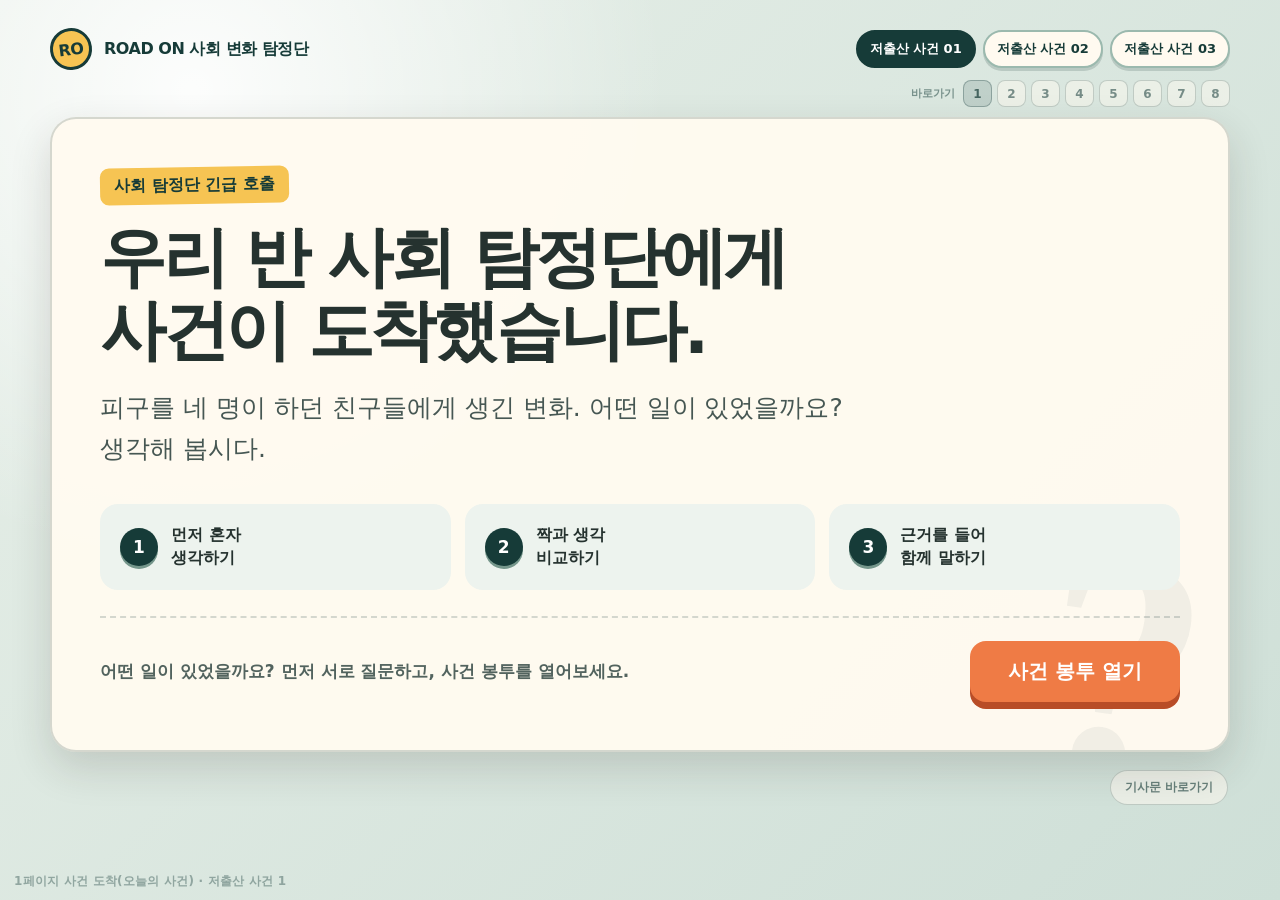
==== index.html @ 650583ce "하단 기사문 바로가기 추가" ====
<!doctype html>
<html lang="ko">
<head>
  <meta charset="utf-8">
  <meta name="viewport" content="width=device-width, initial-scale=1">
  <meta name="theme-color" content="#113d3a">
  <title>ROAD ON 사회 변화 탐정단</title>
  <link rel="manifest" href="./manifest.webmanifest">
  <style>
    :root{--ink:#163b38;--paper:#fffaf0;--cream:#f5ecd8;--orange:#ef7b45;--yellow:#f6c453;--mint:#7db9a7;--blue:#4d7ea8;--red:#c94c4c;--line:#d4c6a8;--shadow:0 16px 40px rgba(44,39,28,.16)}
    *{box-sizing:border-box}
    [hidden]{display:none!important}
    body{margin:0;font-family:"Pretendard","Noto Sans KR",system-ui,sans-serif;color:#25322f;background:#dce8e1;min-height:100vh;word-break:keep-all;overflow-wrap:normal}
    button,input,textarea{font:inherit;word-break:keep-all;overflow-wrap:normal}
    button{cursor:pointer}
    button:focus-visible,input:focus-visible,textarea:focus-visible,a:focus-visible{outline:4px solid #ffd166;outline-offset:3px}
    .app{min-height:100vh;background:radial-gradient(circle at 15% 10%,rgba(255,255,255,.9),transparent 35%),linear-gradient(135deg,#e7efe8,#cedfd7)}
    .screen{display:none;min-height:100vh;padding:28px 24px 72px}
    .screen.active{display:block}
    .shell{max-width:1180px;margin:auto}
    .topbar{display:flex;justify-content:space-between;align-items:center;gap:18px;margin-bottom:20px}
    .brand{display:flex;align-items:center;gap:12px;color:var(--ink);font-weight:900;letter-spacing:-.03em}
    .brand-mark{width:42px;height:42px;border:3px solid var(--ink);border-radius:50%;display:grid;place-items:center;background:var(--yellow);transform:rotate(-7deg)}
    .case-chip{background:var(--ink);color:white;border-radius:999px;padding:9px 14px;font-weight:800;font-size:14px}
    .card{background:rgba(255,250,240,.97);border:2px solid rgba(22,59,56,.18);border-radius:26px;box-shadow:var(--shadow);padding:clamp(22px,4vw,48px)}
    h1,h2,h3,p{margin-top:0}
    h1{font-size:clamp(40px,5.8vw,66px);line-height:1.1;letter-spacing:-.05em;margin-bottom:20px}
    h2{font-size:clamp(29px,4vw,46px);letter-spacing:-.045em;margin-bottom:12px;color:var(--ink)}
    h3{font-size:23px;color:var(--ink)}
    .lead{font-size:clamp(18px,2.4vw,25px);line-height:1.65;color:#465753}
    .primary,.secondary,.ghost{border:0;border-radius:16px;padding:15px 22px;font-weight:900;transition:.18s transform,.18s box-shadow,.18s opacity}
    .primary{background:var(--orange);color:white;box-shadow:0 7px 0 #b84d27}
    .secondary{background:var(--ink);color:white;box-shadow:0 7px 0 #092724}
    .ghost{background:#e7eee9;color:var(--ink);border:2px solid #aac1b8}
    .primary:hover,.secondary:hover{transform:translateY(-2px)}
    .primary:active,.secondary:active{transform:translateY(5px);box-shadow:0 2px 0 rgba(0,0,0,.35)}
    button:disabled{cursor:not-allowed;opacity:.42;transform:none!important;box-shadow:none!important}
    .actions{display:flex;flex-wrap:wrap;gap:14px;margin-top:24px}
    .page-label{position:fixed;left:14px;bottom:10px;font-size:12px;font-weight:800;letter-spacing:.02em;color:rgba(22,59,56,.38);pointer-events:none;z-index:30}
    .progress{height:9px;background:rgba(22,59,56,.12);border-radius:999px;overflow:hidden;margin-bottom:22px}
    .progress span{display:block;height:100%;background:linear-gradient(90deg,var(--orange),var(--yellow));width:12.5%;transition:width .35s}
    .intro-card{position:relative;overflow:hidden;min-height:570px;display:grid;align-items:center}
    .intro-card:after{content:"?";position:absolute;right:24px;bottom:-82px;font:900 330px/1 Georgia;color:rgba(22,59,56,.055);transform:rotate(8deg)}
    .kicker{display:inline-block;background:var(--yellow);color:var(--ink);font-weight:950;padding:8px 14px;border-radius:9px;transform:rotate(-1deg);margin-bottom:18px}
    .mission{width:100%;position:relative;z-index:1}
    .intro-copy{max-width:850px}
    .intro-copy .lead{max-width:790px;margin-bottom:0}
    .rule-strip{display:grid;grid-template-columns:repeat(3,1fr);gap:14px;margin-top:34px}
    .rule{background:#edf3ee;border:2px solid transparent;border-radius:18px;padding:17px 18px;display:flex;align-items:center;gap:13px;font-weight:900;line-height:1.42;min-height:86px}
    .rule-number{width:38px;height:38px;border-radius:50%;display:grid;place-items:center;flex:0 0 auto;background:var(--ink);color:white;font-size:17px;box-shadow:0 3px 0 #75968b}
    .intro-actions{margin-top:26px;padding-top:23px;border-top:2px dashed rgba(22,59,56,.18);display:flex;align-items:center;justify-content:space-between;gap:24px}
    .intro-cue{margin:0;color:#52635e;font-size:17px;font-weight:750}
    .intro-start{font-size:20px;padding:17px 30px;min-width:210px}
    .screen[data-page="2"]{padding:14px 18px 38px}
    .screen[data-page="2"] .topbar{margin-bottom:8px}
    .screen[data-page="2"] .progress{margin-bottom:10px}
    .screen[data-page="2"] .card{padding:16px}
    .clue-index{display:flex;align-items:flex-end;gap:5px;margin:0 0 -1px 12px;min-height:39px;position:relative;z-index:3}
    .clue-index-tab{min-width:128px;max-width:225px;height:39px;border:1px solid #9fb8af;border-bottom:0;border-radius:12px 12px 0 0;padding:7px 13px;background:#dce9e3;color:#49615a;font-size:13px;font-weight:900;white-space:nowrap;overflow:hidden;text-overflow:ellipsis;box-shadow:inset 0 -3px rgba(22,59,56,.06);transition:.18s}
    .clue-index-tab:nth-child(2){background:#f0e4b8}.clue-index-tab:nth-child(3){background:#e7d5dc}.clue-index-tab:nth-child(4){background:#cfe1ed}
    .clue-index-tab.completed{color:var(--ink);cursor:pointer}
    .clue-index-tab.current{height:44px;background:var(--paper);color:var(--ink);border:2px solid var(--yellow);border-bottom:0;box-shadow:none}
    .clue-index-tab:disabled{opacity:.55;cursor:not-allowed}
    .clue-index-tab.completed:hover,.clue-index-tab.completed:focus-visible{transform:translateY(-3px);filter:saturate(1.15)}
    .clue-layout{display:grid;grid-template-columns:minmax(520px,1.35fr) minmax(350px,.65fr);gap:14px;height:clamp(485px,calc(100dvh - 220px),645px);min-height:0}
    .clue-side{display:grid;grid-template-rows:auto 1fr;gap:12px;min-height:0}
    .clue-stage{height:100%;min-height:0;display:flex;flex-direction:column;justify-content:center;align-items:center;text-align:center;background:linear-gradient(145deg,#113d3a,#235e58);color:white;border-radius:20px;padding:22px;position:relative;overflow:hidden}
    .clue-stage:before{content:"";position:absolute;inset:20px;border:2px dashed rgba(255,255,255,.24);border-radius:18px}
    .clue-no{position:relative;font-size:clamp(28px,3.2vw,38px);font-weight:950;color:var(--ink);margin-bottom:10px}
    .clue-value{position:relative;font-size:clamp(90px,12vw,150px);line-height:1;font-weight:950;letter-spacing:-.065em;color:var(--ink)}
    .clue-hint{position:relative;font-size:clamp(18px,2vw,22px);line-height:1.45;color:#52635e;margin-top:14px}
    .observe-timer{position:relative;margin-top:24px;background:rgba(255,255,255,.14);border:2px solid rgba(255,255,255,.28);border-radius:999px;padding:10px 18px;font-weight:850;color:#fff}
    .observe-timer strong{display:inline-block;min-width:30px;color:var(--yellow);font-size:24px}
    .envelope{width:min(360px,78vw);aspect-ratio:1.55;border:0;background:#eacb8d;border-radius:10px;position:relative;filter:drop-shadow(0 18px 20px rgba(0,0,0,.25));transition:transform .7s;z-index:2;overflow:visible}
    .envelope:before{content:"";position:absolute;inset:0;background:linear-gradient(145deg,transparent 49.5%,#dcb976 50%) left/50% 100% no-repeat,linear-gradient(215deg,transparent 49.5%,#dcb976 50%) right/50% 100% no-repeat;border-radius:10px}
    .envelope-flap{position:absolute;left:0;right:0;top:0;height:58%;background:#f0d59e;clip-path:polygon(0 0,100% 0,50% 100%);transform-origin:top;transition:transform .75s;z-index:3}
    .envelope-seal{position:absolute;left:50%;top:48%;transform:translate(-50%,-50%);width:68px;height:68px;border-radius:50%;display:grid;place-items:center;background:#b94b3e;color:#fff4d7;border:4px double #efb06f;font:900 35px Georgia;z-index:4;transition:.4s}
    .envelope-caption{position:absolute;left:50%;bottom:-48px;transform:translateX(-50%);white-space:nowrap;color:#fff;font-weight:900;font-size:17px}
    .envelope.opened{transform:translateY(35px) scale(.88);pointer-events:none}
    .envelope.opened .envelope-flap{transform:rotateX(180deg);z-index:0}
    .envelope.opened .envelope-seal{opacity:0;transform:translate(-50%,-90%) scale(.45)}
    .clue-reveal{position:relative;z-index:5;animation:clueRise .65s both;width:min(680px,100%)}
    @keyframes clueRise{from{opacity:0;transform:translateY(35px) scale(.92)}to{opacity:1;transform:none}}
    .clue-paper-scene{position:relative;height:390px;width:100%;display:flex;justify-content:center;align-items:flex-start}
    .clue-paper{position:relative;width:min(560px,90%);min-height:275px;background:linear-gradient(135deg,#fffdf6,#f3e9ce);border:2px solid #c9ad75;border-radius:9px;padding:30px 34px 55px;box-shadow:0 12px 25px rgba(0,0,0,.24);z-index:2;animation:paperOut .8s both}
    .clue-value[data-length="long"]{font-size:clamp(52px,6.4vw,88px);line-height:1.12;letter-spacing:-.045em;word-break:keep-all;overflow-wrap:normal}
    .clue-value[data-length="medium"]{font-size:clamp(66px,8.5vw,112px);line-height:1.08;word-break:keep-all}
    .clue-paper:before{content:"";position:absolute;inset:10px;border:2px dashed rgba(84,67,37,.18);border-radius:4px;pointer-events:none}
    @keyframes paperOut{from{transform:translateY(95px);opacity:.25}to{transform:translateY(0);opacity:1}}
    .magnifier-mark{position:absolute;right:18px;top:16px;width:52px;height:52px;border:7px solid rgba(22,59,56,.18);border-radius:50%;z-index:3}
    .magnifier-mark:after{content:"";position:absolute;width:30px;height:7px;background:rgba(22,59,56,.18);right:-23px;bottom:-10px;transform:rotate(45deg);border-radius:8px}
    .open-envelope{position:absolute;left:50%;bottom:0;transform:translateX(-50%);width:min(440px,94%);height:170px;background:#d7af65;border-radius:10px;filter:drop-shadow(0 14px 14px rgba(0,0,0,.24));z-index:1}
    .open-envelope:before{content:"";position:absolute;left:0;right:0;top:-105px;height:125px;background:#efd398;clip-path:polygon(0 100%,50% 0,100% 100%);z-index:0}
    .open-envelope:after{content:"";position:absolute;inset:0;background:linear-gradient(150deg,transparent 49.5%,#e8c47f 50%) left/50% 100% no-repeat,linear-gradient(210deg,transparent 49.5%,#e8c47f 50%) right/50% 100% no-repeat;border-radius:10px;z-index:4}
    .open-envelope-label{position:absolute;left:50%;bottom:25px;transform:translateX(-50%);z-index:5;color:#70552d;font-weight:950;letter-spacing:.08em;white-space:nowrap}
    .clue-review{position:absolute;inset:22px;z-index:15;display:grid;place-items:center;background:rgba(8,39,36,.94);border:2px dashed rgba(255,255,255,.34);border-radius:18px;padding:22px}
    .clue-review-card{width:min(520px,92%);background:#fffdf6;color:var(--ink);border:3px solid var(--yellow);border-radius:18px;padding:28px;box-shadow:0 18px 45px rgba(0,0,0,.32)}
    .clue-review-card .review-order{font-size:21px;font-weight:900;color:#68766f}
    .clue-review-card .review-value{margin:8px 0;font-size:clamp(46px,7vw,82px);line-height:1.12;font-weight:950;letter-spacing:-.045em;word-break:keep-all}
    .clue-review-card .review-hint{margin:0 0 18px;font-size:17px;line-height:1.55;color:#52635e}
    .activity-panel{background:#edf4ef;border:3px solid #9bb9ae;border-radius:18px;padding:12px 16px;display:grid;grid-template-columns:auto 1fr auto;grid-template-areas:"icon title timer" "icon text timer";align-items:center;gap:3px 12px;text-align:left;min-height:112px}
    .activity-icon{grid-area:icon;font-size:38px;margin:0}
    .activity-panel h3{grid-area:title;margin:0;font-size:19px}
    .activity-panel p{grid-area:text;margin:0;font-size:14px;line-height:1.45}
    .activity-panel .countdown{grid-area:timer;margin:0}
    .activity-panel.discussion-active{border-color:var(--yellow);background:#fff8dc;animation:discussionPulse .75s ease-in-out 2}
    @keyframes discussionPulse{50%{transform:translateY(-2px);box-shadow:0 0 0 8px rgba(246,196,83,.22)}}
    .thinking-box{background:#f5ecd8;border-radius:18px;padding:14px 16px;min-width:0;min-height:0;overflow:auto}
    .prediction-head{display:grid;grid-template-columns:1fr auto;grid-template-areas:"title button" "text text";align-items:center;gap:5px 12px}
    .prediction-head h3{grid-area:title;margin:0}
    .prediction-head p{grid-area:text;margin:0}
    .prediction-head .help-button{grid-area:button;white-space:nowrap}
    .prediction-content.preview{opacity:.62;pointer-events:none}
    .first-prediction{margin:0 0 12px;padding:10px 12px;background:#fffdf7;border:2px solid #c9d8d1;border-radius:14px}
    .first-prediction label{display:block;font-size:14px;font-weight:950;color:var(--ink);margin-bottom:6px}
    .first-prediction input{width:100%;border:2px solid #9bb9ae;border-radius:10px;padding:10px 11px;background:white;font-size:15px}
    .help-button{border:2px solid #73998b;background:white;color:var(--ink);border-radius:999px;padding:11px 16px;font-weight:900}
    .word-choice-grid{display:flex;flex-wrap:wrap;gap:8px;margin:8px 0}
    .word-choice{border:2px solid #aac1b8;background:white;color:var(--ink);border-radius:999px;padding:9px 14px;font-size:16px;font-weight:950;box-shadow:0 3px 0 #c5d2cc}
    .word-choice.selected{background:var(--yellow);border-color:#b57a00;box-shadow:0 4px 0 #9f6d00}
    .hypothesis-board{margin-top:9px;background:#fffdf7;border:2px dashed #88a79b;border-radius:15px;padding:11px 12px}
    .hypothesis-board h3{font-size:18px;margin:0 0 8px}
    .combine-row{display:grid;grid-template-columns:minmax(0,1fr) 32px minmax(0,1fr);gap:8px;align-items:center;width:100%}
    .combine-card{min-width:0;max-width:100%;min-height:52px;border-radius:12px;display:grid;place-items:center;text-align:center;padding:8px 6px;font-size:clamp(16px,1.8vw,23px);line-height:1.2;font-weight:950;word-break:keep-all;overflow-wrap:normal}
    .combine-card.clue-token{background:var(--ink);color:white}
    .combine-card.drop-slot{background:#fff4c8;border:3px dashed #c7901d;color:#846b36;transition:.18s}
    .combine-card.drop-slot.filled{background:var(--yellow);border-style:solid;color:var(--ink)}
    .combine-card.drop-slot.dragover{transform:scale(1.03);background:#ffe9a0}
    .combine-plus{text-align:center;font-size:26px;font-weight:950;color:var(--orange)}
    .hypothesis-sentence{margin:9px 0 0;padding-top:8px;border-top:1px solid #d8caaa;font-size:15px;line-height:1.5;font-weight:800;color:var(--ink)}
    .clue-instruction{font-weight:900;color:var(--ink);background:#fff2bd;border-left:6px solid var(--yellow);padding:10px 15px;border-radius:10px;margin-bottom:10px;font-size:17px}
    .countdown{width:62px;height:62px;margin:0;border-radius:50%;display:grid;place-items:center;background:var(--ink);color:white;font-size:25px;font-weight:950;box-shadow:0 0 0 5px #dce9e3}
    .choice-grid{display:grid;gap:9px;margin:14px 0}
    .choice{border:2px solid #b9c9c2;background:white;color:var(--ink);border-radius:13px;padding:12px;text-align:left;font-weight:800}
    .choice.selected{background:#d8eee6;border-color:#267064}
    textarea{width:100%;min-height:96px;border:2px solid #b9c9c2;border-radius:14px;padding:13px;background:white;resize:vertical}
    .reason-line{margin-top:8px}
    .reason-actions{display:grid;grid-template-columns:minmax(0,1fr) minmax(0,1fr);gap:12px;align-items:center}
    .reason-actions button{width:100%;min-width:0;padding:10px 12px;border-radius:11px;line-height:1.3;word-break:keep-all}
    .discussion-action{background:var(--orange);box-shadow:0 5px 0 #a94320}
    .reason-line input{width:100%;border:2px solid #b9c9c2;border-radius:11px;padding:10px 11px;background:white;margin-top:8px}
    .reason-line .help-button{font-size:13px;white-space:nowrap}
    .micro{font-size:13px;color:#6c746f;line-height:1.5}
    .code-dialog-backdrop{position:fixed;inset:0;background:rgba(8,31,28,.7);display:grid;place-items:center;padding:20px;z-index:100}
    .code-dialog{width:min(470px,100%);background:var(--paper);border:5px solid var(--yellow);border-radius:25px;padding:28px;text-align:center;box-shadow:0 24px 70px rgba(0,0,0,.36)}
    .code-dialog h2{font-size:30px;margin-bottom:9px}
    .code-dialog input{width:100%;border:3px solid #9bb9ae;border-radius:14px;padding:14px;text-align:center;font-size:25px;font-weight:900;letter-spacing:.18em;margin:12px 0}
    .code-dialog-actions{display:flex;justify-content:center;gap:10px;margin-top:8px}
    .investigation-head{display:grid;grid-template-columns:auto 1fr;align-items:center;gap:24px;margin-bottom:16px;padding:4px 6px}
    .investigation-head h2,.investigation-head p{margin:0}
    .investigation-head .lead{font-size:clamp(16px,1.8vw,20px)}
    .article-layout{display:grid;grid-template-columns:minmax(0,1fr) minmax(230px,290px);gap:18px;align-items:start}
    .article{max-width:none;margin:0;background-color:#fffef9;background-image:radial-gradient(rgba(41,55,51,.055) .7px,transparent .7px);background-size:5px 5px;border:1px solid #c9c1b0;border-top:7px solid #172d29;padding:clamp(22px,3.2vw,42px);box-shadow:0 12px 30px rgba(50,40,25,.1);border-radius:2px}
    .newspaper-name{display:flex;justify-content:space-between;align-items:center;gap:16px;padding-bottom:8px;border-bottom:1px solid #273b37;color:#44524e;font-size:13px;font-weight:800;letter-spacing:.04em}
    .article h3{font-family:"Noto Serif KR","Malgun Gothic",Batang,serif;font-size:clamp(28px,3.4vw,42px);line-height:1.28;letter-spacing:-.045em;margin:20px 0 15px;color:#172d29;word-break:keep-all}
    .article-meta{border-top:3px double var(--ink);border-bottom:1px solid var(--line);padding:9px 0;margin-bottom:22px;font-size:14px;font-weight:800;color:#59635e}
    .article-body p{font-family:"Noto Serif KR",Batang,"Malgun Gothic",serif;font-size:18px;line-height:1.95;color:#202a27;margin:12px 0;word-break:keep-all;overflow-wrap:normal}
    .evidence-word{display:inline;border:0;border-bottom:1px dotted rgba(33,73,66,.48);background:transparent;color:inherit;border-radius:0;padding:0 2px;margin:0 1px;font:inherit;font-weight:inherit;white-space:nowrap;box-shadow:none;text-decoration:none;transition:background .16s,border-color .16s}
    .evidence-word:hover,.evidence-word:focus-visible{background:#fff2bd;border-bottom-color:#9b6b05;outline:2px solid rgba(246,196,83,.45);outline-offset:1px}
    .evidence-word.marked{background:linear-gradient(transparent 45%,rgba(246,196,83,.72) 45%);border-bottom-color:#9b6b05;font-weight:800;box-shadow:none}
    .evidence-word.marked:after{content:"✓";margin-left:4px;color:#8b341e;font-size:12px}
    .word-help{position:sticky;top:16px;background-color:#fff;background-image:radial-gradient(#d7d7d7 .7px,transparent .7px);background-size:5px 5px;border:0;border-top:5px solid #171717;border-radius:0;padding:10px 0 0;color:#202020}
    .word-help h3{margin:0;padding:0 10px 9px;border-bottom:2px solid #222;font-family:"Noto Serif KR",Batang,serif;font-size:22px}
    .word-help>p{margin:9px 10px 7px}
    .glossary-list{display:grid;gap:0}
    .glossary-button{width:100%;border:0;border-bottom:1px solid #c9c9c9;background:transparent;color:#202020;border-radius:0;padding:12px 10px;text-align:left;font-family:"Noto Serif KR",Batang,serif;font-size:16px;font-weight:800}
    .glossary-button:hover,.glossary-button[aria-expanded="true"]{background:rgba(246,196,83,.2)}
    .glossary-number{display:inline-block;min-width:24px;font-weight:950}
    .glossary-meaning{margin:0;padding:0 12px 12px 34px;border-bottom:1px solid #c9c9c9;background:rgba(255,255,255,.72);font-size:14px;line-height:1.6;color:#4b4b4b}
    .source-link{display:inline-block;color:#245f57;font-weight:850;text-underline-offset:3px}
    .evidence-tray{position:sticky;bottom:28px;max-width:none;margin:18px auto 0;background:var(--ink);color:white;border-radius:18px;padding:15px 18px;display:flex;align-items:center;justify-content:space-between;gap:14px;box-shadow:var(--shadow)}
    @media(min-width:781px){
      .clue-side:has(#predictionContent:not([hidden])){grid-template-rows:88px 1fr;gap:8px}
      .clue-side:has(#predictionContent:not([hidden])) .activity-panel{min-height:88px;padding:8px 12px;border-width:2px}
      .clue-side:has(#predictionContent:not([hidden])) .activity-icon{font-size:30px}
      .clue-side:has(#predictionContent:not([hidden])) .activity-panel h3{font-size:17px}
      .clue-side:has(#predictionContent:not([hidden])) .activity-panel p{font-size:12px}
      .clue-side:has(#predictionContent:not([hidden])) .thinking-box{padding:9px 12px;overflow:hidden}
      .clue-side:has(#predictionContent:not([hidden])) .first-prediction{margin-bottom:7px;padding:7px 9px}
      .clue-side:has(#predictionContent:not([hidden])) .first-prediction label{margin-bottom:3px;font-size:12px}
      .clue-side:has(#predictionContent:not([hidden])) .first-prediction input{padding:7px 9px;font-size:13px}
      .clue-side:has(#predictionContent:not([hidden])) .prediction-head{gap:8px}
      .clue-side:has(#predictionContent:not([hidden])) .prediction-head h3{font-size:19px}
      .clue-side:has(#predictionContent:not([hidden])) .prediction-head .micro{font-size:11px;line-height:1.3}
      .clue-side:has(#predictionContent:not([hidden])) .help-button{padding:7px 9px;font-size:12px}
      .clue-side:has(#predictionContent:not([hidden])) .prediction-content>p{margin:6px 0;font-size:13px}
      .clue-side:has(#predictionContent:not([hidden])) .word-choice-grid{gap:5px;margin:5px 0}
      .clue-side:has(#predictionContent:not([hidden])) .word-choice{padding:6px 10px;font-size:14px;box-shadow:0 2px 0 #c5d2cc}
      .clue-side:has(#predictionContent:not([hidden])) .hypothesis-board{margin-top:6px;padding:7px 9px}
      .clue-side:has(#predictionContent:not([hidden])) .hypothesis-board h3{font-size:15px;margin-bottom:5px}
      .clue-side:has(#predictionContent:not([hidden])) .combine-card{min-height:42px;font-size:17px}
      .clue-side:has(#predictionContent:not([hidden])) .hypothesis-sentence{margin-top:5px;padding-top:5px;font-size:12px;line-height:1.35}
      .clue-side:has(#predictionContent:not([hidden])) .reason-line{margin-top:5px}
      .clue-side:has(#predictionContent:not([hidden])) .reason-actions button{padding:7px 9px;font-size:12px}
      .clue-side:has(#predictionContent:not([hidden])) .prediction-content>.micro{margin:5px 0 0;font-size:11px;line-height:1.25}
    }
    .data-grid{display:grid;grid-template-columns:1fr 1fr;gap:22px}
    .data-card{background:#fff;border-radius:22px;padding:26px;border:2px solid #cad8d2}
    .big-stat{font-size:clamp(54px,8vw,92px);font-weight:950;color:var(--orange);letter-spacing:-.06em}
    .people{display:flex;flex-wrap:wrap;gap:8px;margin:22px 0}
    .person{width:42px;height:42px;border-radius:50% 50% 42% 42%;background:#d5ddd9;display:grid;place-items:center}
    .person.on{background:var(--mint)}
    .timebar{height:34px;background:#dce5e0;border-radius:999px;overflow:hidden;margin:28px 0 12px}
    .timebar span{display:block;width:60%;height:100%;background:repeating-linear-gradient(45deg,var(--orange),var(--orange) 12px,#f29a70 12px,#f29a70 24px)}
    .check-question{margin-top:22px;padding:20px;background:#f5ecd8;border-radius:18px}
    .video-layout{display:grid;grid-template-columns:minmax(0,1.4fr) minmax(280px,.6fr);gap:22px}
    .video-frame{aspect-ratio:16/9;background:#132522;border-radius:20px;display:grid;place-items:center;color:white;padding:25px;text-align:center;overflow:hidden}
    .video-frame iframe{width:100%;height:100%;border:0;background:white}
    .watch-list{background:#f5ecd8;border-radius:20px;padding:24px}
    .watch-item{display:flex;gap:10px;padding:13px 0;border-bottom:1px solid #d6c8a9;line-height:1.45}
    .watch-item input{width:22px;height:22px;flex:0 0 auto}
    .compare-grid{display:grid;grid-template-columns:1fr 1fr;gap:20px}
    .compare-column{border-radius:22px;padding:24px;min-height:360px}
    .compare-column.good{background:#dff0e8;border:3px solid #70a895}
    .compare-column.hard{background:#fff0e4;border:3px solid #e3966f}
    .compare-card{display:block;width:100%;border:2px solid transparent;border-radius:14px;background:white;padding:16px;margin:11px 0;text-align:left;font-weight:800;line-height:1.5}
    .compare-card.selected{border-color:var(--ink);box-shadow:0 0 0 3px rgba(22,59,56,.14)}
    .sentence{background:white;border:3px dashed #9bb4a9;border-radius:20px;padding:24px;font-size:clamp(20px,3vw,30px);line-height:1.9;font-weight:800}
    .word-options{display:flex;flex-wrap:wrap;gap:10px;margin:18px 0}
    .word-card{border:2px solid #a8beb4;background:#fff;border-radius:13px;padding:11px 14px;font-weight:800}
    .word-card.selected{background:var(--yellow);border-color:#b57a00}
    .report{max-width:820px;margin:auto;background:#fffaf0;border:12px solid var(--ink);outline:4px solid var(--yellow);padding:clamp(25px,5vw,52px);position:relative}
    .report:before{content:"사건 해결";position:absolute;right:24px;top:25px;border:4px double var(--red);color:var(--red);padding:8px;font-weight:950;transform:rotate(7deg)}
    .report-section{border-top:2px dashed #bfaf91;padding-top:18px;margin-top:20px}
    .report blockquote{margin:10px 0;background:#fff2b8;border-left:6px solid var(--yellow);padding:15px;line-height:1.6}
    .report input{width:100%;border:0;border-bottom:2px solid #768b82;background:transparent;padding:12px 4px;font-size:18px}
    .toast{position:fixed;left:50%;bottom:48px;transform:translate(-50%,20px);background:#152d29;color:white;padding:12px 18px;border-radius:999px;font-weight:800;opacity:0;pointer-events:none;transition:.2s;z-index:50}
    .toast.show{opacity:1;transform:translate(-50%,0)}
    .discussion-pop{position:fixed;inset:0;z-index:140;display:grid;place-items:center;padding:24px;background:rgba(10,37,34,.28);pointer-events:none;animation:popFade 2.2s both}
    .discussion-pop-card{width:min(520px,92vw);background:#fffdf4;border:6px solid var(--yellow);border-radius:26px;padding:30px;text-align:center;box-shadow:0 24px 70px rgba(0,0,0,.32)}
    .discussion-pop-icon{font-size:58px;line-height:1}
    .discussion-pop h2{margin:12px 0 8px;font-size:clamp(27px,4vw,38px);word-break:keep-all}
    .discussion-pop p{margin:0;font-size:18px;line-height:1.55;color:#42524d;word-break:keep-all}
    @keyframes popFade{0%{opacity:0}12%,78%{opacity:1}100%{opacity:0}}
    @media(prefers-reduced-motion:reduce){.activity-panel.discussion-active,.discussion-pop{animation:none}}
    @media(max-width:780px){.screen{padding:16px 12px 64px}.screen[data-page="2"]{padding:16px 12px 64px}.topbar{align-items:flex-start}.brand-text{font-size:14px}.card{border-radius:20px}.clue-index{overflow-x:auto;align-items:flex-end;margin-left:4px;padding-top:4px}.clue-index-tab{min-width:104px;padding-inline:9px}.rule-strip,.data-grid,.video-layout,.compare-grid,.clue-layout,.article-layout{grid-template-columns:1fr}.clue-layout{height:auto;max-height:none}.rule-strip{gap:10px;margin-top:24px}.rule{min-height:68px;padding:12px 14px}.intro-actions{align-items:stretch;flex-direction:column}.intro-start{width:100%}.clue-stage{height:auto;min-height:430px;padding-inline:16px}.clue-paper-scene{height:345px}.clue-paper{min-height:250px;padding-inline:18px}.clue-side{display:grid}.activity-panel{min-height:160px}.prediction-head{grid-template-columns:1fr auto}.prediction-head .micro{grid-column:1/-1;grid-row:2}.word-choice{font-size:17px;padding:12px 17px}.combine-row{grid-template-columns:minmax(0,1fr) 24px minmax(0,1fr);gap:5px}.combine-plus{font-size:22px}.investigation-head{grid-template-columns:1fr;gap:6px}.word-help{position:static}.evidence-tray{bottom:34px;align-items:flex-start;flex-direction:column}.compare-column{min-height:auto}.intro-card{min-height:calc(100vh - 110px)}}
    @media print{.topbar,.actions,.page-label,.progress,.toast{display:none!important}.screen{display:none!important}.screen[data-page="8"]{display:block!important;padding:0}.report{box-shadow:none;margin:0}}
  </style>
<link rel="stylesheet" href="./case-content.css?v=20260917-3">
</head>
<body>
<div class="app" id="app">
  <section class="screen active" data-page="1">
    <div class="shell">
      <div class="topbar"><div class="brand"><span class="brand-mark">RO</span><span class="brand-text">ROAD ON 사회 변화 탐정단</span></div><span class="case-chip">저출산 사건 01</span></div>
      <div class="card intro-card"><div class="mission"><div class="intro-copy"><span class="kicker">사회 탐정단 긴급 호출</span><h1>우리 반 사회 탐정단에게<br>사건이 도착했습니다.</h1><p class="lead">어떤 지역의 학교에서 학생들의 생활이 크게 달라졌습니다. 단서를 하나씩 살펴보고 변화의 원인과 결과를 찾아보세요.</p></div><div class="rule-strip"><div class="rule"><span class="rule-number">1</span><span>먼저 혼자<br>생각하기</span></div><div class="rule"><span class="rule-number">2</span><span>짝과 생각<br>비교하기</span></div><div class="rule"><span class="rule-number">3</span><span>근거를 들어<br>함께 말하기</span></div></div><div class="intro-actions"><p class="intro-cue">준비가 되면 오늘의 사건 봉투를 열어보세요.</p><button class="primary intro-start" data-next>사건 봉투 열기</button></div></div></div>
    </div>
  </section>

  <section class="screen" data-page="2">
    <div class="shell"><div class="topbar"><div class="brand"><span class="brand-mark">RO</span><span>ROAD ON 사회 변화 탐정단</span></div><span class="case-chip">저출산 사건 01</span></div><div class="progress"><span></span></div>
      <div class="card"><nav class="clue-index" id="clueIndex" aria-label="단서 인덱스"></nav><div class="clue-instruction" id="clueInstruction">첫 번째 단서 - 단서를 보고 어떤 내용의 기사일지 예상해보세요.</div>
        <div class="clue-layout"><div class="clue-stage"><button class="envelope" id="clueEnvelope" aria-label="첫 번째 단서 봉투 열기"><span class="envelope-flap"></span><span class="envelope-seal">?</span><span class="envelope-caption">봉투를 눌러 단서 열기</span></button><div class="clue-reveal" id="clueReveal" hidden><div class="clue-paper-scene"><div class="clue-paper"><span class="magnifier-mark" aria-hidden="true"></span><div class="clue-no" id="clueNo">첫 번째 단서</div><div class="clue-value" id="clueValue">3</div><div class="clue-hint" id="clueHint">이 숫자는 학교와 관계가 있습니다.</div></div><div class="open-envelope"><span class="open-envelope-label">ROAD ON · CLUE</span></div></div></div><div class="clue-review" id="clueReview" hidden><div class="clue-review-card"><div class="review-order" id="reviewOrder"></div><div class="review-value" id="reviewValue"></div><p class="review-hint" id="reviewHint"></p><button class="primary" id="closeClueReview">현재 단서로 돌아가기</button></div></div></div>
          <div class="clue-side"><aside class="activity-panel" id="activityPanel"><div class="activity-icon" id="activityIcon">✉️</div><h3 id="activityTitle">단서 봉투를 열어보세요</h3><p id="activityText">봉투를 누르면 첫 번째 단서가 나타납니다.</p><div class="countdown" id="activityCountdown" hidden><span id="activityCount">8</span></div></aside>
            <aside class="thinking-box" id="predictionArea"><div class="first-prediction" id="firstPredictionWrap" hidden><label for="predictionNote">나의 첫 예상</label><input id="predictionNote" type="text" placeholder="예: 학교의 반이 3반까지 있을 것 같습니다."></div><div class="prediction-head"><h3>예상카드</h3><p class="micro">혼자 먼저 생각하고, 어려우면 도움카드를 열어보세요.</p><button class="help-button" id="showPredictionHelp" disabled>예상카드 도움받기</button></div><div class="prediction-content preview" id="predictionContent" hidden><p><strong>이 기사는 무엇과 관계있을까요?</strong></p><div class="word-choice-grid" id="predictionChoices"></div><div class="hypothesis-board"><h3>추리 조합</h3><div class="combine-row"><div class="combine-card clue-token" id="clueToken">3</div><div class="combine-plus">＋</div><div class="combine-card drop-slot" id="predictionSlot">예상카드를 놓아보세요</div></div><p class="hypothesis-sentence" id="hypothesisSentence">단서와 예상카드를 연결하면 추리 문장이 완성됩니다.</p></div><div class="reason-line"><div class="reason-actions"><button class="primary discussion-action" id="pairDone" hidden disabled>친구와 이야기하기</button><button class="secondary" id="openNextClue" disabled>다음 단서 카드 열기</button><button class="primary" id="finishClues" hidden disabled>기사문 수사 시작</button></div></div><p class="micro">※ 카드를 누르거나 조합판으로 끌어놓을 수 있습니다.</p></div></aside></div>
        </div>
      </div>
    </div>
  </section>

  <section class="screen" data-page="3">
    <div class="shell"><div class="topbar"><div class="brand"><span class="brand-mark">RO</span><span>ROAD ON 사회 변화 탐정단</span></div><span class="case-chip">저출산 사건 01</span></div><div class="progress"><span></span></div>
      <div class="card"><div class="investigation-head"><h2>기사문 수사</h2><p class="lead">중요한 낱말을 눌러 증거로 수집하세요. 증거를 한 가지 이상 찾아야 다음 수사로 갈 수 있습니다.</p></div>
        <div class="article-layout"><article class="article"><div class="newspaper-name"><span>ROAD ON 어린이 사회 신문</span><span>사회 변화 · 학교</span></div><h3>세 학교 친구들이<br>한 학교에 모였어요</h3><div class="article-meta">EBS 뉴스12 │ 2025년 12월 26일 │ 진태희 기자</div><div class="article-body">
          <p>전북 부안군의 <button class="evidence-word" data-evidence="세 초등학교">세 초등학교</button>는 <button class="evidence-word" data-evidence="학생 수">학생 수</button>가 줄어들자 <button class="evidence-word" data-evidence="하나의 학교">하나의 학교</button>로 합쳐졌습니다. 새 학교에는 여러 학교에 흩어져 있던 학생들이 함께 다니게 되었습니다.</p>
          <p>학생 수가 늘어나면서 전에는 하기 어려웠던 <button class="evidence-word" data-evidence="단체 활동">단체 활동</button>도 가능해졌습니다. 친구들과 <button class="evidence-word" data-evidence="피구">피구</button>를 하고, 여러 의견을 나누며 <button class="evidence-word" data-evidence="토론">토론</button>할 수 있게 된 것입니다. 조사에 참여한 <button class="evidence-word" data-evidence="11명 중 10명">11명 중 10명</button>은 <button class="evidence-word" data-evidence="수업 활동">수업 활동</button>이 전보다 다양해졌다고 답했습니다.</p>
          <p>그러나 <button class="evidence-word" data-evidence="등굣길">등굣길</button>이 길어진 학생도 생겼습니다. <button class="evidence-word" data-evidence="통학버스">통학버스</button>가 운행되고 있지만, 통학 시간이 <button class="evidence-word" data-evidence="30분 이상">30분 이상</button> 늘어난 학생도 있었습니다. 학생 수의 변화는 학교의 수뿐만 아니라 수업 활동과 등굣길에도 영향을 줍니다.</p></div>
          <p class="micro">출처: <a class="source-link" href="https://primary.ebs.co.kr/book/edu/ebsnews/view?encodingSeq=60677389" target="_blank" rel="noopener">EBS 뉴스12, 「학교 합쳤더니 교실에 활력…체계적 지원은 과제」 원문 보기</a>를 어린이용으로 재구성함.</p>
        </article><aside class="word-help"><h3>기사 속 어려운 낱말</h3><p class="micro">낱말을 누르면 뜻을 확인할 수 있어요.</p><div class="glossary-list">
          <button class="glossary-button" aria-expanded="false" data-meaning="여러 학교를 하나의 학교로 합치는 것을 말해요."><span class="glossary-number">1</span>학교 통합</button>
          <button class="glossary-button" aria-expanded="false" data-meaning="여러 사람이 함께하는 활동이에요."><span class="glossary-number">2</span>단체 활동</button>
          <button class="glossary-button" aria-expanded="false" data-meaning="서로의 생각과 까닭을 주고받으며 이야기하는 활동이에요."><span class="glossary-number">3</span>토론</button>
          <button class="glossary-button" aria-expanded="false" data-meaning="집과 학교 사이를 오가는 길이에요."><span class="glossary-number">4</span>등굣길</button>
          <button class="glossary-button" aria-expanded="false" data-meaning="학생들이 학교에 오가도록 운행하는 버스예요."><span class="glossary-number">5</span>통학버스</button>
        </div></aside></div>
        <div class="evidence-tray"><span id="evidenceCount">수집한 증거 0개</span><button class="primary" id="toData" disabled>통계 자료 확인</button></div>
      </div>
    </div>
  </section>

  <section class="screen" data-page="4">
    <div class="shell"><div class="topbar"><div class="brand"><span class="brand-mark">RO</span><span>ROAD ON 사회 변화 탐정단</span></div><span class="case-chip">저출산 사건 01</span></div><div class="progress"><span></span></div>
      <div class="card"><h2>자료 수사: 숫자가 말하는 것</h2><p class="lead">같은 사건을 숫자로 살펴보면 어떤 사실을 더 정확하게 알 수 있을까요?</p>
        <div class="data-grid"><div class="data-card"><div class="big-stat">10 / 11</div><h3>학생 11명 중 10명</h3><p>학교가 합쳐진 뒤 수업 활동이 전보다 다양해졌다고 답했습니다.</p><div class="people"><span class="person on">●</span><span class="person on">●</span><span class="person on">●</span><span class="person on">●</span><span class="person on">●</span><span class="person on">●</span><span class="person on">●</span><span class="person on">●</span><span class="person on">●</span><span class="person on">●</span><span class="person">●</span></div></div>
          <div class="data-card"><div class="big-stat">+30분</div><h3>길어진 통학 시간</h3><p>통학버스가 있어도 등굣길이 30분 이상 길어진 학생이 있었습니다.</p><div class="timebar"><span></span></div><p class="micro">한 칸을 10분이라고 생각하면 약 세 칸만큼 더 길어진 셈입니다.</p></div></div>
        <div class="check-question"><h3>두 숫자를 함께 보면 알 수 있는 사실은?</h3><div class="choice-grid"><button class="choice data-answer">학교 통합에는 좋아진 점과 불편해진 점이 함께 있다.</button><button class="choice data-answer">모든 학생의 등굣길이 짧아졌다.</button><button class="choice data-answer">학교가 합쳐져도 수업 활동은 달라지지 않는다.</button></div></div>
        <div class="actions"><button class="primary" id="toVideo" disabled>현장 영상 확인</button></div>
      </div>
    </div>
  </section>

  <section class="screen" data-page="5">
    <div class="shell"><div class="topbar"><div class="brand"><span class="brand-mark">RO</span><span>ROAD ON 사회 변화 탐정단</span></div><span class="case-chip">저출산 사건 01</span></div><div class="progress"><span></span></div>
      <div class="card"><h2>현장 확인</h2><p class="lead">기사에서 읽은 모습을 실제 뉴스 영상에서 찾아보세요.</p>
        <div class="video-layout"><div class="video-frame"><div><div style="font-size:68px">▶</div><h3 style="color:white">EBS 뉴스 기사·영상</h3><p>공식 페이지에서 원본 영상을 확인합니다.</p><a class="primary" style="display:inline-block;text-decoration:none" href="https://primary.ebs.co.kr/book/edu/ebsnews/view?encodingSeq=60677389" target="_blank" rel="noopener">공식 영상 열기</a></div></div>
          <aside class="watch-list"><h3>영상에서 찾기</h3><label class="watch-item"><input type="checkbox" class="watch-check"> 여러 친구가 함께 활동하는 모습</label><label class="watch-item"><input type="checkbox" class="watch-check"> 피구나 토론처럼 다양해진 수업</label><label class="watch-item"><input type="checkbox" class="watch-check"> 통학버스 또는 길어진 등굣길</label><p class="micro">한 가지 이상 찾았다면 표시하세요.</p></aside></div>
        <div class="actions"><button class="primary" id="toCompare" disabled>비교 수사 시작</button></div>
      </div>
    </div>
  </section>

  <section class="screen" data-page="6">
    <div class="shell"><div class="topbar"><div class="brand"><span class="brand-mark">RO</span><span>ROAD ON 사회 변화 탐정단</span></div><span class="case-chip">저출산 사건 01</span></div><div class="progress"><span></span></div>
      <div class="card"><h2>비교 탐구</h2><p class="lead">학교가 합쳐진 뒤 좋아진 점과 불편해진 점을 각각 하나 이상 고르세요.</p>
        <div class="compare-grid"><section class="compare-column good"><h3>좋아진 점</h3><button class="compare-card" data-side="good">함께 활동할 친구가 많아졌습니다.</button><button class="compare-card" data-side="good">피구나 토론 같은 단체 활동이 다양해졌습니다.</button><button class="compare-card" data-side="good">여러 학교의 친구들이 서로 만날 수 있습니다.</button></section>
          <section class="compare-column hard"><h3>불편해진 점</h3><button class="compare-card" data-side="hard">일부 학생은 학교까지 가는 시간이 길어졌습니다.</button><button class="compare-card" data-side="hard">통학버스를 타야 하는 학생이 생겼습니다.</button><button class="compare-card" data-side="hard">집에서 가까웠던 학교에 계속 다니기 어려워졌습니다.</button></section></div>
        <div class="actions"><button class="primary" id="toSolve" disabled>사건 해결하기</button></div>
      </div>
    </div>
  </section>

  <section class="screen" data-page="7">
    <div class="shell"><div class="topbar"><div class="brand"><span class="brand-mark">RO</span><span>ROAD ON 사회 변화 탐정단</span></div><span class="case-chip">저출산 사건 01</span></div><div class="progress"><span></span></div>
      <div class="card"><h2>사건 해결</h2><p class="lead">낱말 카드를 골라 조사한 내용을 한 문장으로 완성하세요.</p>
        <div class="sentence" id="sentencePreview">[원인] 세 학교가 하나로 합쳐졌고, [좋아진 점] 하지만 [불편해진 점]</div>
        <h3 style="margin-top:24px">① 원인</h3><div class="word-options" data-slot="cause"><button class="word-card">학생 수가 줄어들면서</button><button class="word-card">학생 수가 늘어나면서</button><button class="word-card">운동장이 작아지면서</button></div>
        <h3>② 좋아진 점</h3><div class="word-options" data-slot="benefit"><button class="word-card">수업 활동이 다양해졌습니다.</button><button class="word-card">친구를 만날 수 없게 되었습니다.</button><button class="word-card">학교 수가 늘어났습니다.</button></div>
        <h3>③ 불편해진 점</h3><div class="word-options" data-slot="difficulty"><button class="word-card">일부 학생의 등굣길은 길어졌습니다.</button><button class="word-card">모든 학생의 등굣길은 짧아졌습니다.</button><button class="word-card">통학버스가 모두 사라졌습니다.</button></div>
        <div class="actions"><button class="primary" id="toReport" disabled>탐정 보고서 만들기</button></div>
      </div>
    </div>
  </section>

  <section class="screen" data-page="8">
    <div class="shell"><div class="topbar"><div class="brand"><span class="brand-mark">RO</span><span>ROAD ON 사회 변화 탐정단</span></div><span class="case-chip">저출산 사건 01</span></div><div class="progress"><span></span></div>
      <div class="report" id="reportCard"><span class="kicker">ROAD ON 사회 변화 탐정단</span><h2>탐정 보고서</h2><p><strong>사건:</strong> 세 학교 친구들이 한 학교에 모인 까닭</p><div class="report-section"><h3>내가 찾은 기사 증거</h3><blockquote id="reportEvidence">선택한 증거가 표시됩니다.</blockquote></div><div class="report-section"><h3>비교해서 발견한 점</h3><p id="reportCompare"></p></div><div class="report-section"><h3>사건 해결 문장</h3><p id="reportSentence" style="font-size:21px;line-height:1.65;font-weight:850"></p></div><div class="report-section"><h3>나의 한 줄 생각</h3><input id="finalThought" placeholder="이 사건을 조사하며 든 생각을 적어 보세요."></div><p class="micro" style="margin-top:24px">자료 출처: EBS 뉴스12, 2025. 12. 26. 어린이용 재구성 기사</p></div>
      <div class="actions" style="justify-content:center"><button class="primary" id="savePng">PNG 이미지로 저장</button><button class="ghost" id="restart">처음부터 다시 하기</button></div>
    </div>
  </section>
</div>
<div class="code-dialog-backdrop" id="codeModal" hidden><div class="code-dialog" role="dialog" aria-modal="true" aria-labelledby="codeDialogTitle"><div style="font-size:46px">🔐</div><h2 id="codeDialogTitle">수업 진행 코드</h2><p>오늘 탐구하는 대주제 코드를 입력하세요.</p><input id="teacherCode" inputmode="text" maxlength="10" autocomplete="off" placeholder="대주제"><div class="code-dialog-actions"><button class="ghost" id="cancelCode">돌아가기</button><button class="primary" id="confirmCode">확인</button></div></div></div>
<div class="page-label" id="pageLabel">1페이지 사건 도착(오늘의 사건) · 저출산 사건</div><div class="toast" id="toast"></div><dialog class="lesson-dialog talk-dialog" id="discussionPop" aria-labelledby="talkTitle"><div class="discussion-pop-icon">🗣️</div><h2 id="talkTitle">친구와 이야기할 시간입니다.</h2><p class="speech-frame" id="speechFrame"></p><p class="speech-frame">왜냐하면 ______이기 때문입니다.</p><div class="my-prediction"><strong>내가 적은 예상</strong><p id="discussionPrediction"></p></div><p>친구의 생각을 듣고 “왜 그렇게 생각했어?”라고 물어보세요.</p><button class="primary" id="closeDiscussion">이야기를 마쳤어요</button></dialog>
<script src="./cases.js"></script>
<script src="./case-content.js?v=20260917-3"></script>
<script>
const pageNames={1:'1페이지 사건 도착(오늘의 사건)',2:'2페이지 단서 추리(개별·짝 토의)',3:'3페이지 기사 수사(증거 표시)',4:'4페이지 자료 수사(통계·사진)',5:'5페이지 현장 확인(뉴스 영상)',6:'6페이지 비교 탐구(맞춤 비교판)',7:'7페이지 사건 해결(문장 완성)',8:'8페이지 탐정 보고서(이미지 저장)'};
const state={page:1,clue:0,prediction:'',predictions:[],optionOrders:[],completedClues:[],pairCompleted:false,evidence:[],dataAnswer:false,watch:[],good:'',hard:'',words:{cause:'',benefit:'',difficulty:''}};
const clues=lesson.clues;
const predictionOptions=clues.map(c=>c.options);
const clueOrders=['첫 번째','두 번째','세 번째','네 번째'];
let thinkingTimer=null;
const screens=[...document.querySelectorAll('.screen')];
const toast=document.getElementById('toast');
function notify(msg){toast.textContent=msg;toast.classList.add('show');setTimeout(()=>toast.classList.remove('show'),1700)}
function go(page){if(thinkingTimer){clearInterval(thinkingTimer);thinkingTimer=null}document.getElementById('codeModal').hidden=true;state.page=page;screens.forEach(s=>s.classList.toggle('active',Number(s.dataset.page)===page));updatePageNav(page);document.getElementById('pageLabel').textContent=pageNames[page]+` · 저출산 사건 ${caseIndex+1}`;document.querySelectorAll('.progress span').forEach(x=>x.style.width=(page/8*100)+'%');window.scrollTo({top:0,behavior:'smooth'});if(page===8){fillReport();markCaseComplete()}}
document.querySelectorAll('[data-next]').forEach(b=>b.onclick=()=>go(2));
function closeClueReview(){document.getElementById('clueReview').hidden=true}
function showClueReview(index){if(!state.completedClues[index])return;document.getElementById('reviewOrder').textContent=`${clueOrders[index]} 단서`;document.getElementById('reviewValue').textContent=clues[index].value;document.getElementById('reviewHint').textContent=clues[index].hint;document.getElementById('clueReview').hidden=false}
function renderClueIndex(){const index=document.getElementById('clueIndex');index.innerHTML='';clues.forEach((clue,i)=>{const tab=document.createElement('button'),completed=Boolean(state.completedClues[i]),current=i===state.clue;tab.className='clue-index-tab'+(completed?' completed':'')+(current?' current':'');tab.textContent=completed?`${clueOrders[i]} 단서 · ${clue.value}`:`${clueOrders[i]} 단서${current?'':' 🔒'}`;tab.disabled=!completed&&!current;if(current)tab.setAttribute('aria-current','step');tab.onclick=()=>{if(current)closeClueReview();else showClueReview(i)};index.appendChild(tab)})}
function renderClue(){const c=clues[state.clue],order=clueOrders[state.clue],value=document.getElementById('clueValue');state.prediction='';state.pairCompleted=false;closeClueReview();renderClueIndex();document.getElementById('clueInstruction').textContent='단서를 이어 무슨 일이 있었을지 생각해 봅시다.';document.getElementById('clueNo').textContent=`${order} 단서`;value.textContent=c.value;value.dataset.length=c.value.length>=7?'long':c.value.length>=5?'medium':'short';document.getElementById('clueHint').textContent=c.hint;document.getElementById('clueWordHelp').textContent=c.wordHelp||'';document.getElementById('clueToken').textContent=c.value;document.getElementById('clueEnvelope').setAttribute('aria-label',`${order} 단서 봉투 열기`);document.getElementById('clueEnvelope').classList.remove('opened');document.getElementById('clueReveal').hidden=true;document.getElementById('activityPanel').classList.remove('discussion-active');document.getElementById('discussionPop').hidden=true;document.getElementById('activityIcon').textContent='✉️';document.getElementById('activityTitle').textContent='단서 봉투를 열어보세요';document.getElementById('activityText').textContent='봉투를 누르면 새로운 단서가 나타납니다.';document.getElementById('activityCountdown').hidden=true;document.getElementById('pairDone').hidden=true;document.getElementById('pairDone').disabled=true;document.getElementById('pairDone').textContent='친구와 이야기하기';document.getElementById('predictionContent').hidden=true;document.getElementById('predictionContent').classList.add('preview');document.getElementById('firstPredictionWrap').hidden=true;document.getElementById('showPredictionHelp').disabled=true;document.getElementById('showPredictionHelp').textContent='예상카드 도움받기';document.getElementById('teacherCode').value='';document.getElementById('predictionNote').value='';document.getElementById('openNextClue').hidden=false;document.getElementById('openNextClue').disabled=true;document.getElementById('openNextClue').textContent=state.clue===clues.length-1?'단서 확인 완료':'다음 단서 카드 열기';document.getElementById('finishClues').hidden=true;document.getElementById('finishClues').disabled=true;renderPredictions();updateHypothesis()}
function selectPrediction(word){state.prediction=state.prediction===word?'':word;state.predictions[state.clue]=state.prediction;state.pairCompleted=false;document.getElementById('openNextClue').disabled=true;renderPredictions();updateHypothesis();prepareReasonStep()}
function currentPredictionOptions(){if(!state.optionOrders[state.clue]){const options=[...predictionOptions[state.clue]];for(let i=options.length-1;i>0;i--){const j=Math.floor(Math.random()*(i+1));[options[i],options[j]]=[options[j],options[i]]}state.optionOrders[state.clue]=options}return state.optionOrders[state.clue]}
function renderPredictions(){const box=document.getElementById('predictionChoices'),options=currentPredictionOptions();box.innerHTML='';options.forEach(t=>{const b=document.createElement('button');b.className='word-choice'+(state.prediction===t?' selected':'');b.textContent=t;b.draggable=true;b.setAttribute('aria-pressed',state.prediction===t?'true':'false');b.onclick=()=>selectPrediction(t);b.ondragstart=e=>{e.dataTransfer.setData('text/plain',t);e.dataTransfer.effectAllowed='move'};box.appendChild(b)})}
function updateHypothesis(){const slot=document.getElementById('predictionSlot'),sentence=document.getElementById('hypothesisSentence'),note=document.getElementById('predictionNote'),clue=clues[state.clue].value;note.placeholder='나는 …일 것 같습니다. 그 까닭은 …입니다.';if(state.prediction){slot.textContent=state.prediction;slot.classList.add('filled');sentence.textContent=`‘${clue}’와 ‘${state.prediction}’에는 어떤 관계가 있을까요? 나의 예상을 적어 보세요.`}else{slot.textContent='예상카드를 놓아보세요';slot.classList.remove('filled');sentence.textContent='단서와 예상카드를 연결하면 추리 문장이 완성됩니다.'}}
const predictionSlot=document.getElementById('predictionSlot');predictionSlot.ondragover=e=>{e.preventDefault();predictionSlot.classList.add('dragover')};predictionSlot.ondragleave=()=>predictionSlot.classList.remove('dragover');predictionSlot.ondrop=e=>{e.preventDefault();predictionSlot.classList.remove('dragover');const word=e.dataTransfer.getData('text/plain');if(predictionOptions[state.clue].includes(word))selectPrediction(word)};
function showPredictionCards(){if(thinkingTimer){clearInterval(thinkingTimer);thinkingTimer=null}const help=document.getElementById('showPredictionHelp');document.getElementById('predictionContent').hidden=false;document.getElementById('predictionContent').classList.remove('preview');document.getElementById('activityCountdown').hidden=true;document.getElementById('activityIcon').textContent='🧩';document.getElementById('activityTitle').textContent='예상카드를 골라 조합해보세요';document.getElementById('activityText').textContent='단서와 가장 관련 있다고 생각한 단어를 고르세요.';help.disabled=true;help.textContent='예상카드가 열렸어요'}
function finishSoloThinking(){clearInterval(thinkingTimer);thinkingTimer=null;const help=document.getElementById('showPredictionHelp');document.getElementById('activityCountdown').hidden=true;document.getElementById('activityIcon').textContent='🧩';document.getElementById('activityTitle').textContent='이제 예상카드를 열어보세요';document.getElementById('activityText').textContent='단서와 관련 있다고 생각한 단어를 골라 조합해보세요.';help.disabled=false}
function startThinking(){const help=document.getElementById('showPredictionHelp');document.getElementById('activityIcon').textContent='🔎';document.getElementById('activityTitle').textContent='혼자 생각할 시간입니다';document.getElementById('activityText').textContent='단서를 계속 보면서 아래에 나의 첫 예상을 적어보세요.';document.getElementById('activityCountdown').hidden=false;document.getElementById('pairDone').hidden=true;document.getElementById('firstPredictionWrap').hidden=false;let left=10;help.disabled=true;help.textContent='예상카드 도움받기';document.getElementById('activityCount').textContent=left;thinkingTimer=setInterval(()=>{left--;document.getElementById('activityCount').textContent=left;if(left<=5&&left>0)help.disabled=false;if(left<=0)finishSoloThinking()},1000)}
function startObservation(){let left=8;document.getElementById('activityIcon').textContent='👀';document.getElementById('activityTitle').textContent='단서를 자세히 살펴보세요';document.getElementById('activityText').textContent='아직 답을 고르지 말고 보이는 숫자와 낱말을 관찰하세요.';document.getElementById('activityCountdown').hidden=false;document.getElementById('activityCount').textContent=left;thinkingTimer=setInterval(()=>{left--;document.getElementById('activityCount').textContent=left;if(left<=0){clearInterval(thinkingTimer);thinkingTimer=null;startThinking()}},1000)}
document.getElementById('clueEnvelope').onclick=()=>{const envelope=document.getElementById('clueEnvelope');if(envelope.classList.contains('opened'))return;envelope.classList.add('opened');setTimeout(()=>{envelope.hidden=true;document.getElementById('clueReveal').hidden=false;startObservation()},650)};
function prepareReasonStep(){const pair=document.getElementById('pairDone');if(state.prediction){pair.hidden=false;pair.disabled=!document.getElementById('predictionNote').value.trim();document.getElementById('activityIcon').textContent='✏️';document.getElementById('activityTitle').textContent='나의 예상을 적어보세요';document.getElementById('activityText').textContent='문장 예시를 참고해 예상한 내용을 한 줄로 적으세요.'}else{pair.hidden=true;document.getElementById('activityIcon').textContent='🧩';document.getElementById('activityTitle').textContent='예상카드를 골라 조합해보세요';document.getElementById('activityText').textContent='단서와 가장 관련 있다고 생각한 단어를 고르세요.'}}
document.getElementById('showPredictionHelp').onclick=()=>{showPredictionCards();notify('예상카드를 열었습니다. 단서와 조합해보세요.')};
document.getElementById('predictionNote').oninput=()=>{state.pairCompleted=false;document.getElementById('openNextClue').disabled=true;document.getElementById('pairDone').textContent='친구와 이야기하기';document.getElementById('pairDone').disabled=!(state.prediction&&document.getElementById('predictionNote').value.trim())};
document.getElementById('pairDone').onclick=()=>{const panel=document.getElementById('activityPanel'),pop=document.getElementById('discussionPop'),pair=document.getElementById('pairDone');state.pairCompleted=false;document.getElementById('activityIcon').textContent='🗣️';document.getElementById('activityTitle').textContent='친구와 이야기할 시간입니다';document.getElementById('activityText').textContent='내가 만든 추리 문장과 나의 예상을 친구에게 설명해보세요.';pair.disabled=true;pair.textContent='친구와 이야기 중';document.getElementById('openNextClue').disabled=true;panel.classList.remove('discussion-active');void panel.offsetWidth;panel.classList.add('discussion-active');document.getElementById('speechFrame').textContent=`저는 ${clueOrders[state.clue]} 단서를 통해 ______라고 생각합니다.`;document.getElementById('discussionPrediction').textContent=document.getElementById('predictionNote').value;pop.hidden=false;pop.showModal();document.getElementById('closeDiscussion').focus();setTimeout(()=>panel.classList.remove('discussion-active'),1800)};
function finishDiscussion(){const pop=document.getElementById('discussionPop');pop.close();pop.hidden=true;state.pairCompleted=true;document.getElementById('pairDone').textContent='친구와 이야기했어요';document.getElementById('openNextClue').disabled=false;document.getElementById('openNextClue').focus()}
document.getElementById('closeDiscussion').onclick=finishDiscussion;
document.getElementById('discussionPop').addEventListener('cancel',e=>{e.preventDefault();finishDiscussion()});
document.getElementById('openNextClue').onclick=()=>{if(!state.pairCompleted){notify('먼저 나의 예상을 적고 친구와 이야기해 주세요.');return}const modal=document.getElementById('codeModal');document.getElementById('teacherCode').value='';modal.hidden=false;setTimeout(()=>document.getElementById('teacherCode').focus(),0)};
function closeCodeModal(){document.getElementById('codeModal').hidden=true}
function confirmTeacherCode(){if(document.getElementById('teacherCode').value.trim()!=='저출산'){notify('수업 진행 코드를 확인해 주세요.');document.getElementById('teacherCode').select();return}closeCodeModal();state.completedClues[state.clue]=true;if(state.clue<clues.length-1){state.clue++;document.getElementById('clueEnvelope').hidden=false;renderClue();window.scrollTo({top:0,behavior:'smooth'});notify('다음 단서 봉투가 도착했습니다!')}else{renderClueIndex();document.getElementById('openNextClue').hidden=true;document.getElementById('finishClues').hidden=false;document.getElementById('finishClues').disabled=false;notify('모든 단서를 확인했습니다.');askArticleStart()}}
document.getElementById('cancelCode').onclick=closeCodeModal;
document.getElementById('confirmCode').onclick=confirmTeacherCode;
document.getElementById('closeClueReview').onclick=closeClueReview;
document.getElementById('teacherCode').onkeydown=e=>{if(e.key==='Enter')confirmTeacherCode();if(e.key==='Escape')closeCodeModal()};
document.getElementById('finishClues').onclick=()=>go(3);
document.querySelectorAll('[data-evidence]').forEach(b=>b.onclick=()=>{b.classList.toggle('marked');b.setAttribute('aria-pressed',String(b.classList.contains('marked')));state.evidence=[...document.querySelectorAll('[data-evidence].marked')].map(x=>x.dataset.evidence);document.getElementById('evidenceCount').textContent=`수집한 증거 ${state.evidence.length}개`;document.getElementById('toData').disabled=state.evidence.length===0});
document.querySelectorAll('.glossary-button').forEach(b=>b.onclick=()=>{const open=b.getAttribute('aria-expanded')==='true';document.querySelectorAll('.glossary-button').forEach(x=>{x.setAttribute('aria-expanded','false');const meaning=x.nextElementSibling;if(meaning?.classList.contains('glossary-meaning'))meaning.remove()});if(!open){b.setAttribute('aria-expanded','true');const meaning=document.createElement('p');meaning.className='glossary-meaning';meaning.textContent=b.dataset.meaning;b.after(meaning)}});
document.getElementById('toData').onclick=()=>go(4);
document.querySelectorAll('.data-answer').forEach((b,i)=>b.onclick=()=>{document.querySelectorAll('.data-answer').forEach(x=>x.classList.remove('selected'));b.classList.add('selected');state.dataAnswer=i===0;document.getElementById('toVideo').disabled=!state.dataAnswer;notify(i===0?'두 자료를 잘 연결했어요!':'숫자가 알려주는 내용을 다시 살펴보세요.')});
document.getElementById('toVideo').onclick=()=>go(5);
document.querySelectorAll('.watch-check').forEach(c=>c.onchange=()=>{state.watch=[...document.querySelectorAll('.watch-check:checked')].map(x=>x.parentElement.textContent.trim());document.getElementById('toCompare').disabled=state.watch.length===0});
document.getElementById('toCompare').onclick=()=>go(6);
document.querySelectorAll('.compare-card').forEach(b=>b.onclick=()=>{const side=b.dataset.side;document.querySelectorAll(`.compare-card[data-side="${side}"]`).forEach(x=>x.classList.remove('selected'));b.classList.add('selected');state[side]=b.textContent.trim();document.getElementById('toSolve').disabled=!(state.good&&state.hard)});
document.getElementById('toSolve').onclick=()=>go(7);
document.querySelectorAll('.word-options').forEach(group=>group.querySelectorAll('.word-card').forEach(b=>b.onclick=()=>{group.querySelectorAll('.word-card').forEach(x=>x.classList.remove('selected'));b.classList.add('selected');state.words[group.dataset.slot]=b.textContent.trim();updateSentence()}));
function finalSentence(){const w=state.words;return `${w.cause||'[학생 수의 변화]'} ${w.benefit||'[어려움]'} ${w.difficulty||'[학교생활의 변화]'}`}
function updateSentence(){document.getElementById('sentencePreview').textContent=finalSentence();document.getElementById('toReport').disabled=!Object.values(state.words).every(Boolean)}
document.getElementById('toReport').onclick=()=>go(8);
function fillReport(){document.getElementById('reportEvidence').textContent=state.evidence.join(' · ')||'선택한 증거가 없습니다.';document.getElementById('reportCompare').textContent=`${comparisonLabels[0]}: ${state.good} / ${comparisonLabels[1]}: ${state.hard}`;document.getElementById('reportSentence').textContent=finalSentence()}
function wrap(ctx,text,x,y,maxWidth,lineHeight){const words=[...text];let line='';const lines=[];for(const ch of words){const test=line+ch;if(ctx.measureText(test).width>maxWidth&&line){lines.push(line);line=ch}else line=test}if(line)lines.push(line);lines.forEach((l,i)=>ctx.fillText(l,x,y+i*lineHeight));return y+lines.length*lineHeight}
document.getElementById('savePng').onclick=()=>{const canvas=document.createElement('canvas');canvas.width=1200;canvas.height=1600;const c=canvas.getContext('2d');c.fillStyle='#fffaf0';c.fillRect(0,0,1200,1600);c.fillStyle='#163b38';c.fillRect(0,0,1200,175);c.fillStyle='#f6c453';c.font='900 34px sans-serif';c.fillText('ROAD ON 사회 변화 탐정단',70,72);c.fillStyle='white';c.font='900 54px sans-serif';c.fillText('탐정 보고서',70,140);c.fillStyle='#c94c4c';c.font='900 29px sans-serif';c.fillText('사건 해결',920,90);let y=245;c.fillStyle='#163b38';c.font='900 34px sans-serif';c.fillText('사건',70,y);y+=55;c.fillStyle='#293733';c.font='700 28px sans-serif';y=wrap(c,lesson.articleTitle,70,y,1060,43)+45;c.strokeStyle='#c9b996';c.setLineDash([10,8]);c.beginPath();c.moveTo(70,y);c.lineTo(1130,y);c.stroke();y+=65;c.fillStyle='#163b38';c.font='900 34px sans-serif';c.fillText('내가 찾은 기사 증거',70,y);y+=55;c.fillStyle='#293733';c.font='600 27px sans-serif';y=wrap(c,state.evidence.join(' · ')||'선택한 증거가 없습니다.',70,y,1060,42)+50;c.fillStyle='#163b38';c.font='900 34px sans-serif';c.fillText('비교해서 발견한 점',70,y);y+=55;c.fillStyle='#293733';c.font='600 27px sans-serif';y=wrap(c,`${comparisonLabels[0]}: ${state.good}`,70,y,1060,42)+18;y=wrap(c,`${comparisonLabels[1]}: ${state.hard}`,70,y,1060,42)+50;c.fillStyle='#163b38';c.font='900 34px sans-serif';c.fillText('사건 해결 문장',70,y);y+=55;c.fillStyle='#293733';c.font='700 29px sans-serif';y=wrap(c,finalSentence(),70,y,1060,45)+50;c.fillStyle='#163b38';c.font='900 34px sans-serif';c.fillText('나의 한 줄 생각',70,y);y+=55;c.fillStyle='#293733';c.font='600 27px sans-serif';wrap(c,document.getElementById('finalThought').value.trim()||'아직 입력하지 않았습니다.',70,y,1060,42);c.fillStyle='#68756f';c.font='500 21px sans-serif';c.fillText('자료 출처: '+lesson.meta,70,1530);const a=document.createElement('a');a.download=`ROAD-ON_저출산_사건${caseIndex+1}_탐정보고서.png`;a.href=canvas.toDataURL('image/png');a.click();notify('탐정 보고서를 이미지로 저장했습니다.')};
document.getElementById('restart').onclick=()=>{if(confirm('처음부터 다시 탐구할까요?'))location.reload()};
renderClue();
updateSentence();
</script>
</body>
</html>
---- case-content.css ----
/* Content additions only. Original screen, envelope and activity styling stays in index.html. */
.case-settings{font-size:13px;padding:9px 12px;white-space:nowrap}
.case-nav{display:flex;flex-wrap:wrap;justify-content:flex-end;gap:7px}
.case-nav-button{border:2px solid #9bb9ae;border-radius:999px;background:#fffaf0;color:var(--ink);padding:8px 12px;font-size:13px;font-weight:900;white-space:nowrap;box-shadow:0 3px 0 #b9c9c2}
.case-nav-button:hover{transform:translateY(-1px)}
.case-nav-button.current,.case-nav-button.current:disabled{background:var(--ink);border-color:var(--ink);color:#fff;opacity:1;box-shadow:none;cursor:default}
.page-jump-nav{display:flex;align-items:center;justify-content:flex-end;gap:5px;margin:-10px 0 10px;color:rgba(22,59,56,.5)}
.page-jump-label{margin-right:3px;font-size:11px;font-weight:800}
.page-jump-button{width:29px;height:27px;border:1px solid rgba(22,59,56,.2);border-radius:8px;padding:0;background:rgba(255,250,240,.48);color:rgba(22,59,56,.55);font-size:12px;font-weight:850;box-shadow:none}
.page-jump-button:hover{background:rgba(246,196,83,.32);color:var(--ink);border-color:rgba(181,122,0,.42)}
.page-jump-button.current,.page-jump-button.current:disabled{background:rgba(22,59,56,.13);border-color:rgba(22,59,56,.3);color:rgba(22,59,56,.72);opacity:1;cursor:default}
.article-shortcut{display:flex;justify-content:flex-end;margin:18px 2px 0}
.article-shortcut-button{border:1px solid rgba(22,59,56,.2);border-radius:999px;background:rgba(255,250,240,.55);color:rgba(22,59,56,.62);padding:8px 14px;font-size:12px;font-weight:850;box-shadow:none}
.article-shortcut-button:hover{background:rgba(246,196,83,.3);border-color:rgba(181,122,0,.4);color:var(--ink)}
.article-shortcut-button:disabled{opacity:.52;cursor:default}
.page-unlock-dialog input{width:100%;border:2px solid #aac1b8;border-radius:13px;padding:13px;text-align:center;font-size:22px;font-weight:850;letter-spacing:.04em}
.code-error{min-height:24px;color:#a33030;font-weight:800}
#caseSelector,.case-connection{width:min(620px,calc(100% - 32px));max-height:85vh;overflow:auto;border:4px solid var(--yellow);border-radius:24px;background:var(--paper);color:var(--ink);padding:26px}
#caseSelector::backdrop,.case-connection::backdrop{background:#092724b8}
#caseSelector h2,.case-connection h2{font-size:30px}
#caseSelector p,.case-connection p{line-height:1.65}
#caseCode{width:100%;padding:12px;font-size:24px;border:2px solid #aac1b8;border-radius:12px}
#caseChoices a{display:block;text-decoration:none;font-size:16px}
#caseCodeError{color:#a33030}
.field-links{display:flex;flex-wrap:wrap;justify-content:center;gap:12px;margin:14px 0}
.field-links a{display:inline-block;background:#edf3ee;color:var(--ink);border-radius:12px;padding:10px 14px;text-decoration:none;font-size:16px}
.video-frame{min-width:0}.video-frame>div{width:100%}.data-card .big-stat{font-size:clamp(40px,6vw,72px)}
@media(min-width:781px) and (max-width:1100px){.clue-layout{grid-template-columns:minmax(0,1.2fr) minmax(0,1fr)}.clue-paper{padding-inline:18px}.clue-value[data-length="long"]{font-size:clamp(48px,6vw,70px)}}
@media(max-width:780px){.topbar{flex-wrap:wrap}.case-settings{margin-left:auto}.case-nav{width:100%;justify-content:flex-start}.case-nav-button{flex:1 1 auto;padding:8px 7px;font-size:12px}.page-jump-nav{justify-content:center;overflow-x:auto;margin:-2px 0 9px}.page-jump-label{display:none}.page-jump-button{flex:0 0 29px}.article-shortcut{justify-content:center}}

/* Agreed learning-focus changes; preserve the eight original page layouts. */
.evidence-word{border-bottom:2px solid #428473;padding-bottom:1px}
.evidence-word:hover,.evidence-word:focus-visible{border-bottom-color:#275a4d;background:#fff2bd}
.evidence-word.marked{border-bottom:2px solid #9b6b05}
.clue-word-help{position:relative;margin:10px 0 0;font-size:13px;line-height:1.45;color:#586960}
.clue-word-help:empty{display:none}
.article-location{margin:18px 10px 0;border-top:2px solid #a8bcb2;padding-top:12px}
.article-location h3{font-size:19px;border:0;padding:0 0 8px}
.article-location img{display:block;width:100%;height:auto;max-height:230px;object-fit:contain;border-radius:12px;background:#eff5f2}
.article-location .micro{margin:10px 0}.school-links{display:grid;gap:8px}
.school-links a{padding:10px;background:#e6eee7;border-radius:8px;line-height:1.4;font-size:14px}
.map-credit{display:block;font-size:10px;line-height:1.4;color:#68766d;margin:8px 0}
.screen[data-page="3"] .word-help{position:static}
.lesson-dialog{width:min(660px,calc(100% - 32px));max-height:90vh;overflow:auto;border:4px solid var(--yellow);border-radius:24px;background:var(--paper);color:var(--ink);padding:28px;box-shadow:var(--shadow)}
.lesson-dialog:not([open]){display:none}.lesson-dialog::backdrop{background:#092724b8}
.lesson-dialog h2{font-size:clamp(23px,3vw,30px);line-height:1.4}.lesson-dialog p{line-height:1.65}
.speech-frame{font-size:21px;font-weight:850;background:#fff1bb;padding:12px 16px;border-radius:12px;margin:10px 0}
.my-prediction{padding:14px;border:2px dashed #93b0a2;border-radius:12px;margin:18px 0}.my-prediction p{margin:6px 0 0;overflow-wrap:anywhere}
.talk-dialog .discussion-pop-icon{font-size:42px}.lesson-dialog .actions{align-items:stretch}
.lesson-dialog .actions button{line-height:1.5;flex:1 1 220px}
.report-section blockquote{overflow-wrap:anywhere}
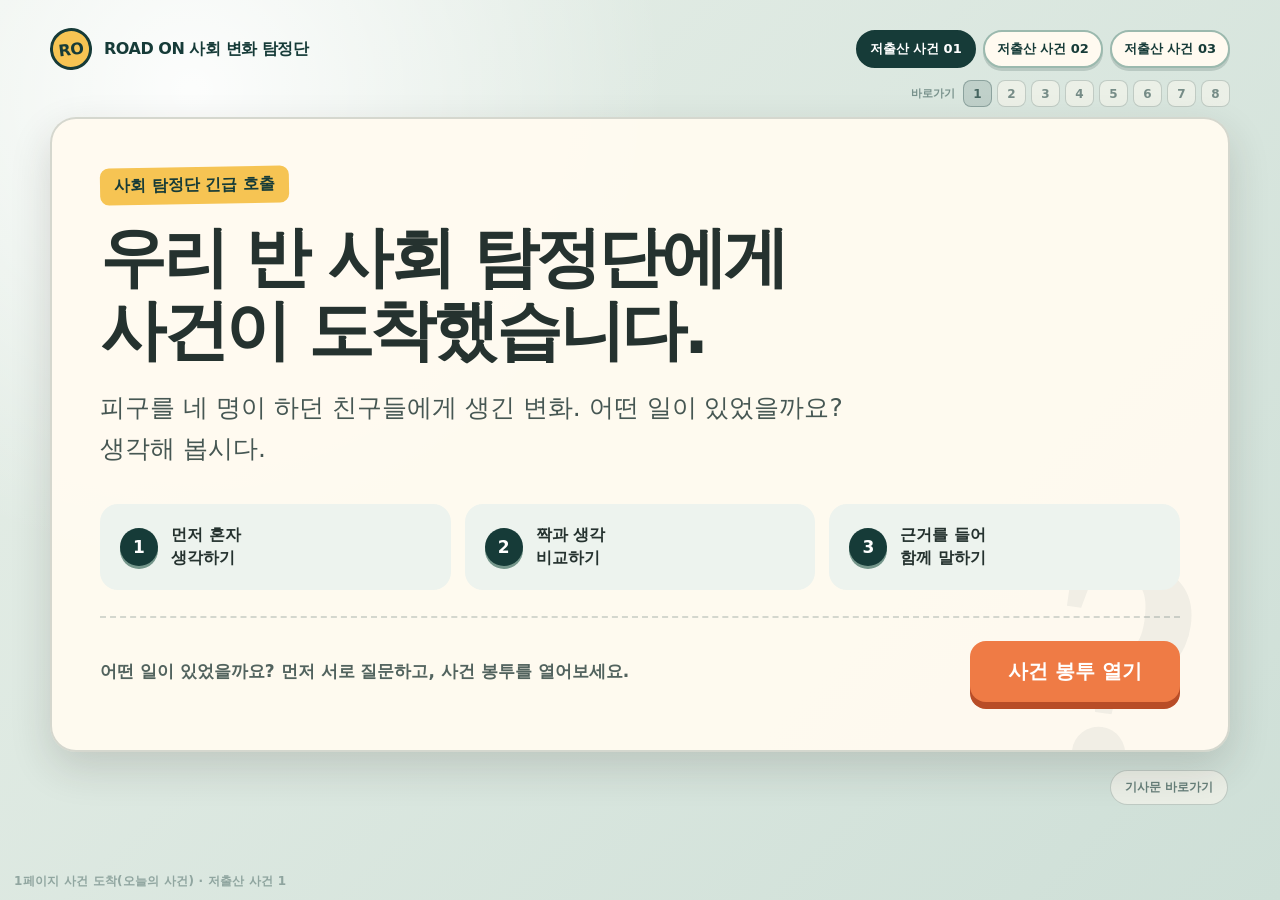
==== commit 21eafed1: "사건 2 문구와 단서 이동 흐름 개선" ====
--- a/index.html
+++ b/index.html
@@ -330,7 +330,7 @@
 </div>
 <div class="code-dialog-backdrop" id="codeModal" hidden><div class="code-dialog" role="dialog" aria-modal="true" aria-labelledby="codeDialogTitle"><div style="font-size:46px">🔐</div><h2 id="codeDialogTitle">수업 진행 코드</h2><p>오늘 탐구하는 대주제 코드를 입력하세요.</p><input id="teacherCode" inputmode="text" maxlength="10" autocomplete="off" placeholder="대주제"><div class="code-dialog-actions"><button class="ghost" id="cancelCode">돌아가기</button><button class="primary" id="confirmCode">확인</button></div></div></div>
 <div class="page-label" id="pageLabel">1페이지 사건 도착(오늘의 사건) · 저출산 사건</div><div class="toast" id="toast"></div><dialog class="lesson-dialog talk-dialog" id="discussionPop" aria-labelledby="talkTitle"><div class="discussion-pop-icon">🗣️</div><h2 id="talkTitle">친구와 이야기할 시간입니다.</h2><p class="speech-frame" id="speechFrame"></p><p class="speech-frame">왜냐하면 ______이기 때문입니다.</p><div class="my-prediction"><strong>내가 적은 예상</strong><p id="discussionPrediction"></p></div><p>친구의 생각을 듣고 “왜 그렇게 생각했어?”라고 물어보세요.</p><button class="primary" id="closeDiscussion">이야기를 마쳤어요</button></dialog>
-<script src="./cases.js"></script>
+<script src="./cases.js?v=20260917-4"></script>
 <script src="./case-content.js?v=20260917-3"></script>
 <script>
 const pageNames={1:'1페이지 사건 도착(오늘의 사건)',2:'2페이지 단서 추리(개별·짝 토의)',3:'3페이지 기사 수사(증거 표시)',4:'4페이지 자료 수사(통계·사진)',5:'5페이지 현장 확인(뉴스 영상)',6:'6페이지 비교 탐구(맞춤 비교판)',7:'7페이지 사건 해결(문장 완성)',8:'8페이지 탐정 보고서(이미지 저장)'};
@@ -365,9 +365,10 @@
 function finishDiscussion(){const pop=document.getElementById('discussionPop');pop.close();pop.hidden=true;state.pairCompleted=true;document.getElementById('pairDone').textContent='친구와 이야기했어요';document.getElementById('openNextClue').disabled=false;document.getElementById('openNextClue').focus()}
 document.getElementById('closeDiscussion').onclick=finishDiscussion;
 document.getElementById('discussionPop').addEventListener('cancel',e=>{e.preventDefault();finishDiscussion()});
-document.getElementById('openNextClue').onclick=()=>{if(!state.pairCompleted){notify('먼저 나의 예상을 적고 친구와 이야기해 주세요.');return}const modal=document.getElementById('codeModal');document.getElementById('teacherCode').value='';modal.hidden=false;setTimeout(()=>document.getElementById('teacherCode').focus(),0)};
-function closeCodeModal(){document.getElementById('codeModal').hidden=true}
-function confirmTeacherCode(){if(document.getElementById('teacherCode').value.trim()!=='저출산'){notify('수업 진행 코드를 확인해 주세요.');document.getElementById('teacherCode').select();return}closeCodeModal();state.completedClues[state.clue]=true;if(state.clue<clues.length-1){state.clue++;document.getElementById('clueEnvelope').hidden=false;renderClue();window.scrollTo({top:0,behavior:'smooth'});notify('다음 단서 봉투가 도착했습니다!')}else{renderClueIndex();document.getElementById('openNextClue').hidden=true;document.getElementById('finishClues').hidden=false;document.getElementById('finishClues').disabled=false;notify('모든 단서를 확인했습니다.');askArticleStart()}}
+document.getElementById('openNextClue').onclick=()=>{if(!state.pairCompleted){notify('먼저 나의 예상을 적고 친구와 이야기해 주세요.');return}advanceClue()};
+function closeCodeModal(){document.getElementById('codeModal').hidden=true}
+function advanceClue(){closeCodeModal();state.completedClues[state.clue]=true;if(state.clue<clues.length-1){state.clue++;document.getElementById('clueEnvelope').hidden=false;renderClue();window.scrollTo({top:0,behavior:'smooth'});notify('다음 단서 봉투가 도착했습니다!')}else{renderClueIndex();document.getElementById('openNextClue').hidden=true;document.getElementById('finishClues').hidden=false;document.getElementById('finishClues').disabled=false;notify('모든 단서를 확인했습니다.');askArticleStart()}}
+function confirmTeacherCode(){if(document.getElementById('teacherCode').value.trim()!=='저출산'){notify('수업 진행 코드를 확인해 주세요.');document.getElementById('teacherCode').select();return}advanceClue()}
 document.getElementById('cancelCode').onclick=closeCodeModal;
 document.getElementById('confirmCode').onclick=confirmTeacherCode;
 document.getElementById('closeClueReview').onclick=closeClueReview;
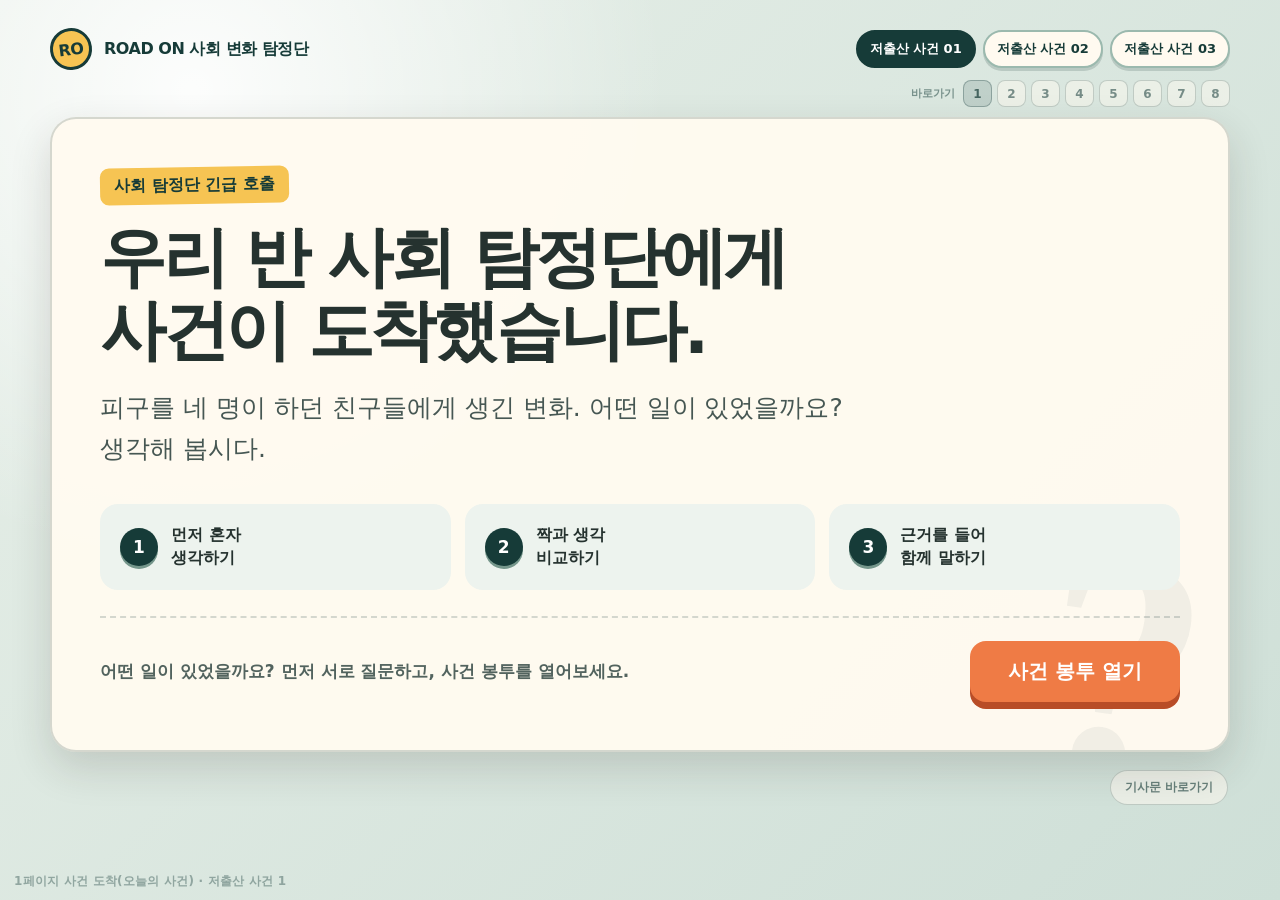
==== commit b17a2125: "사건 2 세 번째 단서 도시 선택으로 변경" ====
--- a/index.html
+++ b/index.html
@@ -236,7 +236,7 @@
     @media(max-width:780px){.screen{padding:16px 12px 64px}.screen[data-page="2"]{padding:16px 12px 64px}.topbar{align-items:flex-start}.brand-text{font-size:14px}.card{border-radius:20px}.clue-index{overflow-x:auto;align-items:flex-end;margin-left:4px;padding-top:4px}.clue-index-tab{min-width:104px;padding-inline:9px}.rule-strip,.data-grid,.video-layout,.compare-grid,.clue-layout,.article-layout{grid-template-columns:1fr}.clue-layout{height:auto;max-height:none}.rule-strip{gap:10px;margin-top:24px}.rule{min-height:68px;padding:12px 14px}.intro-actions{align-items:stretch;flex-direction:column}.intro-start{width:100%}.clue-stage{height:auto;min-height:430px;padding-inline:16px}.clue-paper-scene{height:345px}.clue-paper{min-height:250px;padding-inline:18px}.clue-side{display:grid}.activity-panel{min-height:160px}.prediction-head{grid-template-columns:1fr auto}.prediction-head .micro{grid-column:1/-1;grid-row:2}.word-choice{font-size:17px;padding:12px 17px}.combine-row{grid-template-columns:minmax(0,1fr) 24px minmax(0,1fr);gap:5px}.combine-plus{font-size:22px}.investigation-head{grid-template-columns:1fr;gap:6px}.word-help{position:static}.evidence-tray{bottom:34px;align-items:flex-start;flex-direction:column}.compare-column{min-height:auto}.intro-card{min-height:calc(100vh - 110px)}}
     @media print{.topbar,.actions,.page-label,.progress,.toast{display:none!important}.screen{display:none!important}.screen[data-page="8"]{display:block!important;padding:0}.report{box-shadow:none;margin:0}}
   </style>
-<link rel="stylesheet" href="./case-content.css?v=20260917-3">
+<link rel="stylesheet" href="./case-content.css?v=20260917-3">
 </head>
 <body>
 <div class="app" id="app">
@@ -328,10 +328,10 @@
     </div>
   </section>
 </div>
-<div class="code-dialog-backdrop" id="codeModal" hidden><div class="code-dialog" role="dialog" aria-modal="true" aria-labelledby="codeDialogTitle"><div style="font-size:46px">🔐</div><h2 id="codeDialogTitle">수업 진행 코드</h2><p>오늘 탐구하는 대주제 코드를 입력하세요.</p><input id="teacherCode" inputmode="text" maxlength="10" autocomplete="off" placeholder="대주제"><div class="code-dialog-actions"><button class="ghost" id="cancelCode">돌아가기</button><button class="primary" id="confirmCode">확인</button></div></div></div>
+<div class="code-dialog-backdrop" id="codeModal" hidden><div class="code-dialog" role="dialog" aria-modal="true" aria-labelledby="codeDialogTitle"><div style="font-size:46px">🔐</div><h2 id="codeDialogTitle">수업 진행 코드</h2><p>오늘 탐구하는 대주제 코드를 입력하세요.</p><input id="teacherCode" inputmode="text" maxlength="10" autocomplete="off" placeholder="대주제"><div class="code-dialog-actions"><button class="ghost" id="cancelCode">돌아가기</button><button class="primary" id="confirmCode">확인</button></div></div></div>
 <div class="page-label" id="pageLabel">1페이지 사건 도착(오늘의 사건) · 저출산 사건</div><div class="toast" id="toast"></div><dialog class="lesson-dialog talk-dialog" id="discussionPop" aria-labelledby="talkTitle"><div class="discussion-pop-icon">🗣️</div><h2 id="talkTitle">친구와 이야기할 시간입니다.</h2><p class="speech-frame" id="speechFrame"></p><p class="speech-frame">왜냐하면 ______이기 때문입니다.</p><div class="my-prediction"><strong>내가 적은 예상</strong><p id="discussionPrediction"></p></div><p>친구의 생각을 듣고 “왜 그렇게 생각했어?”라고 물어보세요.</p><button class="primary" id="closeDiscussion">이야기를 마쳤어요</button></dialog>
-<script src="./cases.js?v=20260917-4"></script>
-<script src="./case-content.js?v=20260917-3"></script>
+<script src="./cases.js?v=20260917-5"></script>
+<script src="./case-content.js?v=20260917-3"></script>
 <script>
 const pageNames={1:'1페이지 사건 도착(오늘의 사건)',2:'2페이지 단서 추리(개별·짝 토의)',3:'3페이지 기사 수사(증거 표시)',4:'4페이지 자료 수사(통계·사진)',5:'5페이지 현장 확인(뉴스 영상)',6:'6페이지 비교 탐구(맞춤 비교판)',7:'7페이지 사건 해결(문장 완성)',8:'8페이지 탐정 보고서(이미지 저장)'};
 const state={page:1,clue:0,prediction:'',predictions:[],optionOrders:[],completedClues:[],pairCompleted:false,evidence:[],dataAnswer:false,watch:[],good:'',hard:'',words:{cause:'',benefit:'',difficulty:''}};
@@ -342,7 +342,7 @@
 const screens=[...document.querySelectorAll('.screen')];
 const toast=document.getElementById('toast');
 function notify(msg){toast.textContent=msg;toast.classList.add('show');setTimeout(()=>toast.classList.remove('show'),1700)}
-function go(page){if(thinkingTimer){clearInterval(thinkingTimer);thinkingTimer=null}document.getElementById('codeModal').hidden=true;state.page=page;screens.forEach(s=>s.classList.toggle('active',Number(s.dataset.page)===page));updatePageNav(page);document.getElementById('pageLabel').textContent=pageNames[page]+` · 저출산 사건 ${caseIndex+1}`;document.querySelectorAll('.progress span').forEach(x=>x.style.width=(page/8*100)+'%');window.scrollTo({top:0,behavior:'smooth'});if(page===8){fillReport();markCaseComplete()}}
+function go(page){if(thinkingTimer){clearInterval(thinkingTimer);thinkingTimer=null}document.getElementById('codeModal').hidden=true;state.page=page;screens.forEach(s=>s.classList.toggle('active',Number(s.dataset.page)===page));updatePageNav(page);document.getElementById('pageLabel').textContent=pageNames[page]+` · 저출산 사건 ${caseIndex+1}`;document.querySelectorAll('.progress span').forEach(x=>x.style.width=(page/8*100)+'%');window.scrollTo({top:0,behavior:'smooth'});if(page===8){fillReport();markCaseComplete()}}
 document.querySelectorAll('[data-next]').forEach(b=>b.onclick=()=>go(2));
 function closeClueReview(){document.getElementById('clueReview').hidden=true}
 function showClueReview(index){if(!state.completedClues[index])return;document.getElementById('reviewOrder').textContent=`${clueOrders[index]} 단서`;document.getElementById('reviewValue').textContent=clues[index].value;document.getElementById('reviewHint').textContent=clues[index].hint;document.getElementById('clueReview').hidden=false}
@@ -361,14 +361,14 @@
 function prepareReasonStep(){const pair=document.getElementById('pairDone');if(state.prediction){pair.hidden=false;pair.disabled=!document.getElementById('predictionNote').value.trim();document.getElementById('activityIcon').textContent='✏️';document.getElementById('activityTitle').textContent='나의 예상을 적어보세요';document.getElementById('activityText').textContent='문장 예시를 참고해 예상한 내용을 한 줄로 적으세요.'}else{pair.hidden=true;document.getElementById('activityIcon').textContent='🧩';document.getElementById('activityTitle').textContent='예상카드를 골라 조합해보세요';document.getElementById('activityText').textContent='단서와 가장 관련 있다고 생각한 단어를 고르세요.'}}
 document.getElementById('showPredictionHelp').onclick=()=>{showPredictionCards();notify('예상카드를 열었습니다. 단서와 조합해보세요.')};
 document.getElementById('predictionNote').oninput=()=>{state.pairCompleted=false;document.getElementById('openNextClue').disabled=true;document.getElementById('pairDone').textContent='친구와 이야기하기';document.getElementById('pairDone').disabled=!(state.prediction&&document.getElementById('predictionNote').value.trim())};
-document.getElementById('pairDone').onclick=()=>{const panel=document.getElementById('activityPanel'),pop=document.getElementById('discussionPop'),pair=document.getElementById('pairDone');state.pairCompleted=false;document.getElementById('activityIcon').textContent='🗣️';document.getElementById('activityTitle').textContent='친구와 이야기할 시간입니다';document.getElementById('activityText').textContent='내가 만든 추리 문장과 나의 예상을 친구에게 설명해보세요.';pair.disabled=true;pair.textContent='친구와 이야기 중';document.getElementById('openNextClue').disabled=true;panel.classList.remove('discussion-active');void panel.offsetWidth;panel.classList.add('discussion-active');document.getElementById('speechFrame').textContent=`저는 ${clueOrders[state.clue]} 단서를 통해 ______라고 생각합니다.`;document.getElementById('discussionPrediction').textContent=document.getElementById('predictionNote').value;pop.hidden=false;pop.showModal();document.getElementById('closeDiscussion').focus();setTimeout(()=>panel.classList.remove('discussion-active'),1800)};
+document.getElementById('pairDone').onclick=()=>{const panel=document.getElementById('activityPanel'),pop=document.getElementById('discussionPop'),pair=document.getElementById('pairDone');state.pairCompleted=false;document.getElementById('activityIcon').textContent='🗣️';document.getElementById('activityTitle').textContent='친구와 이야기할 시간입니다';document.getElementById('activityText').textContent='내가 만든 추리 문장과 나의 예상을 친구에게 설명해보세요.';pair.disabled=true;pair.textContent='친구와 이야기 중';document.getElementById('openNextClue').disabled=true;panel.classList.remove('discussion-active');void panel.offsetWidth;panel.classList.add('discussion-active');document.getElementById('speechFrame').textContent=`저는 ${clueOrders[state.clue]} 단서를 통해 ______라고 생각합니다.`;document.getElementById('discussionPrediction').textContent=document.getElementById('predictionNote').value;pop.hidden=false;pop.showModal();document.getElementById('closeDiscussion').focus();setTimeout(()=>panel.classList.remove('discussion-active'),1800)};
 function finishDiscussion(){const pop=document.getElementById('discussionPop');pop.close();pop.hidden=true;state.pairCompleted=true;document.getElementById('pairDone').textContent='친구와 이야기했어요';document.getElementById('openNextClue').disabled=false;document.getElementById('openNextClue').focus()}
 document.getElementById('closeDiscussion').onclick=finishDiscussion;
 document.getElementById('discussionPop').addEventListener('cancel',e=>{e.preventDefault();finishDiscussion()});
-document.getElementById('openNextClue').onclick=()=>{if(!state.pairCompleted){notify('먼저 나의 예상을 적고 친구와 이야기해 주세요.');return}advanceClue()};
-function closeCodeModal(){document.getElementById('codeModal').hidden=true}
-function advanceClue(){closeCodeModal();state.completedClues[state.clue]=true;if(state.clue<clues.length-1){state.clue++;document.getElementById('clueEnvelope').hidden=false;renderClue();window.scrollTo({top:0,behavior:'smooth'});notify('다음 단서 봉투가 도착했습니다!')}else{renderClueIndex();document.getElementById('openNextClue').hidden=true;document.getElementById('finishClues').hidden=false;document.getElementById('finishClues').disabled=false;notify('모든 단서를 확인했습니다.');askArticleStart()}}
-function confirmTeacherCode(){if(document.getElementById('teacherCode').value.trim()!=='저출산'){notify('수업 진행 코드를 확인해 주세요.');document.getElementById('teacherCode').select();return}advanceClue()}
+document.getElementById('openNextClue').onclick=()=>{if(!state.pairCompleted){notify('먼저 나의 예상을 적고 친구와 이야기해 주세요.');return}advanceClue()};
+function closeCodeModal(){document.getElementById('codeModal').hidden=true}
+function advanceClue(){closeCodeModal();state.completedClues[state.clue]=true;if(state.clue<clues.length-1){state.clue++;document.getElementById('clueEnvelope').hidden=false;renderClue();window.scrollTo({top:0,behavior:'smooth'});notify('다음 단서 봉투가 도착했습니다!')}else{renderClueIndex();document.getElementById('openNextClue').hidden=true;document.getElementById('finishClues').hidden=false;document.getElementById('finishClues').disabled=false;notify('모든 단서를 확인했습니다.');askArticleStart()}}
+function confirmTeacherCode(){if(document.getElementById('teacherCode').value.trim()!=='저출산'){notify('수업 진행 코드를 확인해 주세요.');document.getElementById('teacherCode').select();return}advanceClue()}
 document.getElementById('cancelCode').onclick=closeCodeModal;
 document.getElementById('confirmCode').onclick=confirmTeacherCode;
 document.getElementById('closeClueReview').onclick=closeClueReview;
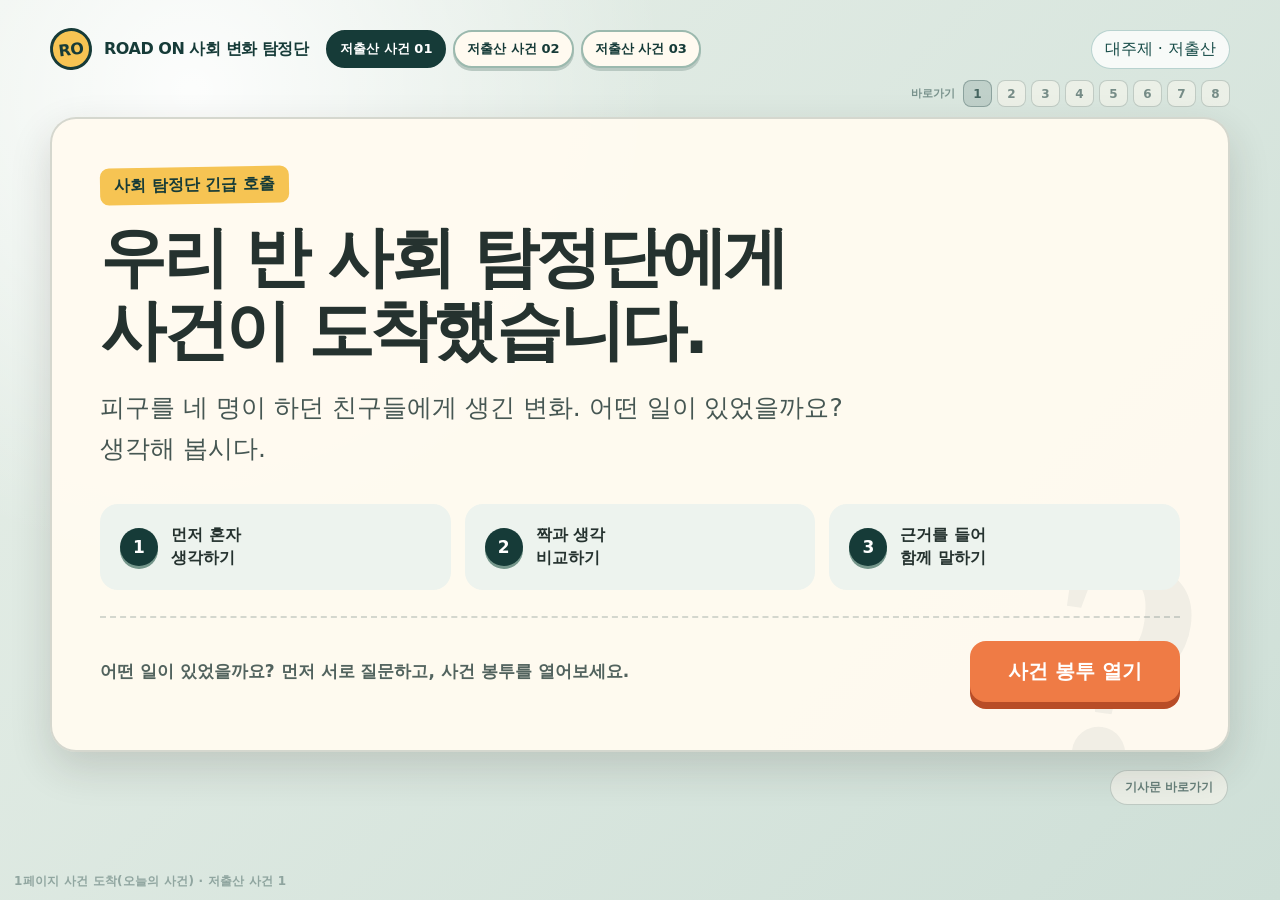
==== commit a90bbe9a: "저출산과 고령화 대주제 선택 통합" ====
--- a/index.html
+++ b/index.html
@@ -237,6 +237,7 @@
     @media print{.topbar,.actions,.page-label,.progress,.toast{display:none!important}.screen{display:none!important}.screen[data-page="8"]{display:block!important;padding:0}.report{box-shadow:none;margin:0}}
   </style>
 <link rel="stylesheet" href="./case-content.css?v=20260917-3">
+  <link rel="stylesheet" href="./theme-switcher.css?v=1">
 </head>
 <body>
 <div class="app" id="app">
@@ -394,5 +395,8 @@
 renderClue();
 updateSentence();
 </script>
+<script src="./theme-switcher.js?v=1"></script>
 </body>
 </html>
+
+
--- a/theme-switcher.css
+++ b/theme-switcher.css
@@ -0,0 +1 @@
+.theme-selector-button{margin-left:auto;border:1px solid rgba(22,107,101,.28);border-radius:999px;padding:8px 13px;background:rgba(255,255,255,.78);color:#174c48;font:800 14px/1.2 inherit;cursor:pointer}.theme-selector-dialog{width:min(680px,calc(100% - 32px));border:0;border-radius:24px;padding:28px;background:#fffaf0;color:#173f3c;box-shadow:0 24px 70px rgba(16,56,52,.28)}.theme-selector-dialog::backdrop{background:rgba(10,40,37,.55)}.theme-selector-dialog h2{margin-top:0}.theme-choice-grid{display:grid;grid-template-columns:repeat(2,minmax(0,1fr));gap:14px;margin:22px 0}.theme-choice{min-height:112px;border-radius:18px;padding:20px;display:flex;flex-direction:column;justify-content:center;gap:8px;text-decoration:none;color:#173f3c;border:2px solid transparent}.theme-choice strong{font-size:25px}.theme-choice span{font-size:15px}.theme-choice.lowbirth{background:#fff0bd;border-color:#edbd47}.theme-choice.aging{background:#dff1eb;border-color:#4b9d8e}.theme-choice.coming{background:#f0eee8;color:#8a8d88}.close-theme-selector{width:100%}@media(max-width:650px){.theme-choice-grid{grid-template-columns:1fr}.theme-selector-button{padding:7px 10px;font-size:12px}.topbar{flex-wrap:wrap}}
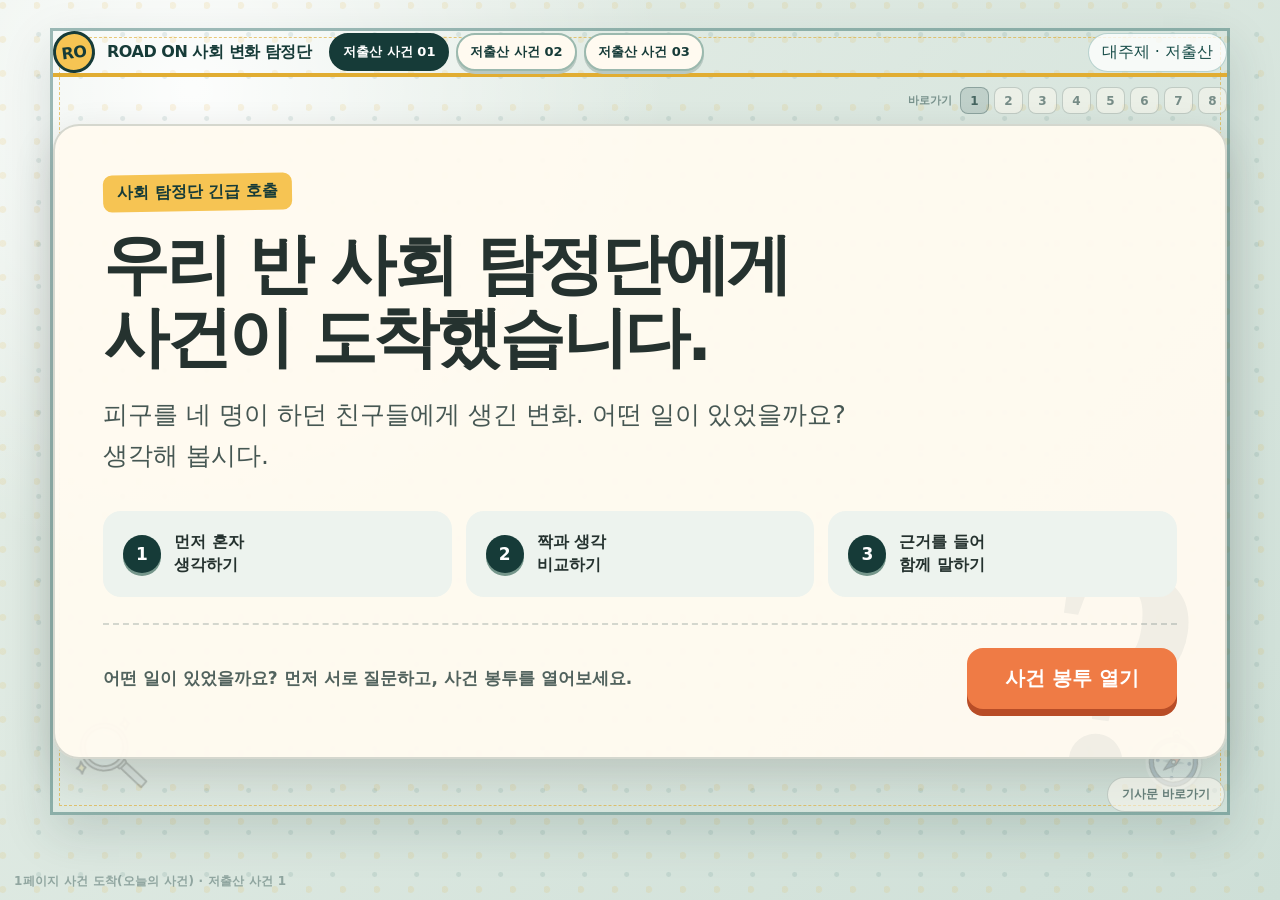
==== commit e82789dd: "탐정 수사 테두리와 주제별 색상 적용" ====
--- a/index.html
+++ b/index.html
@@ -237,7 +237,7 @@
     @media print{.topbar,.actions,.page-label,.progress,.toast{display:none!important}.screen{display:none!important}.screen[data-page="8"]{display:block!important;padding:0}.report{box-shadow:none;margin:0}}
   </style>
 <link rel="stylesheet" href="./case-content.css?v=20260917-3">
-  <link rel="stylesheet" href="./theme-switcher.css?v=1">
+  <link rel="stylesheet" href="./theme-switcher.css?v=2">
 </head>
 <body>
 <div class="app" id="app">
@@ -395,8 +395,9 @@
 renderClue();
 updateSentence();
 </script>
-<script src="./theme-switcher.js?v=1"></script>
+<script src="./theme-switcher.js?v=2"></script>
 </body>
 </html>
 
 
+
--- a/theme-switcher.css
+++ b/theme-switcher.css
@@ -1 +1,23 @@
 .theme-selector-button{margin-left:auto;border:1px solid rgba(22,107,101,.28);border-radius:999px;padding:8px 13px;background:rgba(255,255,255,.78);color:#174c48;font:800 14px/1.2 inherit;cursor:pointer}.theme-selector-dialog{width:min(680px,calc(100% - 32px));border:0;border-radius:24px;padding:28px;background:#fffaf0;color:#173f3c;box-shadow:0 24px 70px rgba(16,56,52,.28)}.theme-selector-dialog::backdrop{background:rgba(10,40,37,.55)}.theme-selector-dialog h2{margin-top:0}.theme-choice-grid{display:grid;grid-template-columns:repeat(2,minmax(0,1fr));gap:14px;margin:22px 0}.theme-choice{min-height:112px;border-radius:18px;padding:20px;display:flex;flex-direction:column;justify-content:center;gap:8px;text-decoration:none;color:#173f3c;border:2px solid transparent}.theme-choice strong{font-size:25px}.theme-choice span{font-size:15px}.theme-choice.lowbirth{background:#fff0bd;border-color:#edbd47}.theme-choice.aging{background:#dff1eb;border-color:#4b9d8e}.theme-choice.coming{background:#f0eee8;color:#8a8d88}.close-theme-selector{width:100%}@media(max-width:650px){.theme-choice-grid{grid-template-columns:1fr}.theme-selector-button{padding:7px 10px;font-size:12px}.topbar{flex-wrap:wrap}}
+
+/* ROAD ON detective frame */
+:root{--detective-accent:#e1ad32;--detective-line:#1b5d58;--detective-paper:#fffaf0}
+.theme-aging{--detective-accent:#e78255;--detective-line:#384f80;--detective-paper:#fbf8f1}
+.screen{background-image:radial-gradient(circle at 8% 16%,color-mix(in srgb,var(--detective-accent) 13%,transparent) 0 3px,transparent 4px),radial-gradient(circle at 92% 82%,color-mix(in srgb,var(--detective-line) 10%,transparent) 0 2px,transparent 3px);background-size:34px 34px,42px 42px}
+.shell{position:relative;border:3px solid color-mix(in srgb,var(--detective-line) 42%,transparent);outline:1px dashed color-mix(in srgb,var(--detective-accent) 65%,transparent);outline-offset:-10px;box-shadow:0 18px 45px rgba(24,56,52,.15)}
+.shell::before,.shell::after{content:"";position:absolute;z-index:1;pointer-events:none;background:center/contain no-repeat;opacity:.2}
+.shell::before{width:76px;height:76px;left:18px;bottom:18px;background-image:url("./assets/detective-magnifier.png");transform:rotate(-8deg)}
+.shell::after{width:66px;height:66px;right:20px;bottom:20px;background-image:url("./assets/detective-compass.png");transform:rotate(7deg)}
+.shell>.article-shortcut,.shell>.topbar,.shell>.page-jump-nav,.shell>.progress,.shell>.card,.shell>.article-layout,.shell>.report{position:relative;z-index:2}
+.topbar{border-bottom:4px solid var(--detective-accent)}
+.theme-aging .brand-mark{background:#384f80;color:#fff}
+.theme-aging .progress span{background:#e78255}
+.theme-aging .primary{background:#384f80}
+.theme-aging .case-nav-button.current{border-color:#e78255;background:#f9e6dc}
+.theme-aging .page-jump-button.current{background:#384f80;color:#fff}
+.theme-aging .evidence-word{color:#273d70;text-decoration-color:#e78255}
+.screen[data-page="3"] .article-layout::before,.screen[data-page="5"] .card::before,.screen[data-page="7"] .card::before{content:"";float:right;width:54px;height:54px;margin:0 0 10px 14px;background:center/contain no-repeat;opacity:.72}
+.screen[data-page="3"] .article-layout::before{background-image:url("./assets/evidence-document.png")}
+.screen[data-page="5"] .card::before{background-image:url("./assets/evidence-map.png")}
+.screen[data-page="7"] .card::before{background-image:url("./assets/idea-bulb.png")}
+@media(max-width:700px){.shell::before,.shell::after{width:44px;height:44px;opacity:.13}.shell{outline-offset:-6px}.screen[data-page="3"] .article-layout::before,.screen[data-page="5"] .card::before,.screen[data-page="7"] .card::before{width:42px;height:42px}}
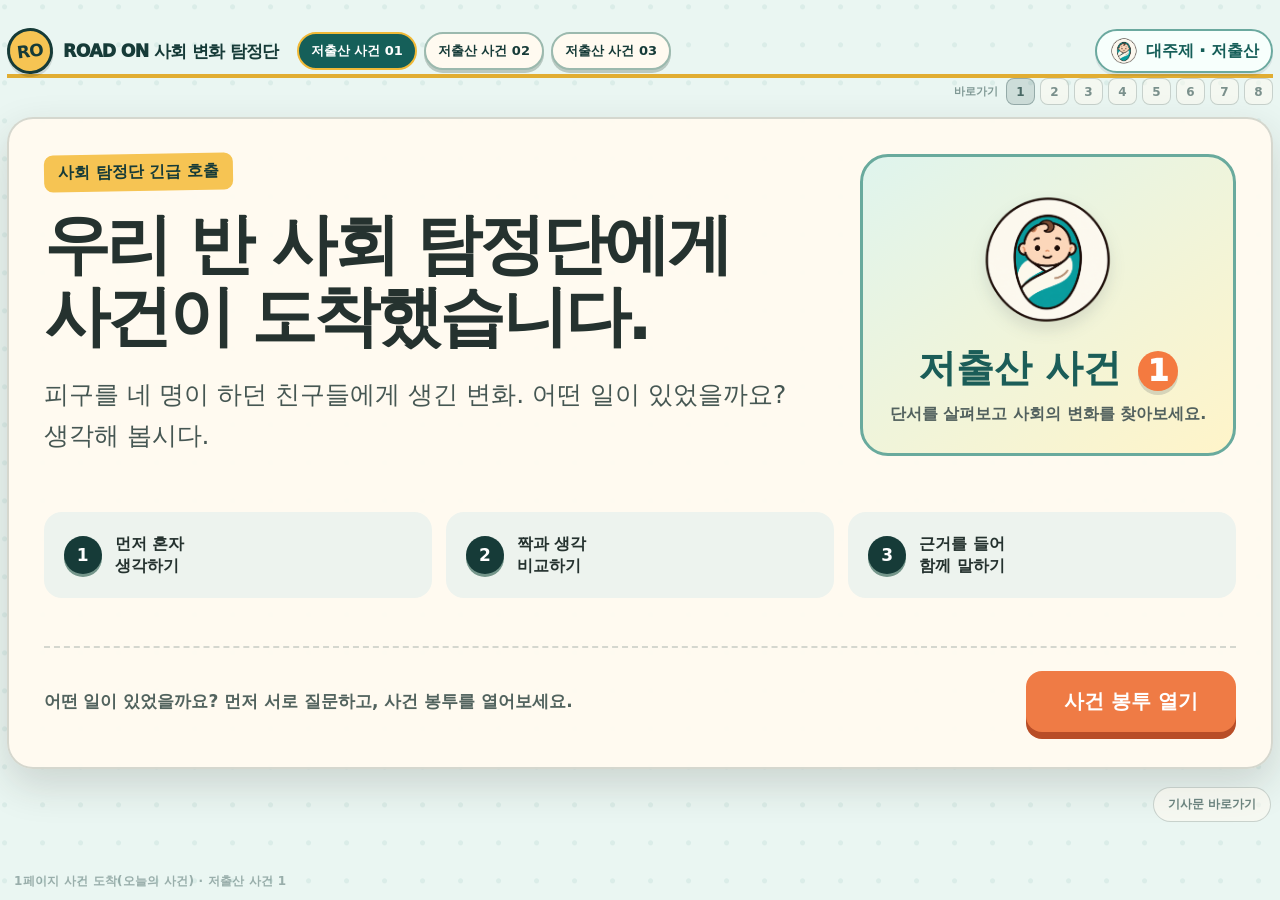
==== commit a6bc6a70: "Apply reviewed low birth and aging lesson updates" ====
--- a/index.html
+++ b/index.html
@@ -1,403 +1,404 @@
-<!doctype html>
-<html lang="ko">
-<head>
-  <meta charset="utf-8">
-  <meta name="viewport" content="width=device-width, initial-scale=1">
-  <meta name="theme-color" content="#113d3a">
-  <title>ROAD ON 사회 변화 탐정단</title>
-  <link rel="manifest" href="./manifest.webmanifest">
-  <style>
-    :root{--ink:#163b38;--paper:#fffaf0;--cream:#f5ecd8;--orange:#ef7b45;--yellow:#f6c453;--mint:#7db9a7;--blue:#4d7ea8;--red:#c94c4c;--line:#d4c6a8;--shadow:0 16px 40px rgba(44,39,28,.16)}
-    *{box-sizing:border-box}
-    [hidden]{display:none!important}
-    body{margin:0;font-family:"Pretendard","Noto Sans KR",system-ui,sans-serif;color:#25322f;background:#dce8e1;min-height:100vh;word-break:keep-all;overflow-wrap:normal}
-    button,input,textarea{font:inherit;word-break:keep-all;overflow-wrap:normal}
-    button{cursor:pointer}
-    button:focus-visible,input:focus-visible,textarea:focus-visible,a:focus-visible{outline:4px solid #ffd166;outline-offset:3px}
-    .app{min-height:100vh;background:radial-gradient(circle at 15% 10%,rgba(255,255,255,.9),transparent 35%),linear-gradient(135deg,#e7efe8,#cedfd7)}
-    .screen{display:none;min-height:100vh;padding:28px 24px 72px}
-    .screen.active{display:block}
-    .shell{max-width:1180px;margin:auto}
-    .topbar{display:flex;justify-content:space-between;align-items:center;gap:18px;margin-bottom:20px}
-    .brand{display:flex;align-items:center;gap:12px;color:var(--ink);font-weight:900;letter-spacing:-.03em}
-    .brand-mark{width:42px;height:42px;border:3px solid var(--ink);border-radius:50%;display:grid;place-items:center;background:var(--yellow);transform:rotate(-7deg)}
-    .case-chip{background:var(--ink);color:white;border-radius:999px;padding:9px 14px;font-weight:800;font-size:14px}
-    .card{background:rgba(255,250,240,.97);border:2px solid rgba(22,59,56,.18);border-radius:26px;box-shadow:var(--shadow);padding:clamp(22px,4vw,48px)}
-    h1,h2,h3,p{margin-top:0}
-    h1{font-size:clamp(40px,5.8vw,66px);line-height:1.1;letter-spacing:-.05em;margin-bottom:20px}
-    h2{font-size:clamp(29px,4vw,46px);letter-spacing:-.045em;margin-bottom:12px;color:var(--ink)}
-    h3{font-size:23px;color:var(--ink)}
-    .lead{font-size:clamp(18px,2.4vw,25px);line-height:1.65;color:#465753}
-    .primary,.secondary,.ghost{border:0;border-radius:16px;padding:15px 22px;font-weight:900;transition:.18s transform,.18s box-shadow,.18s opacity}
-    .primary{background:var(--orange);color:white;box-shadow:0 7px 0 #b84d27}
-    .secondary{background:var(--ink);color:white;box-shadow:0 7px 0 #092724}
-    .ghost{background:#e7eee9;color:var(--ink);border:2px solid #aac1b8}
-    .primary:hover,.secondary:hover{transform:translateY(-2px)}
-    .primary:active,.secondary:active{transform:translateY(5px);box-shadow:0 2px 0 rgba(0,0,0,.35)}
-    button:disabled{cursor:not-allowed;opacity:.42;transform:none!important;box-shadow:none!important}
-    .actions{display:flex;flex-wrap:wrap;gap:14px;margin-top:24px}
-    .page-label{position:fixed;left:14px;bottom:10px;font-size:12px;font-weight:800;letter-spacing:.02em;color:rgba(22,59,56,.38);pointer-events:none;z-index:30}
-    .progress{height:9px;background:rgba(22,59,56,.12);border-radius:999px;overflow:hidden;margin-bottom:22px}
-    .progress span{display:block;height:100%;background:linear-gradient(90deg,var(--orange),var(--yellow));width:12.5%;transition:width .35s}
-    .intro-card{position:relative;overflow:hidden;min-height:570px;display:grid;align-items:center}
-    .intro-card:after{content:"?";position:absolute;right:24px;bottom:-82px;font:900 330px/1 Georgia;color:rgba(22,59,56,.055);transform:rotate(8deg)}
-    .kicker{display:inline-block;background:var(--yellow);color:var(--ink);font-weight:950;padding:8px 14px;border-radius:9px;transform:rotate(-1deg);margin-bottom:18px}
-    .mission{width:100%;position:relative;z-index:1}
-    .intro-copy{max-width:850px}
-    .intro-copy .lead{max-width:790px;margin-bottom:0}
-    .rule-strip{display:grid;grid-template-columns:repeat(3,1fr);gap:14px;margin-top:34px}
-    .rule{background:#edf3ee;border:2px solid transparent;border-radius:18px;padding:17px 18px;display:flex;align-items:center;gap:13px;font-weight:900;line-height:1.42;min-height:86px}
-    .rule-number{width:38px;height:38px;border-radius:50%;display:grid;place-items:center;flex:0 0 auto;background:var(--ink);color:white;font-size:17px;box-shadow:0 3px 0 #75968b}
-    .intro-actions{margin-top:26px;padding-top:23px;border-top:2px dashed rgba(22,59,56,.18);display:flex;align-items:center;justify-content:space-between;gap:24px}
-    .intro-cue{margin:0;color:#52635e;font-size:17px;font-weight:750}
-    .intro-start{font-size:20px;padding:17px 30px;min-width:210px}
-    .screen[data-page="2"]{padding:14px 18px 38px}
-    .screen[data-page="2"] .topbar{margin-bottom:8px}
-    .screen[data-page="2"] .progress{margin-bottom:10px}
-    .screen[data-page="2"] .card{padding:16px}
-    .clue-index{display:flex;align-items:flex-end;gap:5px;margin:0 0 -1px 12px;min-height:39px;position:relative;z-index:3}
-    .clue-index-tab{min-width:128px;max-width:225px;height:39px;border:1px solid #9fb8af;border-bottom:0;border-radius:12px 12px 0 0;padding:7px 13px;background:#dce9e3;color:#49615a;font-size:13px;font-weight:900;white-space:nowrap;overflow:hidden;text-overflow:ellipsis;box-shadow:inset 0 -3px rgba(22,59,56,.06);transition:.18s}
-    .clue-index-tab:nth-child(2){background:#f0e4b8}.clue-index-tab:nth-child(3){background:#e7d5dc}.clue-index-tab:nth-child(4){background:#cfe1ed}
-    .clue-index-tab.completed{color:var(--ink);cursor:pointer}
-    .clue-index-tab.current{height:44px;background:var(--paper);color:var(--ink);border:2px solid var(--yellow);border-bottom:0;box-shadow:none}
-    .clue-index-tab:disabled{opacity:.55;cursor:not-allowed}
-    .clue-index-tab.completed:hover,.clue-index-tab.completed:focus-visible{transform:translateY(-3px);filter:saturate(1.15)}
-    .clue-layout{display:grid;grid-template-columns:minmax(520px,1.35fr) minmax(350px,.65fr);gap:14px;height:clamp(485px,calc(100dvh - 220px),645px);min-height:0}
-    .clue-side{display:grid;grid-template-rows:auto 1fr;gap:12px;min-height:0}
-    .clue-stage{height:100%;min-height:0;display:flex;flex-direction:column;justify-content:center;align-items:center;text-align:center;background:linear-gradient(145deg,#113d3a,#235e58);color:white;border-radius:20px;padding:22px;position:relative;overflow:hidden}
-    .clue-stage:before{content:"";position:absolute;inset:20px;border:2px dashed rgba(255,255,255,.24);border-radius:18px}
-    .clue-no{position:relative;font-size:clamp(28px,3.2vw,38px);font-weight:950;color:var(--ink);margin-bottom:10px}
-    .clue-value{position:relative;font-size:clamp(90px,12vw,150px);line-height:1;font-weight:950;letter-spacing:-.065em;color:var(--ink)}
-    .clue-hint{position:relative;font-size:clamp(18px,2vw,22px);line-height:1.45;color:#52635e;margin-top:14px}
-    .observe-timer{position:relative;margin-top:24px;background:rgba(255,255,255,.14);border:2px solid rgba(255,255,255,.28);border-radius:999px;padding:10px 18px;font-weight:850;color:#fff}
-    .observe-timer strong{display:inline-block;min-width:30px;color:var(--yellow);font-size:24px}
-    .envelope{width:min(360px,78vw);aspect-ratio:1.55;border:0;background:#eacb8d;border-radius:10px;position:relative;filter:drop-shadow(0 18px 20px rgba(0,0,0,.25));transition:transform .7s;z-index:2;overflow:visible}
-    .envelope:before{content:"";position:absolute;inset:0;background:linear-gradient(145deg,transparent 49.5%,#dcb976 50%) left/50% 100% no-repeat,linear-gradient(215deg,transparent 49.5%,#dcb976 50%) right/50% 100% no-repeat;border-radius:10px}
-    .envelope-flap{position:absolute;left:0;right:0;top:0;height:58%;background:#f0d59e;clip-path:polygon(0 0,100% 0,50% 100%);transform-origin:top;transition:transform .75s;z-index:3}
-    .envelope-seal{position:absolute;left:50%;top:48%;transform:translate(-50%,-50%);width:68px;height:68px;border-radius:50%;display:grid;place-items:center;background:#b94b3e;color:#fff4d7;border:4px double #efb06f;font:900 35px Georgia;z-index:4;transition:.4s}
-    .envelope-caption{position:absolute;left:50%;bottom:-48px;transform:translateX(-50%);white-space:nowrap;color:#fff;font-weight:900;font-size:17px}
-    .envelope.opened{transform:translateY(35px) scale(.88);pointer-events:none}
-    .envelope.opened .envelope-flap{transform:rotateX(180deg);z-index:0}
-    .envelope.opened .envelope-seal{opacity:0;transform:translate(-50%,-90%) scale(.45)}
-    .clue-reveal{position:relative;z-index:5;animation:clueRise .65s both;width:min(680px,100%)}
-    @keyframes clueRise{from{opacity:0;transform:translateY(35px) scale(.92)}to{opacity:1;transform:none}}
-    .clue-paper-scene{position:relative;height:390px;width:100%;display:flex;justify-content:center;align-items:flex-start}
-    .clue-paper{position:relative;width:min(560px,90%);min-height:275px;background:linear-gradient(135deg,#fffdf6,#f3e9ce);border:2px solid #c9ad75;border-radius:9px;padding:30px 34px 55px;box-shadow:0 12px 25px rgba(0,0,0,.24);z-index:2;animation:paperOut .8s both}
-    .clue-value[data-length="long"]{font-size:clamp(52px,6.4vw,88px);line-height:1.12;letter-spacing:-.045em;word-break:keep-all;overflow-wrap:normal}
-    .clue-value[data-length="medium"]{font-size:clamp(66px,8.5vw,112px);line-height:1.08;word-break:keep-all}
-    .clue-paper:before{content:"";position:absolute;inset:10px;border:2px dashed rgba(84,67,37,.18);border-radius:4px;pointer-events:none}
-    @keyframes paperOut{from{transform:translateY(95px);opacity:.25}to{transform:translateY(0);opacity:1}}
-    .magnifier-mark{position:absolute;right:18px;top:16px;width:52px;height:52px;border:7px solid rgba(22,59,56,.18);border-radius:50%;z-index:3}
-    .magnifier-mark:after{content:"";position:absolute;width:30px;height:7px;background:rgba(22,59,56,.18);right:-23px;bottom:-10px;transform:rotate(45deg);border-radius:8px}
-    .open-envelope{position:absolute;left:50%;bottom:0;transform:translateX(-50%);width:min(440px,94%);height:170px;background:#d7af65;border-radius:10px;filter:drop-shadow(0 14px 14px rgba(0,0,0,.24));z-index:1}
-    .open-envelope:before{content:"";position:absolute;left:0;right:0;top:-105px;height:125px;background:#efd398;clip-path:polygon(0 100%,50% 0,100% 100%);z-index:0}
-    .open-envelope:after{content:"";position:absolute;inset:0;background:linear-gradient(150deg,transparent 49.5%,#e8c47f 50%) left/50% 100% no-repeat,linear-gradient(210deg,transparent 49.5%,#e8c47f 50%) right/50% 100% no-repeat;border-radius:10px;z-index:4}
-    .open-envelope-label{position:absolute;left:50%;bottom:25px;transform:translateX(-50%);z-index:5;color:#70552d;font-weight:950;letter-spacing:.08em;white-space:nowrap}
-    .clue-review{position:absolute;inset:22px;z-index:15;display:grid;place-items:center;background:rgba(8,39,36,.94);border:2px dashed rgba(255,255,255,.34);border-radius:18px;padding:22px}
-    .clue-review-card{width:min(520px,92%);background:#fffdf6;color:var(--ink);border:3px solid var(--yellow);border-radius:18px;padding:28px;box-shadow:0 18px 45px rgba(0,0,0,.32)}
-    .clue-review-card .review-order{font-size:21px;font-weight:900;color:#68766f}
-    .clue-review-card .review-value{margin:8px 0;font-size:clamp(46px,7vw,82px);line-height:1.12;font-weight:950;letter-spacing:-.045em;word-break:keep-all}
-    .clue-review-card .review-hint{margin:0 0 18px;font-size:17px;line-height:1.55;color:#52635e}
-    .activity-panel{background:#edf4ef;border:3px solid #9bb9ae;border-radius:18px;padding:12px 16px;display:grid;grid-template-columns:auto 1fr auto;grid-template-areas:"icon title timer" "icon text timer";align-items:center;gap:3px 12px;text-align:left;min-height:112px}
-    .activity-icon{grid-area:icon;font-size:38px;margin:0}
-    .activity-panel h3{grid-area:title;margin:0;font-size:19px}
-    .activity-panel p{grid-area:text;margin:0;font-size:14px;line-height:1.45}
-    .activity-panel .countdown{grid-area:timer;margin:0}
-    .activity-panel.discussion-active{border-color:var(--yellow);background:#fff8dc;animation:discussionPulse .75s ease-in-out 2}
-    @keyframes discussionPulse{50%{transform:translateY(-2px);box-shadow:0 0 0 8px rgba(246,196,83,.22)}}
-    .thinking-box{background:#f5ecd8;border-radius:18px;padding:14px 16px;min-width:0;min-height:0;overflow:auto}
-    .prediction-head{display:grid;grid-template-columns:1fr auto;grid-template-areas:"title button" "text text";align-items:center;gap:5px 12px}
-    .prediction-head h3{grid-area:title;margin:0}
-    .prediction-head p{grid-area:text;margin:0}
-    .prediction-head .help-button{grid-area:button;white-space:nowrap}
-    .prediction-content.preview{opacity:.62;pointer-events:none}
-    .first-prediction{margin:0 0 12px;padding:10px 12px;background:#fffdf7;border:2px solid #c9d8d1;border-radius:14px}
-    .first-prediction label{display:block;font-size:14px;font-weight:950;color:var(--ink);margin-bottom:6px}
-    .first-prediction input{width:100%;border:2px solid #9bb9ae;border-radius:10px;padding:10px 11px;background:white;font-size:15px}
-    .help-button{border:2px solid #73998b;background:white;color:var(--ink);border-radius:999px;padding:11px 16px;font-weight:900}
-    .word-choice-grid{display:flex;flex-wrap:wrap;gap:8px;margin:8px 0}
-    .word-choice{border:2px solid #aac1b8;background:white;color:var(--ink);border-radius:999px;padding:9px 14px;font-size:16px;font-weight:950;box-shadow:0 3px 0 #c5d2cc}
-    .word-choice.selected{background:var(--yellow);border-color:#b57a00;box-shadow:0 4px 0 #9f6d00}
-    .hypothesis-board{margin-top:9px;background:#fffdf7;border:2px dashed #88a79b;border-radius:15px;padding:11px 12px}
-    .hypothesis-board h3{font-size:18px;margin:0 0 8px}
-    .combine-row{display:grid;grid-template-columns:minmax(0,1fr) 32px minmax(0,1fr);gap:8px;align-items:center;width:100%}
-    .combine-card{min-width:0;max-width:100%;min-height:52px;border-radius:12px;display:grid;place-items:center;text-align:center;padding:8px 6px;font-size:clamp(16px,1.8vw,23px);line-height:1.2;font-weight:950;word-break:keep-all;overflow-wrap:normal}
-    .combine-card.clue-token{background:var(--ink);color:white}
-    .combine-card.drop-slot{background:#fff4c8;border:3px dashed #c7901d;color:#846b36;transition:.18s}
-    .combine-card.drop-slot.filled{background:var(--yellow);border-style:solid;color:var(--ink)}
-    .combine-card.drop-slot.dragover{transform:scale(1.03);background:#ffe9a0}
-    .combine-plus{text-align:center;font-size:26px;font-weight:950;color:var(--orange)}
-    .hypothesis-sentence{margin:9px 0 0;padding-top:8px;border-top:1px solid #d8caaa;font-size:15px;line-height:1.5;font-weight:800;color:var(--ink)}
-    .clue-instruction{font-weight:900;color:var(--ink);background:#fff2bd;border-left:6px solid var(--yellow);padding:10px 15px;border-radius:10px;margin-bottom:10px;font-size:17px}
-    .countdown{width:62px;height:62px;margin:0;border-radius:50%;display:grid;place-items:center;background:var(--ink);color:white;font-size:25px;font-weight:950;box-shadow:0 0 0 5px #dce9e3}
-    .choice-grid{display:grid;gap:9px;margin:14px 0}
-    .choice{border:2px solid #b9c9c2;background:white;color:var(--ink);border-radius:13px;padding:12px;text-align:left;font-weight:800}
-    .choice.selected{background:#d8eee6;border-color:#267064}
-    textarea{width:100%;min-height:96px;border:2px solid #b9c9c2;border-radius:14px;padding:13px;background:white;resize:vertical}
-    .reason-line{margin-top:8px}
-    .reason-actions{display:grid;grid-template-columns:minmax(0,1fr) minmax(0,1fr);gap:12px;align-items:center}
-    .reason-actions button{width:100%;min-width:0;padding:10px 12px;border-radius:11px;line-height:1.3;word-break:keep-all}
-    .discussion-action{background:var(--orange);box-shadow:0 5px 0 #a94320}
-    .reason-line input{width:100%;border:2px solid #b9c9c2;border-radius:11px;padding:10px 11px;background:white;margin-top:8px}
-    .reason-line .help-button{font-size:13px;white-space:nowrap}
-    .micro{font-size:13px;color:#6c746f;line-height:1.5}
-    .code-dialog-backdrop{position:fixed;inset:0;background:rgba(8,31,28,.7);display:grid;place-items:center;padding:20px;z-index:100}
-    .code-dialog{width:min(470px,100%);background:var(--paper);border:5px solid var(--yellow);border-radius:25px;padding:28px;text-align:center;box-shadow:0 24px 70px rgba(0,0,0,.36)}
-    .code-dialog h2{font-size:30px;margin-bottom:9px}
-    .code-dialog input{width:100%;border:3px solid #9bb9ae;border-radius:14px;padding:14px;text-align:center;font-size:25px;font-weight:900;letter-spacing:.18em;margin:12px 0}
-    .code-dialog-actions{display:flex;justify-content:center;gap:10px;margin-top:8px}
-    .investigation-head{display:grid;grid-template-columns:auto 1fr;align-items:center;gap:24px;margin-bottom:16px;padding:4px 6px}
-    .investigation-head h2,.investigation-head p{margin:0}
-    .investigation-head .lead{font-size:clamp(16px,1.8vw,20px)}
-    .article-layout{display:grid;grid-template-columns:minmax(0,1fr) minmax(230px,290px);gap:18px;align-items:start}
-    .article{max-width:none;margin:0;background-color:#fffef9;background-image:radial-gradient(rgba(41,55,51,.055) .7px,transparent .7px);background-size:5px 5px;border:1px solid #c9c1b0;border-top:7px solid #172d29;padding:clamp(22px,3.2vw,42px);box-shadow:0 12px 30px rgba(50,40,25,.1);border-radius:2px}
-    .newspaper-name{display:flex;justify-content:space-between;align-items:center;gap:16px;padding-bottom:8px;border-bottom:1px solid #273b37;color:#44524e;font-size:13px;font-weight:800;letter-spacing:.04em}
-    .article h3{font-family:"Noto Serif KR","Malgun Gothic",Batang,serif;font-size:clamp(28px,3.4vw,42px);line-height:1.28;letter-spacing:-.045em;margin:20px 0 15px;color:#172d29;word-break:keep-all}
-    .article-meta{border-top:3px double var(--ink);border-bottom:1px solid var(--line);padding:9px 0;margin-bottom:22px;font-size:14px;font-weight:800;color:#59635e}
-    .article-body p{font-family:"Noto Serif KR",Batang,"Malgun Gothic",serif;font-size:18px;line-height:1.95;color:#202a27;margin:12px 0;word-break:keep-all;overflow-wrap:normal}
-    .evidence-word{display:inline;border:0;border-bottom:1px dotted rgba(33,73,66,.48);background:transparent;color:inherit;border-radius:0;padding:0 2px;margin:0 1px;font:inherit;font-weight:inherit;white-space:nowrap;box-shadow:none;text-decoration:none;transition:background .16s,border-color .16s}
-    .evidence-word:hover,.evidence-word:focus-visible{background:#fff2bd;border-bottom-color:#9b6b05;outline:2px solid rgba(246,196,83,.45);outline-offset:1px}
-    .evidence-word.marked{background:linear-gradient(transparent 45%,rgba(246,196,83,.72) 45%);border-bottom-color:#9b6b05;font-weight:800;box-shadow:none}
-    .evidence-word.marked:after{content:"✓";margin-left:4px;color:#8b341e;font-size:12px}
-    .word-help{position:sticky;top:16px;background-color:#fff;background-image:radial-gradient(#d7d7d7 .7px,transparent .7px);background-size:5px 5px;border:0;border-top:5px solid #171717;border-radius:0;padding:10px 0 0;color:#202020}
-    .word-help h3{margin:0;padding:0 10px 9px;border-bottom:2px solid #222;font-family:"Noto Serif KR",Batang,serif;font-size:22px}
-    .word-help>p{margin:9px 10px 7px}
-    .glossary-list{display:grid;gap:0}
-    .glossary-button{width:100%;border:0;border-bottom:1px solid #c9c9c9;background:transparent;color:#202020;border-radius:0;padding:12px 10px;text-align:left;font-family:"Noto Serif KR",Batang,serif;font-size:16px;font-weight:800}
-    .glossary-button:hover,.glossary-button[aria-expanded="true"]{background:rgba(246,196,83,.2)}
-    .glossary-number{display:inline-block;min-width:24px;font-weight:950}
-    .glossary-meaning{margin:0;padding:0 12px 12px 34px;border-bottom:1px solid #c9c9c9;background:rgba(255,255,255,.72);font-size:14px;line-height:1.6;color:#4b4b4b}
-    .source-link{display:inline-block;color:#245f57;font-weight:850;text-underline-offset:3px}
-    .evidence-tray{position:sticky;bottom:28px;max-width:none;margin:18px auto 0;background:var(--ink);color:white;border-radius:18px;padding:15px 18px;display:flex;align-items:center;justify-content:space-between;gap:14px;box-shadow:var(--shadow)}
-    @media(min-width:781px){
-      .clue-side:has(#predictionContent:not([hidden])){grid-template-rows:88px 1fr;gap:8px}
-      .clue-side:has(#predictionContent:not([hidden])) .activity-panel{min-height:88px;padding:8px 12px;border-width:2px}
-      .clue-side:has(#predictionContent:not([hidden])) .activity-icon{font-size:30px}
-      .clue-side:has(#predictionContent:not([hidden])) .activity-panel h3{font-size:17px}
-      .clue-side:has(#predictionContent:not([hidden])) .activity-panel p{font-size:12px}
-      .clue-side:has(#predictionContent:not([hidden])) .thinking-box{padding:9px 12px;overflow:hidden}
-      .clue-side:has(#predictionContent:not([hidden])) .first-prediction{margin-bottom:7px;padding:7px 9px}
-      .clue-side:has(#predictionContent:not([hidden])) .first-prediction label{margin-bottom:3px;font-size:12px}
-      .clue-side:has(#predictionContent:not([hidden])) .first-prediction input{padding:7px 9px;font-size:13px}
-      .clue-side:has(#predictionContent:not([hidden])) .prediction-head{gap:8px}
-      .clue-side:has(#predictionContent:not([hidden])) .prediction-head h3{font-size:19px}
-      .clue-side:has(#predictionContent:not([hidden])) .prediction-head .micro{font-size:11px;line-height:1.3}
-      .clue-side:has(#predictionContent:not([hidden])) .help-button{padding:7px 9px;font-size:12px}
-      .clue-side:has(#predictionContent:not([hidden])) .prediction-content>p{margin:6px 0;font-size:13px}
-      .clue-side:has(#predictionContent:not([hidden])) .word-choice-grid{gap:5px;margin:5px 0}
-      .clue-side:has(#predictionContent:not([hidden])) .word-choice{padding:6px 10px;font-size:14px;box-shadow:0 2px 0 #c5d2cc}
-      .clue-side:has(#predictionContent:not([hidden])) .hypothesis-board{margin-top:6px;padding:7px 9px}
-      .clue-side:has(#predictionContent:not([hidden])) .hypothesis-board h3{font-size:15px;margin-bottom:5px}
-      .clue-side:has(#predictionContent:not([hidden])) .combine-card{min-height:42px;font-size:17px}
-      .clue-side:has(#predictionContent:not([hidden])) .hypothesis-sentence{margin-top:5px;padding-top:5px;font-size:12px;line-height:1.35}
-      .clue-side:has(#predictionContent:not([hidden])) .reason-line{margin-top:5px}
-      .clue-side:has(#predictionContent:not([hidden])) .reason-actions button{padding:7px 9px;font-size:12px}
-      .clue-side:has(#predictionContent:not([hidden])) .prediction-content>.micro{margin:5px 0 0;font-size:11px;line-height:1.25}
-    }
-    .data-grid{display:grid;grid-template-columns:1fr 1fr;gap:22px}
-    .data-card{background:#fff;border-radius:22px;padding:26px;border:2px solid #cad8d2}
-    .big-stat{font-size:clamp(54px,8vw,92px);font-weight:950;color:var(--orange);letter-spacing:-.06em}
-    .people{display:flex;flex-wrap:wrap;gap:8px;margin:22px 0}
-    .person{width:42px;height:42px;border-radius:50% 50% 42% 42%;background:#d5ddd9;display:grid;place-items:center}
-    .person.on{background:var(--mint)}
-    .timebar{height:34px;background:#dce5e0;border-radius:999px;overflow:hidden;margin:28px 0 12px}
-    .timebar span{display:block;width:60%;height:100%;background:repeating-linear-gradient(45deg,var(--orange),var(--orange) 12px,#f29a70 12px,#f29a70 24px)}
-    .check-question{margin-top:22px;padding:20px;background:#f5ecd8;border-radius:18px}
-    .video-layout{display:grid;grid-template-columns:minmax(0,1.4fr) minmax(280px,.6fr);gap:22px}
-    .video-frame{aspect-ratio:16/9;background:#132522;border-radius:20px;display:grid;place-items:center;color:white;padding:25px;text-align:center;overflow:hidden}
-    .video-frame iframe{width:100%;height:100%;border:0;background:white}
-    .watch-list{background:#f5ecd8;border-radius:20px;padding:24px}
-    .watch-item{display:flex;gap:10px;padding:13px 0;border-bottom:1px solid #d6c8a9;line-height:1.45}
-    .watch-item input{width:22px;height:22px;flex:0 0 auto}
-    .compare-grid{display:grid;grid-template-columns:1fr 1fr;gap:20px}
-    .compare-column{border-radius:22px;padding:24px;min-height:360px}
-    .compare-column.good{background:#dff0e8;border:3px solid #70a895}
-    .compare-column.hard{background:#fff0e4;border:3px solid #e3966f}
-    .compare-card{display:block;width:100%;border:2px solid transparent;border-radius:14px;background:white;padding:16px;margin:11px 0;text-align:left;font-weight:800;line-height:1.5}
-    .compare-card.selected{border-color:var(--ink);box-shadow:0 0 0 3px rgba(22,59,56,.14)}
-    .sentence{background:white;border:3px dashed #9bb4a9;border-radius:20px;padding:24px;font-size:clamp(20px,3vw,30px);line-height:1.9;font-weight:800}
-    .word-options{display:flex;flex-wrap:wrap;gap:10px;margin:18px 0}
-    .word-card{border:2px solid #a8beb4;background:#fff;border-radius:13px;padding:11px 14px;font-weight:800}
-    .word-card.selected{background:var(--yellow);border-color:#b57a00}
-    .report{max-width:820px;margin:auto;background:#fffaf0;border:12px solid var(--ink);outline:4px solid var(--yellow);padding:clamp(25px,5vw,52px);position:relative}
-    .report:before{content:"사건 해결";position:absolute;right:24px;top:25px;border:4px double var(--red);color:var(--red);padding:8px;font-weight:950;transform:rotate(7deg)}
-    .report-section{border-top:2px dashed #bfaf91;padding-top:18px;margin-top:20px}
-    .report blockquote{margin:10px 0;background:#fff2b8;border-left:6px solid var(--yellow);padding:15px;line-height:1.6}
-    .report input{width:100%;border:0;border-bottom:2px solid #768b82;background:transparent;padding:12px 4px;font-size:18px}
-    .toast{position:fixed;left:50%;bottom:48px;transform:translate(-50%,20px);background:#152d29;color:white;padding:12px 18px;border-radius:999px;font-weight:800;opacity:0;pointer-events:none;transition:.2s;z-index:50}
-    .toast.show{opacity:1;transform:translate(-50%,0)}
-    .discussion-pop{position:fixed;inset:0;z-index:140;display:grid;place-items:center;padding:24px;background:rgba(10,37,34,.28);pointer-events:none;animation:popFade 2.2s both}
-    .discussion-pop-card{width:min(520px,92vw);background:#fffdf4;border:6px solid var(--yellow);border-radius:26px;padding:30px;text-align:center;box-shadow:0 24px 70px rgba(0,0,0,.32)}
-    .discussion-pop-icon{font-size:58px;line-height:1}
-    .discussion-pop h2{margin:12px 0 8px;font-size:clamp(27px,4vw,38px);word-break:keep-all}
-    .discussion-pop p{margin:0;font-size:18px;line-height:1.55;color:#42524d;word-break:keep-all}
-    @keyframes popFade{0%{opacity:0}12%,78%{opacity:1}100%{opacity:0}}
-    @media(prefers-reduced-motion:reduce){.activity-panel.discussion-active,.discussion-pop{animation:none}}
-    @media(max-width:780px){.screen{padding:16px 12px 64px}.screen[data-page="2"]{padding:16px 12px 64px}.topbar{align-items:flex-start}.brand-text{font-size:14px}.card{border-radius:20px}.clue-index{overflow-x:auto;align-items:flex-end;margin-left:4px;padding-top:4px}.clue-index-tab{min-width:104px;padding-inline:9px}.rule-strip,.data-grid,.video-layout,.compare-grid,.clue-layout,.article-layout{grid-template-columns:1fr}.clue-layout{height:auto;max-height:none}.rule-strip{gap:10px;margin-top:24px}.rule{min-height:68px;padding:12px 14px}.intro-actions{align-items:stretch;flex-direction:column}.intro-start{width:100%}.clue-stage{height:auto;min-height:430px;padding-inline:16px}.clue-paper-scene{height:345px}.clue-paper{min-height:250px;padding-inline:18px}.clue-side{display:grid}.activity-panel{min-height:160px}.prediction-head{grid-template-columns:1fr auto}.prediction-head .micro{grid-column:1/-1;grid-row:2}.word-choice{font-size:17px;padding:12px 17px}.combine-row{grid-template-columns:minmax(0,1fr) 24px minmax(0,1fr);gap:5px}.combine-plus{font-size:22px}.investigation-head{grid-template-columns:1fr;gap:6px}.word-help{position:static}.evidence-tray{bottom:34px;align-items:flex-start;flex-direction:column}.compare-column{min-height:auto}.intro-card{min-height:calc(100vh - 110px)}}
-    @media print{.topbar,.actions,.page-label,.progress,.toast{display:none!important}.screen{display:none!important}.screen[data-page="8"]{display:block!important;padding:0}.report{box-shadow:none;margin:0}}
-  </style>
-<link rel="stylesheet" href="./case-content.css?v=20260917-3">
-  <link rel="stylesheet" href="./theme-switcher.css?v=2">
-</head>
-<body>
-<div class="app" id="app">
-  <section class="screen active" data-page="1">
-    <div class="shell">
-      <div class="topbar"><div class="brand"><span class="brand-mark">RO</span><span class="brand-text">ROAD ON 사회 변화 탐정단</span></div><span class="case-chip">저출산 사건 01</span></div>
-      <div class="card intro-card"><div class="mission"><div class="intro-copy"><span class="kicker">사회 탐정단 긴급 호출</span><h1>우리 반 사회 탐정단에게<br>사건이 도착했습니다.</h1><p class="lead">어떤 지역의 학교에서 학생들의 생활이 크게 달라졌습니다. 단서를 하나씩 살펴보고 변화의 원인과 결과를 찾아보세요.</p></div><div class="rule-strip"><div class="rule"><span class="rule-number">1</span><span>먼저 혼자<br>생각하기</span></div><div class="rule"><span class="rule-number">2</span><span>짝과 생각<br>비교하기</span></div><div class="rule"><span class="rule-number">3</span><span>근거를 들어<br>함께 말하기</span></div></div><div class="intro-actions"><p class="intro-cue">준비가 되면 오늘의 사건 봉투를 열어보세요.</p><button class="primary intro-start" data-next>사건 봉투 열기</button></div></div></div>
-    </div>
-  </section>
-
-  <section class="screen" data-page="2">
-    <div class="shell"><div class="topbar"><div class="brand"><span class="brand-mark">RO</span><span>ROAD ON 사회 변화 탐정단</span></div><span class="case-chip">저출산 사건 01</span></div><div class="progress"><span></span></div>
-      <div class="card"><nav class="clue-index" id="clueIndex" aria-label="단서 인덱스"></nav><div class="clue-instruction" id="clueInstruction">첫 번째 단서 - 단서를 보고 어떤 내용의 기사일지 예상해보세요.</div>
-        <div class="clue-layout"><div class="clue-stage"><button class="envelope" id="clueEnvelope" aria-label="첫 번째 단서 봉투 열기"><span class="envelope-flap"></span><span class="envelope-seal">?</span><span class="envelope-caption">봉투를 눌러 단서 열기</span></button><div class="clue-reveal" id="clueReveal" hidden><div class="clue-paper-scene"><div class="clue-paper"><span class="magnifier-mark" aria-hidden="true"></span><div class="clue-no" id="clueNo">첫 번째 단서</div><div class="clue-value" id="clueValue">3</div><div class="clue-hint" id="clueHint">이 숫자는 학교와 관계가 있습니다.</div></div><div class="open-envelope"><span class="open-envelope-label">ROAD ON · CLUE</span></div></div></div><div class="clue-review" id="clueReview" hidden><div class="clue-review-card"><div class="review-order" id="reviewOrder"></div><div class="review-value" id="reviewValue"></div><p class="review-hint" id="reviewHint"></p><button class="primary" id="closeClueReview">현재 단서로 돌아가기</button></div></div></div>
-          <div class="clue-side"><aside class="activity-panel" id="activityPanel"><div class="activity-icon" id="activityIcon">✉️</div><h3 id="activityTitle">단서 봉투를 열어보세요</h3><p id="activityText">봉투를 누르면 첫 번째 단서가 나타납니다.</p><div class="countdown" id="activityCountdown" hidden><span id="activityCount">8</span></div></aside>
-            <aside class="thinking-box" id="predictionArea"><div class="first-prediction" id="firstPredictionWrap" hidden><label for="predictionNote">나의 첫 예상</label><input id="predictionNote" type="text" placeholder="예: 학교의 반이 3반까지 있을 것 같습니다."></div><div class="prediction-head"><h3>예상카드</h3><p class="micro">혼자 먼저 생각하고, 어려우면 도움카드를 열어보세요.</p><button class="help-button" id="showPredictionHelp" disabled>예상카드 도움받기</button></div><div class="prediction-content preview" id="predictionContent" hidden><p><strong>이 기사는 무엇과 관계있을까요?</strong></p><div class="word-choice-grid" id="predictionChoices"></div><div class="hypothesis-board"><h3>추리 조합</h3><div class="combine-row"><div class="combine-card clue-token" id="clueToken">3</div><div class="combine-plus">＋</div><div class="combine-card drop-slot" id="predictionSlot">예상카드를 놓아보세요</div></div><p class="hypothesis-sentence" id="hypothesisSentence">단서와 예상카드를 연결하면 추리 문장이 완성됩니다.</p></div><div class="reason-line"><div class="reason-actions"><button class="primary discussion-action" id="pairDone" hidden disabled>친구와 이야기하기</button><button class="secondary" id="openNextClue" disabled>다음 단서 카드 열기</button><button class="primary" id="finishClues" hidden disabled>기사문 수사 시작</button></div></div><p class="micro">※ 카드를 누르거나 조합판으로 끌어놓을 수 있습니다.</p></div></aside></div>
-        </div>
-      </div>
-    </div>
-  </section>
-
-  <section class="screen" data-page="3">
-    <div class="shell"><div class="topbar"><div class="brand"><span class="brand-mark">RO</span><span>ROAD ON 사회 변화 탐정단</span></div><span class="case-chip">저출산 사건 01</span></div><div class="progress"><span></span></div>
-      <div class="card"><div class="investigation-head"><h2>기사문 수사</h2><p class="lead">중요한 낱말을 눌러 증거로 수집하세요. 증거를 한 가지 이상 찾아야 다음 수사로 갈 수 있습니다.</p></div>
-        <div class="article-layout"><article class="article"><div class="newspaper-name"><span>ROAD ON 어린이 사회 신문</span><span>사회 변화 · 학교</span></div><h3>세 학교 친구들이<br>한 학교에 모였어요</h3><div class="article-meta">EBS 뉴스12 │ 2025년 12월 26일 │ 진태희 기자</div><div class="article-body">
-          <p>전북 부안군의 <button class="evidence-word" data-evidence="세 초등학교">세 초등학교</button>는 <button class="evidence-word" data-evidence="학생 수">학생 수</button>가 줄어들자 <button class="evidence-word" data-evidence="하나의 학교">하나의 학교</button>로 합쳐졌습니다. 새 학교에는 여러 학교에 흩어져 있던 학생들이 함께 다니게 되었습니다.</p>
-          <p>학생 수가 늘어나면서 전에는 하기 어려웠던 <button class="evidence-word" data-evidence="단체 활동">단체 활동</button>도 가능해졌습니다. 친구들과 <button class="evidence-word" data-evidence="피구">피구</button>를 하고, 여러 의견을 나누며 <button class="evidence-word" data-evidence="토론">토론</button>할 수 있게 된 것입니다. 조사에 참여한 <button class="evidence-word" data-evidence="11명 중 10명">11명 중 10명</button>은 <button class="evidence-word" data-evidence="수업 활동">수업 활동</button>이 전보다 다양해졌다고 답했습니다.</p>
-          <p>그러나 <button class="evidence-word" data-evidence="등굣길">등굣길</button>이 길어진 학생도 생겼습니다. <button class="evidence-word" data-evidence="통학버스">통학버스</button>가 운행되고 있지만, 통학 시간이 <button class="evidence-word" data-evidence="30분 이상">30분 이상</button> 늘어난 학생도 있었습니다. 학생 수의 변화는 학교의 수뿐만 아니라 수업 활동과 등굣길에도 영향을 줍니다.</p></div>
-          <p class="micro">출처: <a class="source-link" href="https://primary.ebs.co.kr/book/edu/ebsnews/view?encodingSeq=60677389" target="_blank" rel="noopener">EBS 뉴스12, 「학교 합쳤더니 교실에 활력…체계적 지원은 과제」 원문 보기</a>를 어린이용으로 재구성함.</p>
-        </article><aside class="word-help"><h3>기사 속 어려운 낱말</h3><p class="micro">낱말을 누르면 뜻을 확인할 수 있어요.</p><div class="glossary-list">
-          <button class="glossary-button" aria-expanded="false" data-meaning="여러 학교를 하나의 학교로 합치는 것을 말해요."><span class="glossary-number">1</span>학교 통합</button>
-          <button class="glossary-button" aria-expanded="false" data-meaning="여러 사람이 함께하는 활동이에요."><span class="glossary-number">2</span>단체 활동</button>
-          <button class="glossary-button" aria-expanded="false" data-meaning="서로의 생각과 까닭을 주고받으며 이야기하는 활동이에요."><span class="glossary-number">3</span>토론</button>
-          <button class="glossary-button" aria-expanded="false" data-meaning="집과 학교 사이를 오가는 길이에요."><span class="glossary-number">4</span>등굣길</button>
-          <button class="glossary-button" aria-expanded="false" data-meaning="학생들이 학교에 오가도록 운행하는 버스예요."><span class="glossary-number">5</span>통학버스</button>
-        </div></aside></div>
-        <div class="evidence-tray"><span id="evidenceCount">수집한 증거 0개</span><button class="primary" id="toData" disabled>통계 자료 확인</button></div>
-      </div>
-    </div>
-  </section>
-
-  <section class="screen" data-page="4">
-    <div class="shell"><div class="topbar"><div class="brand"><span class="brand-mark">RO</span><span>ROAD ON 사회 변화 탐정단</span></div><span class="case-chip">저출산 사건 01</span></div><div class="progress"><span></span></div>
-      <div class="card"><h2>자료 수사: 숫자가 말하는 것</h2><p class="lead">같은 사건을 숫자로 살펴보면 어떤 사실을 더 정확하게 알 수 있을까요?</p>
-        <div class="data-grid"><div class="data-card"><div class="big-stat">10 / 11</div><h3>학생 11명 중 10명</h3><p>학교가 합쳐진 뒤 수업 활동이 전보다 다양해졌다고 답했습니다.</p><div class="people"><span class="person on">●</span><span class="person on">●</span><span class="person on">●</span><span class="person on">●</span><span class="person on">●</span><span class="person on">●</span><span class="person on">●</span><span class="person on">●</span><span class="person on">●</span><span class="person on">●</span><span class="person">●</span></div></div>
-          <div class="data-card"><div class="big-stat">+30분</div><h3>길어진 통학 시간</h3><p>통학버스가 있어도 등굣길이 30분 이상 길어진 학생이 있었습니다.</p><div class="timebar"><span></span></div><p class="micro">한 칸을 10분이라고 생각하면 약 세 칸만큼 더 길어진 셈입니다.</p></div></div>
-        <div class="check-question"><h3>두 숫자를 함께 보면 알 수 있는 사실은?</h3><div class="choice-grid"><button class="choice data-answer">학교 통합에는 좋아진 점과 불편해진 점이 함께 있다.</button><button class="choice data-answer">모든 학생의 등굣길이 짧아졌다.</button><button class="choice data-answer">학교가 합쳐져도 수업 활동은 달라지지 않는다.</button></div></div>
-        <div class="actions"><button class="primary" id="toVideo" disabled>현장 영상 확인</button></div>
-      </div>
-    </div>
-  </section>
-
-  <section class="screen" data-page="5">
-    <div class="shell"><div class="topbar"><div class="brand"><span class="brand-mark">RO</span><span>ROAD ON 사회 변화 탐정단</span></div><span class="case-chip">저출산 사건 01</span></div><div class="progress"><span></span></div>
-      <div class="card"><h2>현장 확인</h2><p class="lead">기사에서 읽은 모습을 실제 뉴스 영상에서 찾아보세요.</p>
-        <div class="video-layout"><div class="video-frame"><div><div style="font-size:68px">▶</div><h3 style="color:white">EBS 뉴스 기사·영상</h3><p>공식 페이지에서 원본 영상을 확인합니다.</p><a class="primary" style="display:inline-block;text-decoration:none" href="https://primary.ebs.co.kr/book/edu/ebsnews/view?encodingSeq=60677389" target="_blank" rel="noopener">공식 영상 열기</a></div></div>
-          <aside class="watch-list"><h3>영상에서 찾기</h3><label class="watch-item"><input type="checkbox" class="watch-check"> 여러 친구가 함께 활동하는 모습</label><label class="watch-item"><input type="checkbox" class="watch-check"> 피구나 토론처럼 다양해진 수업</label><label class="watch-item"><input type="checkbox" class="watch-check"> 통학버스 또는 길어진 등굣길</label><p class="micro">한 가지 이상 찾았다면 표시하세요.</p></aside></div>
-        <div class="actions"><button class="primary" id="toCompare" disabled>비교 수사 시작</button></div>
-      </div>
-    </div>
-  </section>
-
-  <section class="screen" data-page="6">
-    <div class="shell"><div class="topbar"><div class="brand"><span class="brand-mark">RO</span><span>ROAD ON 사회 변화 탐정단</span></div><span class="case-chip">저출산 사건 01</span></div><div class="progress"><span></span></div>
-      <div class="card"><h2>비교 탐구</h2><p class="lead">학교가 합쳐진 뒤 좋아진 점과 불편해진 점을 각각 하나 이상 고르세요.</p>
-        <div class="compare-grid"><section class="compare-column good"><h3>좋아진 점</h3><button class="compare-card" data-side="good">함께 활동할 친구가 많아졌습니다.</button><button class="compare-card" data-side="good">피구나 토론 같은 단체 활동이 다양해졌습니다.</button><button class="compare-card" data-side="good">여러 학교의 친구들이 서로 만날 수 있습니다.</button></section>
-          <section class="compare-column hard"><h3>불편해진 점</h3><button class="compare-card" data-side="hard">일부 학생은 학교까지 가는 시간이 길어졌습니다.</button><button class="compare-card" data-side="hard">통학버스를 타야 하는 학생이 생겼습니다.</button><button class="compare-card" data-side="hard">집에서 가까웠던 학교에 계속 다니기 어려워졌습니다.</button></section></div>
-        <div class="actions"><button class="primary" id="toSolve" disabled>사건 해결하기</button></div>
-      </div>
-    </div>
-  </section>
-
-  <section class="screen" data-page="7">
-    <div class="shell"><div class="topbar"><div class="brand"><span class="brand-mark">RO</span><span>ROAD ON 사회 변화 탐정단</span></div><span class="case-chip">저출산 사건 01</span></div><div class="progress"><span></span></div>
-      <div class="card"><h2>사건 해결</h2><p class="lead">낱말 카드를 골라 조사한 내용을 한 문장으로 완성하세요.</p>
-        <div class="sentence" id="sentencePreview">[원인] 세 학교가 하나로 합쳐졌고, [좋아진 점] 하지만 [불편해진 점]</div>
-        <h3 style="margin-top:24px">① 원인</h3><div class="word-options" data-slot="cause"><button class="word-card">학생 수가 줄어들면서</button><button class="word-card">학생 수가 늘어나면서</button><button class="word-card">운동장이 작아지면서</button></div>
-        <h3>② 좋아진 점</h3><div class="word-options" data-slot="benefit"><button class="word-card">수업 활동이 다양해졌습니다.</button><button class="word-card">친구를 만날 수 없게 되었습니다.</button><button class="word-card">학교 수가 늘어났습니다.</button></div>
-        <h3>③ 불편해진 점</h3><div class="word-options" data-slot="difficulty"><button class="word-card">일부 학생의 등굣길은 길어졌습니다.</button><button class="word-card">모든 학생의 등굣길은 짧아졌습니다.</button><button class="word-card">통학버스가 모두 사라졌습니다.</button></div>
-        <div class="actions"><button class="primary" id="toReport" disabled>탐정 보고서 만들기</button></div>
-      </div>
-    </div>
-  </section>
-
-  <section class="screen" data-page="8">
-    <div class="shell"><div class="topbar"><div class="brand"><span class="brand-mark">RO</span><span>ROAD ON 사회 변화 탐정단</span></div><span class="case-chip">저출산 사건 01</span></div><div class="progress"><span></span></div>
-      <div class="report" id="reportCard"><span class="kicker">ROAD ON 사회 변화 탐정단</span><h2>탐정 보고서</h2><p><strong>사건:</strong> 세 학교 친구들이 한 학교에 모인 까닭</p><div class="report-section"><h3>내가 찾은 기사 증거</h3><blockquote id="reportEvidence">선택한 증거가 표시됩니다.</blockquote></div><div class="report-section"><h3>비교해서 발견한 점</h3><p id="reportCompare"></p></div><div class="report-section"><h3>사건 해결 문장</h3><p id="reportSentence" style="font-size:21px;line-height:1.65;font-weight:850"></p></div><div class="report-section"><h3>나의 한 줄 생각</h3><input id="finalThought" placeholder="이 사건을 조사하며 든 생각을 적어 보세요."></div><p class="micro" style="margin-top:24px">자료 출처: EBS 뉴스12, 2025. 12. 26. 어린이용 재구성 기사</p></div>
-      <div class="actions" style="justify-content:center"><button class="primary" id="savePng">PNG 이미지로 저장</button><button class="ghost" id="restart">처음부터 다시 하기</button></div>
-    </div>
-  </section>
-</div>
-<div class="code-dialog-backdrop" id="codeModal" hidden><div class="code-dialog" role="dialog" aria-modal="true" aria-labelledby="codeDialogTitle"><div style="font-size:46px">🔐</div><h2 id="codeDialogTitle">수업 진행 코드</h2><p>오늘 탐구하는 대주제 코드를 입력하세요.</p><input id="teacherCode" inputmode="text" maxlength="10" autocomplete="off" placeholder="대주제"><div class="code-dialog-actions"><button class="ghost" id="cancelCode">돌아가기</button><button class="primary" id="confirmCode">확인</button></div></div></div>
-<div class="page-label" id="pageLabel">1페이지 사건 도착(오늘의 사건) · 저출산 사건</div><div class="toast" id="toast"></div><dialog class="lesson-dialog talk-dialog" id="discussionPop" aria-labelledby="talkTitle"><div class="discussion-pop-icon">🗣️</div><h2 id="talkTitle">친구와 이야기할 시간입니다.</h2><p class="speech-frame" id="speechFrame"></p><p class="speech-frame">왜냐하면 ______이기 때문입니다.</p><div class="my-prediction"><strong>내가 적은 예상</strong><p id="discussionPrediction"></p></div><p>친구의 생각을 듣고 “왜 그렇게 생각했어?”라고 물어보세요.</p><button class="primary" id="closeDiscussion">이야기를 마쳤어요</button></dialog>
-<script src="./cases.js?v=20260917-5"></script>
-<script src="./case-content.js?v=20260917-3"></script>
-<script>
-const pageNames={1:'1페이지 사건 도착(오늘의 사건)',2:'2페이지 단서 추리(개별·짝 토의)',3:'3페이지 기사 수사(증거 표시)',4:'4페이지 자료 수사(통계·사진)',5:'5페이지 현장 확인(뉴스 영상)',6:'6페이지 비교 탐구(맞춤 비교판)',7:'7페이지 사건 해결(문장 완성)',8:'8페이지 탐정 보고서(이미지 저장)'};
-const state={page:1,clue:0,prediction:'',predictions:[],optionOrders:[],completedClues:[],pairCompleted:false,evidence:[],dataAnswer:false,watch:[],good:'',hard:'',words:{cause:'',benefit:'',difficulty:''}};
-const clues=lesson.clues;
-const predictionOptions=clues.map(c=>c.options);
-const clueOrders=['첫 번째','두 번째','세 번째','네 번째'];
-let thinkingTimer=null;
-const screens=[...document.querySelectorAll('.screen')];
-const toast=document.getElementById('toast');
-function notify(msg){toast.textContent=msg;toast.classList.add('show');setTimeout(()=>toast.classList.remove('show'),1700)}
-function go(page){if(thinkingTimer){clearInterval(thinkingTimer);thinkingTimer=null}document.getElementById('codeModal').hidden=true;state.page=page;screens.forEach(s=>s.classList.toggle('active',Number(s.dataset.page)===page));updatePageNav(page);document.getElementById('pageLabel').textContent=pageNames[page]+` · 저출산 사건 ${caseIndex+1}`;document.querySelectorAll('.progress span').forEach(x=>x.style.width=(page/8*100)+'%');window.scrollTo({top:0,behavior:'smooth'});if(page===8){fillReport();markCaseComplete()}}
-document.querySelectorAll('[data-next]').forEach(b=>b.onclick=()=>go(2));
-function closeClueReview(){document.getElementById('clueReview').hidden=true}
-function showClueReview(index){if(!state.completedClues[index])return;document.getElementById('reviewOrder').textContent=`${clueOrders[index]} 단서`;document.getElementById('reviewValue').textContent=clues[index].value;document.getElementById('reviewHint').textContent=clues[index].hint;document.getElementById('clueReview').hidden=false}
-function renderClueIndex(){const index=document.getElementById('clueIndex');index.innerHTML='';clues.forEach((clue,i)=>{const tab=document.createElement('button'),completed=Boolean(state.completedClues[i]),current=i===state.clue;tab.className='clue-index-tab'+(completed?' completed':'')+(current?' current':'');tab.textContent=completed?`${clueOrders[i]} 단서 · ${clue.value}`:`${clueOrders[i]} 단서${current?'':' 🔒'}`;tab.disabled=!completed&&!current;if(current)tab.setAttribute('aria-current','step');tab.onclick=()=>{if(current)closeClueReview();else showClueReview(i)};index.appendChild(tab)})}
-function renderClue(){const c=clues[state.clue],order=clueOrders[state.clue],value=document.getElementById('clueValue');state.prediction='';state.pairCompleted=false;closeClueReview();renderClueIndex();document.getElementById('clueInstruction').textContent='단서를 이어 무슨 일이 있었을지 생각해 봅시다.';document.getElementById('clueNo').textContent=`${order} 단서`;value.textContent=c.value;value.dataset.length=c.value.length>=7?'long':c.value.length>=5?'medium':'short';document.getElementById('clueHint').textContent=c.hint;document.getElementById('clueWordHelp').textContent=c.wordHelp||'';document.getElementById('clueToken').textContent=c.value;document.getElementById('clueEnvelope').setAttribute('aria-label',`${order} 단서 봉투 열기`);document.getElementById('clueEnvelope').classList.remove('opened');document.getElementById('clueReveal').hidden=true;document.getElementById('activityPanel').classList.remove('discussion-active');document.getElementById('discussionPop').hidden=true;document.getElementById('activityIcon').textContent='✉️';document.getElementById('activityTitle').textContent='단서 봉투를 열어보세요';document.getElementById('activityText').textContent='봉투를 누르면 새로운 단서가 나타납니다.';document.getElementById('activityCountdown').hidden=true;document.getElementById('pairDone').hidden=true;document.getElementById('pairDone').disabled=true;document.getElementById('pairDone').textContent='친구와 이야기하기';document.getElementById('predictionContent').hidden=true;document.getElementById('predictionContent').classList.add('preview');document.getElementById('firstPredictionWrap').hidden=true;document.getElementById('showPredictionHelp').disabled=true;document.getElementById('showPredictionHelp').textContent='예상카드 도움받기';document.getElementById('teacherCode').value='';document.getElementById('predictionNote').value='';document.getElementById('openNextClue').hidden=false;document.getElementById('openNextClue').disabled=true;document.getElementById('openNextClue').textContent=state.clue===clues.length-1?'단서 확인 완료':'다음 단서 카드 열기';document.getElementById('finishClues').hidden=true;document.getElementById('finishClues').disabled=true;renderPredictions();updateHypothesis()}
-function selectPrediction(word){state.prediction=state.prediction===word?'':word;state.predictions[state.clue]=state.prediction;state.pairCompleted=false;document.getElementById('openNextClue').disabled=true;renderPredictions();updateHypothesis();prepareReasonStep()}
-function currentPredictionOptions(){if(!state.optionOrders[state.clue]){const options=[...predictionOptions[state.clue]];for(let i=options.length-1;i>0;i--){const j=Math.floor(Math.random()*(i+1));[options[i],options[j]]=[options[j],options[i]]}state.optionOrders[state.clue]=options}return state.optionOrders[state.clue]}
-function renderPredictions(){const box=document.getElementById('predictionChoices'),options=currentPredictionOptions();box.innerHTML='';options.forEach(t=>{const b=document.createElement('button');b.className='word-choice'+(state.prediction===t?' selected':'');b.textContent=t;b.draggable=true;b.setAttribute('aria-pressed',state.prediction===t?'true':'false');b.onclick=()=>selectPrediction(t);b.ondragstart=e=>{e.dataTransfer.setData('text/plain',t);e.dataTransfer.effectAllowed='move'};box.appendChild(b)})}
-function updateHypothesis(){const slot=document.getElementById('predictionSlot'),sentence=document.getElementById('hypothesisSentence'),note=document.getElementById('predictionNote'),clue=clues[state.clue].value;note.placeholder='나는 …일 것 같습니다. 그 까닭은 …입니다.';if(state.prediction){slot.textContent=state.prediction;slot.classList.add('filled');sentence.textContent=`‘${clue}’와 ‘${state.prediction}’에는 어떤 관계가 있을까요? 나의 예상을 적어 보세요.`}else{slot.textContent='예상카드를 놓아보세요';slot.classList.remove('filled');sentence.textContent='단서와 예상카드를 연결하면 추리 문장이 완성됩니다.'}}
-const predictionSlot=document.getElementById('predictionSlot');predictionSlot.ondragover=e=>{e.preventDefault();predictionSlot.classList.add('dragover')};predictionSlot.ondragleave=()=>predictionSlot.classList.remove('dragover');predictionSlot.ondrop=e=>{e.preventDefault();predictionSlot.classList.remove('dragover');const word=e.dataTransfer.getData('text/plain');if(predictionOptions[state.clue].includes(word))selectPrediction(word)};
-function showPredictionCards(){if(thinkingTimer){clearInterval(thinkingTimer);thinkingTimer=null}const help=document.getElementById('showPredictionHelp');document.getElementById('predictionContent').hidden=false;document.getElementById('predictionContent').classList.remove('preview');document.getElementById('activityCountdown').hidden=true;document.getElementById('activityIcon').textContent='🧩';document.getElementById('activityTitle').textContent='예상카드를 골라 조합해보세요';document.getElementById('activityText').textContent='단서와 가장 관련 있다고 생각한 단어를 고르세요.';help.disabled=true;help.textContent='예상카드가 열렸어요'}
-function finishSoloThinking(){clearInterval(thinkingTimer);thinkingTimer=null;const help=document.getElementById('showPredictionHelp');document.getElementById('activityCountdown').hidden=true;document.getElementById('activityIcon').textContent='🧩';document.getElementById('activityTitle').textContent='이제 예상카드를 열어보세요';document.getElementById('activityText').textContent='단서와 관련 있다고 생각한 단어를 골라 조합해보세요.';help.disabled=false}
-function startThinking(){const help=document.getElementById('showPredictionHelp');document.getElementById('activityIcon').textContent='🔎';document.getElementById('activityTitle').textContent='혼자 생각할 시간입니다';document.getElementById('activityText').textContent='단서를 계속 보면서 아래에 나의 첫 예상을 적어보세요.';document.getElementById('activityCountdown').hidden=false;document.getElementById('pairDone').hidden=true;document.getElementById('firstPredictionWrap').hidden=false;let left=10;help.disabled=true;help.textContent='예상카드 도움받기';document.getElementById('activityCount').textContent=left;thinkingTimer=setInterval(()=>{left--;document.getElementById('activityCount').textContent=left;if(left<=5&&left>0)help.disabled=false;if(left<=0)finishSoloThinking()},1000)}
-function startObservation(){let left=8;document.getElementById('activityIcon').textContent='👀';document.getElementById('activityTitle').textContent='단서를 자세히 살펴보세요';document.getElementById('activityText').textContent='아직 답을 고르지 말고 보이는 숫자와 낱말을 관찰하세요.';document.getElementById('activityCountdown').hidden=false;document.getElementById('activityCount').textContent=left;thinkingTimer=setInterval(()=>{left--;document.getElementById('activityCount').textContent=left;if(left<=0){clearInterval(thinkingTimer);thinkingTimer=null;startThinking()}},1000)}
-document.getElementById('clueEnvelope').onclick=()=>{const envelope=document.getElementById('clueEnvelope');if(envelope.classList.contains('opened'))return;envelope.classList.add('opened');setTimeout(()=>{envelope.hidden=true;document.getElementById('clueReveal').hidden=false;startObservation()},650)};
-function prepareReasonStep(){const pair=document.getElementById('pairDone');if(state.prediction){pair.hidden=false;pair.disabled=!document.getElementById('predictionNote').value.trim();document.getElementById('activityIcon').textContent='✏️';document.getElementById('activityTitle').textContent='나의 예상을 적어보세요';document.getElementById('activityText').textContent='문장 예시를 참고해 예상한 내용을 한 줄로 적으세요.'}else{pair.hidden=true;document.getElementById('activityIcon').textContent='🧩';document.getElementById('activityTitle').textContent='예상카드를 골라 조합해보세요';document.getElementById('activityText').textContent='단서와 가장 관련 있다고 생각한 단어를 고르세요.'}}
-document.getElementById('showPredictionHelp').onclick=()=>{showPredictionCards();notify('예상카드를 열었습니다. 단서와 조합해보세요.')};
-document.getElementById('predictionNote').oninput=()=>{state.pairCompleted=false;document.getElementById('openNextClue').disabled=true;document.getElementById('pairDone').textContent='친구와 이야기하기';document.getElementById('pairDone').disabled=!(state.prediction&&document.getElementById('predictionNote').value.trim())};
-document.getElementById('pairDone').onclick=()=>{const panel=document.getElementById('activityPanel'),pop=document.getElementById('discussionPop'),pair=document.getElementById('pairDone');state.pairCompleted=false;document.getElementById('activityIcon').textContent='🗣️';document.getElementById('activityTitle').textContent='친구와 이야기할 시간입니다';document.getElementById('activityText').textContent='내가 만든 추리 문장과 나의 예상을 친구에게 설명해보세요.';pair.disabled=true;pair.textContent='친구와 이야기 중';document.getElementById('openNextClue').disabled=true;panel.classList.remove('discussion-active');void panel.offsetWidth;panel.classList.add('discussion-active');document.getElementById('speechFrame').textContent=`저는 ${clueOrders[state.clue]} 단서를 통해 ______라고 생각합니다.`;document.getElementById('discussionPrediction').textContent=document.getElementById('predictionNote').value;pop.hidden=false;pop.showModal();document.getElementById('closeDiscussion').focus();setTimeout(()=>panel.classList.remove('discussion-active'),1800)};
-function finishDiscussion(){const pop=document.getElementById('discussionPop');pop.close();pop.hidden=true;state.pairCompleted=true;document.getElementById('pairDone').textContent='친구와 이야기했어요';document.getElementById('openNextClue').disabled=false;document.getElementById('openNextClue').focus()}
-document.getElementById('closeDiscussion').onclick=finishDiscussion;
-document.getElementById('discussionPop').addEventListener('cancel',e=>{e.preventDefault();finishDiscussion()});
-document.getElementById('openNextClue').onclick=()=>{if(!state.pairCompleted){notify('먼저 나의 예상을 적고 친구와 이야기해 주세요.');return}advanceClue()};
-function closeCodeModal(){document.getElementById('codeModal').hidden=true}
-function advanceClue(){closeCodeModal();state.completedClues[state.clue]=true;if(state.clue<clues.length-1){state.clue++;document.getElementById('clueEnvelope').hidden=false;renderClue();window.scrollTo({top:0,behavior:'smooth'});notify('다음 단서 봉투가 도착했습니다!')}else{renderClueIndex();document.getElementById('openNextClue').hidden=true;document.getElementById('finishClues').hidden=false;document.getElementById('finishClues').disabled=false;notify('모든 단서를 확인했습니다.');askArticleStart()}}
-function confirmTeacherCode(){if(document.getElementById('teacherCode').value.trim()!=='저출산'){notify('수업 진행 코드를 확인해 주세요.');document.getElementById('teacherCode').select();return}advanceClue()}
-document.getElementById('cancelCode').onclick=closeCodeModal;
-document.getElementById('confirmCode').onclick=confirmTeacherCode;
-document.getElementById('closeClueReview').onclick=closeClueReview;
-document.getElementById('teacherCode').onkeydown=e=>{if(e.key==='Enter')confirmTeacherCode();if(e.key==='Escape')closeCodeModal()};
-document.getElementById('finishClues').onclick=()=>go(3);
-document.querySelectorAll('[data-evidence]').forEach(b=>b.onclick=()=>{b.classList.toggle('marked');b.setAttribute('aria-pressed',String(b.classList.contains('marked')));state.evidence=[...document.querySelectorAll('[data-evidence].marked')].map(x=>x.dataset.evidence);document.getElementById('evidenceCount').textContent=`수집한 증거 ${state.evidence.length}개`;document.getElementById('toData').disabled=state.evidence.length===0});
-document.querySelectorAll('.glossary-button').forEach(b=>b.onclick=()=>{const open=b.getAttribute('aria-expanded')==='true';document.querySelectorAll('.glossary-button').forEach(x=>{x.setAttribute('aria-expanded','false');const meaning=x.nextElementSibling;if(meaning?.classList.contains('glossary-meaning'))meaning.remove()});if(!open){b.setAttribute('aria-expanded','true');const meaning=document.createElement('p');meaning.className='glossary-meaning';meaning.textContent=b.dataset.meaning;b.after(meaning)}});
-document.getElementById('toData').onclick=()=>go(4);
-document.querySelectorAll('.data-answer').forEach((b,i)=>b.onclick=()=>{document.querySelectorAll('.data-answer').forEach(x=>x.classList.remove('selected'));b.classList.add('selected');state.dataAnswer=i===0;document.getElementById('toVideo').disabled=!state.dataAnswer;notify(i===0?'두 자료를 잘 연결했어요!':'숫자가 알려주는 내용을 다시 살펴보세요.')});
-document.getElementById('toVideo').onclick=()=>go(5);
-document.querySelectorAll('.watch-check').forEach(c=>c.onchange=()=>{state.watch=[...document.querySelectorAll('.watch-check:checked')].map(x=>x.parentElement.textContent.trim());document.getElementById('toCompare').disabled=state.watch.length===0});
-document.getElementById('toCompare').onclick=()=>go(6);
-document.querySelectorAll('.compare-card').forEach(b=>b.onclick=()=>{const side=b.dataset.side;document.querySelectorAll(`.compare-card[data-side="${side}"]`).forEach(x=>x.classList.remove('selected'));b.classList.add('selected');state[side]=b.textContent.trim();document.getElementById('toSolve').disabled=!(state.good&&state.hard)});
-document.getElementById('toSolve').onclick=()=>go(7);
-document.querySelectorAll('.word-options').forEach(group=>group.querySelectorAll('.word-card').forEach(b=>b.onclick=()=>{group.querySelectorAll('.word-card').forEach(x=>x.classList.remove('selected'));b.classList.add('selected');state.words[group.dataset.slot]=b.textContent.trim();updateSentence()}));
-function finalSentence(){const w=state.words;return `${w.cause||'[학생 수의 변화]'} ${w.benefit||'[어려움]'} ${w.difficulty||'[학교생활의 변화]'}`}
-function updateSentence(){document.getElementById('sentencePreview').textContent=finalSentence();document.getElementById('toReport').disabled=!Object.values(state.words).every(Boolean)}
-document.getElementById('toReport').onclick=()=>go(8);
-function fillReport(){document.getElementById('reportEvidence').textContent=state.evidence.join(' · ')||'선택한 증거가 없습니다.';document.getElementById('reportCompare').textContent=`${comparisonLabels[0]}: ${state.good} / ${comparisonLabels[1]}: ${state.hard}`;document.getElementById('reportSentence').textContent=finalSentence()}
-function wrap(ctx,text,x,y,maxWidth,lineHeight){const words=[...text];let line='';const lines=[];for(const ch of words){const test=line+ch;if(ctx.measureText(test).width>maxWidth&&line){lines.push(line);line=ch}else line=test}if(line)lines.push(line);lines.forEach((l,i)=>ctx.fillText(l,x,y+i*lineHeight));return y+lines.length*lineHeight}
-document.getElementById('savePng').onclick=()=>{const canvas=document.createElement('canvas');canvas.width=1200;canvas.height=1600;const c=canvas.getContext('2d');c.fillStyle='#fffaf0';c.fillRect(0,0,1200,1600);c.fillStyle='#163b38';c.fillRect(0,0,1200,175);c.fillStyle='#f6c453';c.font='900 34px sans-serif';c.fillText('ROAD ON 사회 변화 탐정단',70,72);c.fillStyle='white';c.font='900 54px sans-serif';c.fillText('탐정 보고서',70,140);c.fillStyle='#c94c4c';c.font='900 29px sans-serif';c.fillText('사건 해결',920,90);let y=245;c.fillStyle='#163b38';c.font='900 34px sans-serif';c.fillText('사건',70,y);y+=55;c.fillStyle='#293733';c.font='700 28px sans-serif';y=wrap(c,lesson.articleTitle,70,y,1060,43)+45;c.strokeStyle='#c9b996';c.setLineDash([10,8]);c.beginPath();c.moveTo(70,y);c.lineTo(1130,y);c.stroke();y+=65;c.fillStyle='#163b38';c.font='900 34px sans-serif';c.fillText('내가 찾은 기사 증거',70,y);y+=55;c.fillStyle='#293733';c.font='600 27px sans-serif';y=wrap(c,state.evidence.join(' · ')||'선택한 증거가 없습니다.',70,y,1060,42)+50;c.fillStyle='#163b38';c.font='900 34px sans-serif';c.fillText('비교해서 발견한 점',70,y);y+=55;c.fillStyle='#293733';c.font='600 27px sans-serif';y=wrap(c,`${comparisonLabels[0]}: ${state.good}`,70,y,1060,42)+18;y=wrap(c,`${comparisonLabels[1]}: ${state.hard}`,70,y,1060,42)+50;c.fillStyle='#163b38';c.font='900 34px sans-serif';c.fillText('사건 해결 문장',70,y);y+=55;c.fillStyle='#293733';c.font='700 29px sans-serif';y=wrap(c,finalSentence(),70,y,1060,45)+50;c.fillStyle='#163b38';c.font='900 34px sans-serif';c.fillText('나의 한 줄 생각',70,y);y+=55;c.fillStyle='#293733';c.font='600 27px sans-serif';wrap(c,document.getElementById('finalThought').value.trim()||'아직 입력하지 않았습니다.',70,y,1060,42);c.fillStyle='#68756f';c.font='500 21px sans-serif';c.fillText('자료 출처: '+lesson.meta,70,1530);const a=document.createElement('a');a.download=`ROAD-ON_저출산_사건${caseIndex+1}_탐정보고서.png`;a.href=canvas.toDataURL('image/png');a.click();notify('탐정 보고서를 이미지로 저장했습니다.')};
-document.getElementById('restart').onclick=()=>{if(confirm('처음부터 다시 탐구할까요?'))location.reload()};
-renderClue();
-updateSentence();
-</script>
-<script src="./theme-switcher.js?v=2"></script>
-</body>
-</html>
-
-
-
+<!doctype html>
+<html lang="ko">
+<head>
+  <meta charset="utf-8">
+  <meta name="viewport" content="width=device-width, initial-scale=1">
+  <meta name="theme-color" content="#113d3a">
+  <title>ROAD ON 사회 변화 탐정단</title>
+  <link rel="manifest" href="./manifest.webmanifest">
+  <style>
+    :root{--ink:#163b38;--paper:#fffaf0;--cream:#f5ecd8;--orange:#ef7b45;--yellow:#f6c453;--mint:#7db9a7;--blue:#4d7ea8;--red:#c94c4c;--line:#d4c6a8;--shadow:0 16px 40px rgba(44,39,28,.16)}
+    *{box-sizing:border-box}
+    [hidden]{display:none!important}
+    body{margin:0;font-family:"Pretendard","Noto Sans KR",system-ui,sans-serif;color:#25322f;background:#dce8e1;min-height:100vh;word-break:keep-all;overflow-wrap:normal}
+    button,input,textarea{font:inherit;word-break:keep-all;overflow-wrap:normal}
+    button{cursor:pointer}
+    button:focus-visible,input:focus-visible,textarea:focus-visible,a:focus-visible{outline:4px solid #ffd166;outline-offset:3px}
+    .app{min-height:100vh;background:radial-gradient(circle at 15% 10%,rgba(255,255,255,.9),transparent 35%),linear-gradient(135deg,#e7efe8,#cedfd7)}
+    .screen{display:none;min-height:100vh;padding:28px 24px 72px}
+    .screen.active{display:block}
+    .shell{max-width:1180px;margin:auto}
+    .topbar{display:flex;justify-content:space-between;align-items:center;gap:18px;margin-bottom:20px}
+    .brand{display:flex;align-items:center;gap:12px;color:var(--ink);font-weight:900;letter-spacing:-.03em}
+    .brand-mark{width:42px;height:42px;border:3px solid var(--ink);border-radius:50%;display:grid;place-items:center;background:var(--yellow);transform:rotate(-7deg)}
+    .case-chip{background:var(--ink);color:white;border-radius:999px;padding:9px 14px;font-weight:800;font-size:14px}
+    .card{background:rgba(255,250,240,.97);border:2px solid rgba(22,59,56,.18);border-radius:26px;box-shadow:var(--shadow);padding:clamp(22px,4vw,48px)}
+    h1,h2,h3,p{margin-top:0}
+    h1{font-size:clamp(40px,5.8vw,66px);line-height:1.1;letter-spacing:-.05em;margin-bottom:20px}
+    h2{font-size:clamp(29px,4vw,46px);letter-spacing:-.045em;margin-bottom:12px;color:var(--ink)}
+    h3{font-size:23px;color:var(--ink)}
+    .lead{font-size:clamp(18px,2.4vw,25px);line-height:1.65;color:#465753}
+    .primary,.secondary,.ghost{border:0;border-radius:16px;padding:15px 22px;font-weight:900;transition:.18s transform,.18s box-shadow,.18s opacity}
+    .primary{background:var(--orange);color:white;box-shadow:0 7px 0 #b84d27}
+    .secondary{background:var(--ink);color:white;box-shadow:0 7px 0 #092724}
+    .ghost{background:#e7eee9;color:var(--ink);border:2px solid #aac1b8}
+    .primary:hover,.secondary:hover{transform:translateY(-2px)}
+    .primary:active,.secondary:active{transform:translateY(5px);box-shadow:0 2px 0 rgba(0,0,0,.35)}
+    button:disabled{cursor:not-allowed;opacity:.42;transform:none!important;box-shadow:none!important}
+    .actions{display:flex;flex-wrap:wrap;gap:14px;margin-top:24px}
+    .page-label{position:fixed;left:14px;bottom:10px;font-size:12px;font-weight:800;letter-spacing:.02em;color:rgba(22,59,56,.38);pointer-events:none;z-index:30}
+    .progress{height:9px;background:rgba(22,59,56,.12);border-radius:999px;overflow:hidden;margin-bottom:22px}
+    .progress span{display:block;height:100%;background:linear-gradient(90deg,var(--orange),var(--yellow));width:12.5%;transition:width .35s}
+    .intro-card{position:relative;overflow:hidden;min-height:570px;display:grid;align-items:center}
+    .intro-card:after{content:"?";position:absolute;right:24px;bottom:-82px;font:900 330px/1 Georgia;color:rgba(22,59,56,.055);transform:rotate(8deg)}
+    .kicker{display:inline-block;background:var(--yellow);color:var(--ink);font-weight:950;padding:8px 14px;border-radius:9px;transform:rotate(-1deg);margin-bottom:18px}
+    .mission{width:100%;position:relative;z-index:1}
+    .intro-copy{max-width:850px}
+    .intro-copy .lead{max-width:790px;margin-bottom:0}
+    .rule-strip{display:grid;grid-template-columns:repeat(3,1fr);gap:14px;margin-top:34px}
+    .rule{background:#edf3ee;border:2px solid transparent;border-radius:18px;padding:17px 18px;display:flex;align-items:center;gap:13px;font-weight:900;line-height:1.42;min-height:86px}
+    .rule-number{width:38px;height:38px;border-radius:50%;display:grid;place-items:center;flex:0 0 auto;background:var(--ink);color:white;font-size:17px;box-shadow:0 3px 0 #75968b}
+    .intro-actions{margin-top:26px;padding-top:23px;border-top:2px dashed rgba(22,59,56,.18);display:flex;align-items:center;justify-content:space-between;gap:24px}
+    .intro-cue{margin:0;color:#52635e;font-size:17px;font-weight:750}
+    .intro-start{font-size:20px;padding:17px 30px;min-width:210px}
+    .screen[data-page="2"]{padding:14px 18px 38px}
+    .screen[data-page="2"] .topbar{margin-bottom:8px}
+    .screen[data-page="2"] .progress{margin-bottom:10px}
+    .screen[data-page="2"] .card{padding:16px}
+    .clue-index{display:flex;align-items:flex-end;gap:5px;margin:0 0 -1px 12px;min-height:39px;position:relative;z-index:3}
+    .clue-index-tab{min-width:128px;max-width:225px;height:39px;border:1px solid #9fb8af;border-bottom:0;border-radius:12px 12px 0 0;padding:7px 13px;background:#dce9e3;color:#49615a;font-size:13px;font-weight:900;white-space:nowrap;overflow:hidden;text-overflow:ellipsis;box-shadow:inset 0 -3px rgba(22,59,56,.06);transition:.18s}
+    .clue-index-tab:nth-child(2){background:#f0e4b8}.clue-index-tab:nth-child(3){background:#e7d5dc}.clue-index-tab:nth-child(4){background:#cfe1ed}
+    .clue-index-tab.completed{color:var(--ink);cursor:pointer}
+    .clue-index-tab.current{height:44px;background:var(--paper);color:var(--ink);border:2px solid var(--yellow);border-bottom:0;box-shadow:none}
+    .clue-index-tab:disabled{opacity:.55;cursor:not-allowed}
+    .clue-index-tab.completed:hover,.clue-index-tab.completed:focus-visible{transform:translateY(-3px);filter:saturate(1.15)}
+    .clue-layout{display:grid;grid-template-columns:minmax(520px,1.35fr) minmax(350px,.65fr);gap:14px;height:clamp(485px,calc(100dvh - 220px),645px);min-height:0}
+    .clue-side{display:grid;grid-template-rows:auto 1fr;gap:12px;min-height:0}
+    .clue-stage{height:100%;min-height:0;display:flex;flex-direction:column;justify-content:center;align-items:center;text-align:center;background:linear-gradient(145deg,#113d3a,#235e58);color:white;border-radius:20px;padding:22px;position:relative;overflow:hidden}
+    .clue-stage:before{content:"";position:absolute;inset:20px;border:2px dashed rgba(255,255,255,.24);border-radius:18px}
+    .clue-no{position:relative;font-size:clamp(28px,3.2vw,38px);font-weight:950;color:var(--ink);margin-bottom:10px}
+    .clue-value{position:relative;font-size:clamp(90px,12vw,150px);line-height:1;font-weight:950;letter-spacing:-.065em;color:var(--ink)}
+    .clue-hint{position:relative;font-size:clamp(18px,2vw,22px);line-height:1.45;color:#52635e;margin-top:14px}
+    .observe-timer{position:relative;margin-top:24px;background:rgba(255,255,255,.14);border:2px solid rgba(255,255,255,.28);border-radius:999px;padding:10px 18px;font-weight:850;color:#fff}
+    .observe-timer strong{display:inline-block;min-width:30px;color:var(--yellow);font-size:24px}
+    .envelope{width:min(360px,78vw);aspect-ratio:1.55;border:0;background:#eacb8d;border-radius:10px;position:relative;filter:drop-shadow(0 18px 20px rgba(0,0,0,.25));transition:transform .7s;z-index:2;overflow:visible}
+    .envelope:before{content:"";position:absolute;inset:0;background:linear-gradient(145deg,transparent 49.5%,#dcb976 50%) left/50% 100% no-repeat,linear-gradient(215deg,transparent 49.5%,#dcb976 50%) right/50% 100% no-repeat;border-radius:10px}
+    .envelope-flap{position:absolute;left:0;right:0;top:0;height:58%;background:#f0d59e;clip-path:polygon(0 0,100% 0,50% 100%);transform-origin:top;transition:transform .75s;z-index:3}
+    .envelope-seal{position:absolute;left:50%;top:48%;transform:translate(-50%,-50%);width:68px;height:68px;border-radius:50%;display:grid;place-items:center;background:#b94b3e;color:#fff4d7;border:4px double #efb06f;font:900 35px Georgia;z-index:4;transition:.4s}
+    .envelope-caption{position:absolute;left:50%;bottom:-48px;transform:translateX(-50%);white-space:nowrap;color:#fff;font-weight:900;font-size:17px}
+    .envelope.opened{transform:translateY(35px) scale(.88);pointer-events:none}
+    .envelope.opened .envelope-flap{transform:rotateX(180deg);z-index:0}
+    .envelope.opened .envelope-seal{opacity:0;transform:translate(-50%,-90%) scale(.45)}
+    .clue-reveal{position:relative;z-index:5;animation:clueRise .65s both;width:min(680px,100%)}
+    @keyframes clueRise{from{opacity:0;transform:translateY(35px) scale(.92)}to{opacity:1;transform:none}}
+    .clue-paper-scene{position:relative;height:390px;width:100%;display:flex;justify-content:center;align-items:flex-start}
+    .clue-paper{position:relative;width:min(560px,90%);min-height:275px;background:linear-gradient(135deg,#fffdf6,#f3e9ce);border:2px solid #c9ad75;border-radius:9px;padding:30px 34px 55px;box-shadow:0 12px 25px rgba(0,0,0,.24);z-index:2;animation:paperOut .8s both}
+    .clue-value[data-length="long"]{font-size:clamp(52px,6.4vw,88px);line-height:1.12;letter-spacing:-.045em;word-break:keep-all;overflow-wrap:normal}
+    .clue-value[data-length="medium"]{font-size:clamp(66px,8.5vw,112px);line-height:1.08;word-break:keep-all}
+    .clue-paper:before{content:"";position:absolute;inset:10px;border:2px dashed rgba(84,67,37,.18);border-radius:4px;pointer-events:none}
+    @keyframes paperOut{from{transform:translateY(95px);opacity:.25}to{transform:translateY(0);opacity:1}}
+    .magnifier-mark{position:absolute;right:18px;top:16px;width:52px;height:52px;border:7px solid rgba(22,59,56,.18);border-radius:50%;z-index:3}
+    .magnifier-mark:after{content:"";position:absolute;width:30px;height:7px;background:rgba(22,59,56,.18);right:-23px;bottom:-10px;transform:rotate(45deg);border-radius:8px}
+    .open-envelope{position:absolute;left:50%;bottom:0;transform:translateX(-50%);width:min(440px,94%);height:170px;background:#d7af65;border-radius:10px;filter:drop-shadow(0 14px 14px rgba(0,0,0,.24));z-index:1}
+    .open-envelope:before{content:"";position:absolute;left:0;right:0;top:-105px;height:125px;background:#efd398;clip-path:polygon(0 100%,50% 0,100% 100%);z-index:0}
+    .open-envelope:after{content:"";position:absolute;inset:0;background:linear-gradient(150deg,transparent 49.5%,#e8c47f 50%) left/50% 100% no-repeat,linear-gradient(210deg,transparent 49.5%,#e8c47f 50%) right/50% 100% no-repeat;border-radius:10px;z-index:4}
+    .open-envelope-label{position:absolute;left:50%;bottom:25px;transform:translateX(-50%);z-index:5;color:#70552d;font-weight:950;letter-spacing:.08em;white-space:nowrap}
+    .clue-review{position:absolute;inset:22px;z-index:15;display:grid;place-items:center;background:rgba(8,39,36,.94);border:2px dashed rgba(255,255,255,.34);border-radius:18px;padding:22px}
+    .clue-review-card{width:min(520px,92%);background:#fffdf6;color:var(--ink);border:3px solid var(--yellow);border-radius:18px;padding:28px;box-shadow:0 18px 45px rgba(0,0,0,.32)}
+    .clue-review-card .review-order{font-size:21px;font-weight:900;color:#68766f}
+    .clue-review-card .review-value{margin:8px 0;font-size:clamp(46px,7vw,82px);line-height:1.12;font-weight:950;letter-spacing:-.045em;word-break:keep-all}
+    .clue-review-card .review-hint{margin:0 0 18px;font-size:17px;line-height:1.55;color:#52635e}
+    .activity-panel{background:#edf4ef;border:3px solid #9bb9ae;border-radius:18px;padding:12px 16px;display:grid;grid-template-columns:auto 1fr auto;grid-template-areas:"icon title timer" "icon text timer";align-items:center;gap:3px 12px;text-align:left;min-height:112px}
+    .activity-icon{grid-area:icon;font-size:38px;margin:0}
+    .activity-panel h3{grid-area:title;margin:0;font-size:19px}
+    .activity-panel p{grid-area:text;margin:0;font-size:14px;line-height:1.45}
+    .activity-panel .countdown{grid-area:timer;margin:0}
+    .activity-panel.discussion-active{border-color:var(--yellow);background:#fff8dc;animation:discussionPulse .75s ease-in-out 2}
+    @keyframes discussionPulse{50%{transform:translateY(-2px);box-shadow:0 0 0 8px rgba(246,196,83,.22)}}
+    .thinking-box{background:#f5ecd8;border-radius:18px;padding:14px 16px;min-width:0;min-height:0;overflow:auto}
+    .prediction-head{display:grid;grid-template-columns:1fr auto;grid-template-areas:"title button" "text text";align-items:center;gap:5px 12px}
+    .prediction-head h3{grid-area:title;margin:0}
+    .prediction-head p{grid-area:text;margin:0}
+    .prediction-head .help-button{grid-area:button;white-space:nowrap}
+    .prediction-content.preview{opacity:.62;pointer-events:none}
+    .first-prediction{margin:0 0 12px;padding:10px 12px;background:#fffdf7;border:2px solid #c9d8d1;border-radius:14px}
+    .first-prediction label{display:block;font-size:14px;font-weight:950;color:var(--ink);margin-bottom:6px}
+    .first-prediction input{width:100%;border:2px solid #9bb9ae;border-radius:10px;padding:10px 11px;background:white;font-size:15px}
+    .help-button{border:2px solid #73998b;background:white;color:var(--ink);border-radius:999px;padding:11px 16px;font-weight:900}
+    .word-choice-grid{display:flex;flex-wrap:wrap;gap:8px;margin:8px 0}
+    .word-choice{border:2px solid #aac1b8;background:white;color:var(--ink);border-radius:999px;padding:9px 14px;font-size:16px;font-weight:950;box-shadow:0 3px 0 #c5d2cc}
+    .word-choice.selected{background:var(--yellow);border-color:#b57a00;box-shadow:0 4px 0 #9f6d00}
+    .hypothesis-board{margin-top:9px;background:#fffdf7;border:2px dashed #88a79b;border-radius:15px;padding:11px 12px}
+    .hypothesis-board h3{font-size:18px;margin:0 0 8px}
+    .combine-row{display:grid;grid-template-columns:minmax(0,1fr) 32px minmax(0,1fr);gap:8px;align-items:center;width:100%}
+    .combine-card{min-width:0;max-width:100%;min-height:52px;border-radius:12px;display:grid;place-items:center;text-align:center;padding:8px 6px;font-size:clamp(16px,1.8vw,23px);line-height:1.2;font-weight:950;word-break:keep-all;overflow-wrap:normal}
+    .combine-card.clue-token{background:var(--ink);color:white}
+    .combine-card.drop-slot{background:#fff4c8;border:3px dashed #c7901d;color:#846b36;transition:.18s}
+    .combine-card.drop-slot.filled{background:var(--yellow);border-style:solid;color:var(--ink)}
+    .combine-card.drop-slot.dragover{transform:scale(1.03);background:#ffe9a0}
+    .combine-plus{text-align:center;font-size:26px;font-weight:950;color:var(--orange)}
+    .hypothesis-sentence{margin:9px 0 0;padding-top:8px;border-top:1px solid #d8caaa;font-size:15px;line-height:1.5;font-weight:800;color:var(--ink)}
+    .clue-instruction{font-weight:900;color:var(--ink);background:#fff2bd;border-left:6px solid var(--yellow);padding:10px 15px;border-radius:10px;margin-bottom:10px;font-size:17px}
+    .countdown{width:62px;height:62px;margin:0;border-radius:50%;display:grid;place-items:center;background:var(--ink);color:white;font-size:25px;font-weight:950;box-shadow:0 0 0 5px #dce9e3}
+    .choice-grid{display:grid;gap:9px;margin:14px 0}
+    .choice{border:2px solid #b9c9c2;background:white;color:var(--ink);border-radius:13px;padding:12px;text-align:left;font-weight:800}
+    .choice.selected{background:#d8eee6;border-color:#267064}
+    textarea{width:100%;min-height:96px;border:2px solid #b9c9c2;border-radius:14px;padding:13px;background:white;resize:vertical}
+    .reason-line{margin-top:8px}
+    .reason-actions{display:grid;grid-template-columns:minmax(0,1fr) minmax(0,1fr);gap:12px;align-items:center}
+    .reason-actions button{width:100%;min-width:0;padding:10px 12px;border-radius:11px;line-height:1.3;word-break:keep-all}
+    .discussion-action{background:var(--orange);box-shadow:0 5px 0 #a94320}
+    .reason-line input{width:100%;border:2px solid #b9c9c2;border-radius:11px;padding:10px 11px;background:white;margin-top:8px}
+    .reason-line .help-button{font-size:13px;white-space:nowrap}
+    .micro{font-size:13px;color:#6c746f;line-height:1.5}
+    .code-dialog-backdrop{position:fixed;inset:0;background:rgba(8,31,28,.7);display:grid;place-items:center;padding:20px;z-index:100}
+    .code-dialog{width:min(470px,100%);background:var(--paper);border:5px solid var(--yellow);border-radius:25px;padding:28px;text-align:center;box-shadow:0 24px 70px rgba(0,0,0,.36)}
+    .code-dialog h2{font-size:30px;margin-bottom:9px}
+    .code-dialog input{width:100%;border:3px solid #9bb9ae;border-radius:14px;padding:14px;text-align:center;font-size:25px;font-weight:900;letter-spacing:.18em;margin:12px 0}
+    .code-dialog-actions{display:flex;justify-content:center;gap:10px;margin-top:8px}
+    .investigation-head{display:grid;grid-template-columns:auto 1fr;align-items:center;gap:24px;margin-bottom:16px;padding:4px 6px}
+    .investigation-head h2,.investigation-head p{margin:0}
+    .investigation-head .lead{font-size:clamp(16px,1.8vw,20px)}
+    .article-layout{display:grid;grid-template-columns:minmax(0,1fr) minmax(230px,290px);gap:18px;align-items:start}
+    .article{max-width:none;margin:0;background-color:#fffef9;background-image:radial-gradient(rgba(41,55,51,.055) .7px,transparent .7px);background-size:5px 5px;border:1px solid #c9c1b0;border-top:7px solid #172d29;padding:clamp(22px,3.2vw,42px);box-shadow:0 12px 30px rgba(50,40,25,.1);border-radius:2px}
+    .newspaper-name{display:flex;justify-content:space-between;align-items:center;gap:16px;padding-bottom:8px;border-bottom:1px solid #273b37;color:#44524e;font-size:13px;font-weight:800;letter-spacing:.04em}
+    .article h3{font-family:"Noto Serif KR","Malgun Gothic",Batang,serif;font-size:clamp(28px,3.4vw,42px);line-height:1.28;letter-spacing:-.045em;margin:20px 0 15px;color:#172d29;word-break:keep-all}
+    .article-meta{border-top:3px double var(--ink);border-bottom:1px solid var(--line);padding:9px 0;margin-bottom:22px;font-size:14px;font-weight:800;color:#59635e}
+    .article-body p{font-family:"Noto Serif KR",Batang,"Malgun Gothic",serif;font-size:18px;line-height:1.95;color:#202a27;margin:12px 0;word-break:keep-all;overflow-wrap:normal}
+    .evidence-word{display:inline;border:0;border-bottom:1px dotted rgba(33,73,66,.48);background:transparent;color:inherit;border-radius:0;padding:0 2px;margin:0 1px;font:inherit;font-weight:inherit;white-space:nowrap;box-shadow:none;text-decoration:none;transition:background .16s,border-color .16s}
+    .evidence-word:hover,.evidence-word:focus-visible{background:#fff2bd;border-bottom-color:#9b6b05;outline:2px solid rgba(246,196,83,.45);outline-offset:1px}
+    .evidence-word.marked{background:linear-gradient(transparent 45%,rgba(246,196,83,.72) 45%);border-bottom-color:#9b6b05;font-weight:800;box-shadow:none}
+    .evidence-word.marked:after{content:"✓";margin-left:4px;color:#8b341e;font-size:12px}
+    .word-help{position:sticky;top:16px;background-color:#fff;background-image:radial-gradient(#d7d7d7 .7px,transparent .7px);background-size:5px 5px;border:0;border-top:5px solid #171717;border-radius:0;padding:10px 0 0;color:#202020}
+    .word-help h3{margin:0;padding:0 10px 9px;border-bottom:2px solid #222;font-family:"Noto Serif KR",Batang,serif;font-size:22px}
+    .word-help>p{margin:9px 10px 7px}
+    .glossary-list{display:grid;gap:0}
+    .glossary-button{width:100%;border:0;border-bottom:1px solid #c9c9c9;background:transparent;color:#202020;border-radius:0;padding:12px 10px;text-align:left;font-family:"Noto Serif KR",Batang,serif;font-size:16px;font-weight:800}
+    .glossary-button:hover,.glossary-button[aria-expanded="true"]{background:rgba(246,196,83,.2)}
+    .glossary-number{display:inline-block;min-width:24px;font-weight:950}
+    .glossary-meaning{margin:0;padding:0 12px 12px 34px;border-bottom:1px solid #c9c9c9;background:rgba(255,255,255,.72);font-size:14px;line-height:1.6;color:#4b4b4b}
+    .source-link{display:inline-block;color:#245f57;font-weight:850;text-underline-offset:3px}
+    .evidence-tray{position:sticky;bottom:28px;max-width:none;margin:18px auto 0;background:var(--ink);color:white;border-radius:18px;padding:15px 18px;display:flex;align-items:center;justify-content:space-between;gap:14px;box-shadow:var(--shadow)}
+    @media(min-width:781px){
+      .clue-side:has(#predictionContent:not([hidden])){grid-template-rows:88px 1fr;gap:8px}
+      .clue-side:has(#predictionContent:not([hidden])) .activity-panel{min-height:88px;padding:8px 12px;border-width:2px}
+      .clue-side:has(#predictionContent:not([hidden])) .activity-icon{font-size:30px}
+      .clue-side:has(#predictionContent:not([hidden])) .activity-panel h3{font-size:17px}
+      .clue-side:has(#predictionContent:not([hidden])) .activity-panel p{font-size:12px}
+      .clue-side:has(#predictionContent:not([hidden])) .thinking-box{padding:9px 12px;overflow:hidden}
+      .clue-side:has(#predictionContent:not([hidden])) .first-prediction{margin-bottom:7px;padding:7px 9px}
+      .clue-side:has(#predictionContent:not([hidden])) .first-prediction label{margin-bottom:3px;font-size:12px}
+      .clue-side:has(#predictionContent:not([hidden])) .first-prediction input{padding:7px 9px;font-size:13px}
+      .clue-side:has(#predictionContent:not([hidden])) .prediction-head{gap:8px}
+      .clue-side:has(#predictionContent:not([hidden])) .prediction-head h3{font-size:19px}
+      .clue-side:has(#predictionContent:not([hidden])) .prediction-head .micro{font-size:11px;line-height:1.3}
+      .clue-side:has(#predictionContent:not([hidden])) .help-button{padding:7px 9px;font-size:12px}
+      .clue-side:has(#predictionContent:not([hidden])) .prediction-content>p{margin:6px 0;font-size:13px}
+      .clue-side:has(#predictionContent:not([hidden])) .word-choice-grid{gap:5px;margin:5px 0}
+      .clue-side:has(#predictionContent:not([hidden])) .word-choice{padding:6px 10px;font-size:14px;box-shadow:0 2px 0 #c5d2cc}
+      .clue-side:has(#predictionContent:not([hidden])) .hypothesis-board{margin-top:6px;padding:7px 9px}
+      .clue-side:has(#predictionContent:not([hidden])) .hypothesis-board h3{font-size:15px;margin-bottom:5px}
+      .clue-side:has(#predictionContent:not([hidden])) .combine-card{min-height:42px;font-size:17px}
+      .clue-side:has(#predictionContent:not([hidden])) .hypothesis-sentence{margin-top:5px;padding-top:5px;font-size:12px;line-height:1.35}
+      .clue-side:has(#predictionContent:not([hidden])) .reason-line{margin-top:5px}
+      .clue-side:has(#predictionContent:not([hidden])) .reason-actions button{padding:7px 9px;font-size:12px}
+      .clue-side:has(#predictionContent:not([hidden])) .prediction-content>.micro{margin:5px 0 0;font-size:11px;line-height:1.25}
+    }
+    .data-grid{display:grid;grid-template-columns:1fr 1fr;gap:22px}
+    .data-card{background:#fff;border-radius:22px;padding:26px;border:2px solid #cad8d2}
+    .big-stat{font-size:clamp(54px,8vw,92px);font-weight:950;color:var(--orange);letter-spacing:-.06em}
+    .people{display:flex;flex-wrap:wrap;gap:8px;margin:22px 0}
+    .person{width:42px;height:42px;border-radius:50% 50% 42% 42%;background:#d5ddd9;display:grid;place-items:center}
+    .person.on{background:var(--mint)}
+    .timebar{height:34px;background:#dce5e0;border-radius:999px;overflow:hidden;margin:28px 0 12px}
+    .timebar span{display:block;width:60%;height:100%;background:repeating-linear-gradient(45deg,var(--orange),var(--orange) 12px,#f29a70 12px,#f29a70 24px)}
+    .check-question{margin-top:22px;padding:20px;background:#f5ecd8;border-radius:18px}
+    .video-layout{display:grid;grid-template-columns:minmax(0,1.4fr) minmax(280px,.6fr);gap:22px}
+    .video-frame{aspect-ratio:16/9;background:#132522;border-radius:20px;display:grid;place-items:center;color:white;padding:25px;text-align:center;overflow:hidden}
+    .video-frame iframe{width:100%;height:100%;border:0;background:white}
+    .watch-list{background:#f5ecd8;border-radius:20px;padding:24px}
+    .watch-item{display:flex;gap:10px;padding:13px 0;border-bottom:1px solid #d6c8a9;line-height:1.45}
+    .watch-item input{width:22px;height:22px;flex:0 0 auto}
+    .compare-grid{display:grid;grid-template-columns:1fr 1fr;gap:20px}
+    .compare-column{border-radius:22px;padding:24px;min-height:360px}
+    .compare-column.good{background:#dff0e8;border:3px solid #70a895}
+    .compare-column.hard{background:#fff0e4;border:3px solid #e3966f}
+    .compare-card{display:block;width:100%;border:2px solid transparent;border-radius:14px;background:white;padding:16px;margin:11px 0;text-align:left;font-weight:800;line-height:1.5}
+    .compare-card.selected{border-color:var(--ink);box-shadow:0 0 0 3px rgba(22,59,56,.14)}
+    .sentence{background:white;border:3px dashed #9bb4a9;border-radius:20px;padding:24px;font-size:clamp(20px,3vw,30px);line-height:1.9;font-weight:800}
+    .word-options{display:flex;flex-wrap:wrap;gap:10px;margin:18px 0}
+    .word-card{border:2px solid #a8beb4;background:#fff;border-radius:13px;padding:11px 14px;font-weight:800}
+    .word-card.selected{background:var(--yellow);border-color:#b57a00}
+    .report{max-width:820px;margin:auto;background:#fffaf0;border:12px solid var(--ink);outline:4px solid var(--yellow);padding:clamp(25px,5vw,52px);position:relative}
+    .report:before{content:"사건 해결";position:absolute;right:24px;top:25px;border:4px double var(--red);color:var(--red);padding:8px;font-weight:950;transform:rotate(7deg)}
+    .report-section{border-top:2px dashed #bfaf91;padding-top:18px;margin-top:20px}
+    .report blockquote{margin:10px 0;background:#fff2b8;border-left:6px solid var(--yellow);padding:15px;line-height:1.6}
+    .report input{width:100%;border:0;border-bottom:2px solid #768b82;background:transparent;padding:12px 4px;font-size:18px}
+    .toast{position:fixed;left:50%;bottom:48px;transform:translate(-50%,20px);background:#152d29;color:white;padding:12px 18px;border-radius:999px;font-weight:800;opacity:0;pointer-events:none;transition:.2s;z-index:50}
+    .toast.show{opacity:1;transform:translate(-50%,0)}
+    .discussion-pop{position:fixed;inset:0;z-index:140;display:grid;place-items:center;padding:24px;background:rgba(10,37,34,.28);pointer-events:none;animation:popFade 2.2s both}
+    .discussion-pop-card{width:min(520px,92vw);background:#fffdf4;border:6px solid var(--yellow);border-radius:26px;padding:30px;text-align:center;box-shadow:0 24px 70px rgba(0,0,0,.32)}
+    .discussion-pop-icon{font-size:58px;line-height:1}
+    .discussion-pop h2{margin:12px 0 8px;font-size:clamp(27px,4vw,38px);word-break:keep-all}
+    .discussion-pop p{margin:0;font-size:18px;line-height:1.55;color:#42524d;word-break:keep-all}
+    @keyframes popFade{0%{opacity:0}12%,78%{opacity:1}100%{opacity:0}}
+    @media(prefers-reduced-motion:reduce){.activity-panel.discussion-active,.discussion-pop{animation:none}}
+    @media(max-width:780px){.screen{padding:16px 12px 64px}.screen[data-page="2"]{padding:16px 12px 64px}.topbar{align-items:flex-start}.brand-text{font-size:14px}.card{border-radius:20px}.clue-index{overflow-x:auto;align-items:flex-end;margin-left:4px;padding-top:4px}.clue-index-tab{min-width:104px;padding-inline:9px}.rule-strip,.data-grid,.video-layout,.compare-grid,.clue-layout,.article-layout{grid-template-columns:1fr}.clue-layout{height:auto;max-height:none}.rule-strip{gap:10px;margin-top:24px}.rule{min-height:68px;padding:12px 14px}.intro-actions{align-items:stretch;flex-direction:column}.intro-start{width:100%}.clue-stage{height:auto;min-height:430px;padding-inline:16px}.clue-paper-scene{height:345px}.clue-paper{min-height:250px;padding-inline:18px}.clue-side{display:grid}.activity-panel{min-height:160px}.prediction-head{grid-template-columns:1fr auto}.prediction-head .micro{grid-column:1/-1;grid-row:2}.word-choice{font-size:17px;padding:12px 17px}.combine-row{grid-template-columns:minmax(0,1fr) 24px minmax(0,1fr);gap:5px}.combine-plus{font-size:22px}.investigation-head{grid-template-columns:1fr;gap:6px}.word-help{position:static}.evidence-tray{bottom:34px;align-items:flex-start;flex-direction:column}.compare-column{min-height:auto}.intro-card{min-height:calc(100vh - 110px)}}
+    @media print{.topbar,.actions,.page-label,.progress,.toast{display:none!important}.screen{display:none!important}.screen[data-page="8"]{display:block!important;padding:0}.report{box-shadow:none;margin:0}}
+  </style>
+<link rel="stylesheet" href="./case-content.css?v=20260917-3">
+<link rel="stylesheet" href="./theme-switcher.css?v=7">
+</head>
+<body>
+<div class="app" id="app">
+  <section class="screen active" data-page="1">
+    <div class="shell">
+      <div class="topbar"><div class="brand"><span class="brand-mark">RO</span><span class="brand-text">ROAD ON 사회 변화 탐정단</span></div><span class="case-chip">저출산 사건 01</span></div>
+      <div class="card intro-card"><div class="mission"><div class="intro-copy"><span class="kicker">사회 탐정단 긴급 호출</span><h1>우리 반 사회 탐정단에게<br>사건이 도착했습니다.</h1><p class="lead">어떤 지역의 학교에서 학생들의 생활이 크게 달라졌습니다. 단서를 하나씩 살펴보고 변화의 원인과 결과를 찾아보세요.</p></div><div class="rule-strip"><div class="rule"><span class="rule-number">1</span><span>먼저 혼자<br>생각하기</span></div><div class="rule"><span class="rule-number">2</span><span>짝과 생각<br>비교하기</span></div><div class="rule"><span class="rule-number">3</span><span>근거를 들어<br>함께 말하기</span></div></div><div class="intro-actions"><p class="intro-cue">준비가 되면 오늘의 사건 봉투를 열어보세요.</p><button class="primary intro-start" data-next>사건 봉투 열기</button></div></div></div>
+    </div>
+  </section>
+
+  <section class="screen" data-page="2">
+    <div class="shell"><div class="topbar"><div class="brand"><span class="brand-mark">RO</span><span>ROAD ON 사회 변화 탐정단</span></div><span class="case-chip">저출산 사건 01</span></div><div class="progress"><span></span></div>
+      <div class="card"><nav class="clue-index" id="clueIndex" aria-label="단서 인덱스"></nav><div class="clue-instruction" id="clueInstruction">첫 번째 단서 - 단서를 보고 어떤 내용의 기사일지 예상해보세요.</div>
+        <div class="clue-layout"><div class="clue-stage"><button class="envelope" id="clueEnvelope" aria-label="첫 번째 단서 봉투 열기"><span class="envelope-flap"></span><span class="envelope-seal">?</span><span class="envelope-caption">봉투를 눌러 단서 열기</span></button><div class="clue-reveal" id="clueReveal" hidden><div class="clue-paper-scene"><div class="clue-paper"><span class="magnifier-mark" aria-hidden="true"></span><div class="clue-no" id="clueNo">첫 번째 단서</div><div class="clue-value" id="clueValue">3</div><div class="clue-hint" id="clueHint">이 숫자는 학교와 관계가 있습니다.</div></div><div class="open-envelope"><span class="open-envelope-label">ROAD ON · CLUE</span></div></div></div><div class="clue-review" id="clueReview" hidden><div class="clue-review-card"><div class="review-order" id="reviewOrder"></div><div class="review-value" id="reviewValue"></div><p class="review-hint" id="reviewHint"></p><button class="primary" id="closeClueReview">현재 단서로 돌아가기</button></div></div></div>
+          <div class="clue-side"><aside class="activity-panel" id="activityPanel"><div class="activity-icon" id="activityIcon">✉️</div><h3 id="activityTitle">단서 봉투를 열어보세요</h3><p id="activityText">봉투를 누르면 첫 번째 단서가 나타납니다.</p><div class="countdown" id="activityCountdown" hidden><span id="activityCount">8</span></div></aside>
+            <aside class="thinking-box" id="predictionArea"><div class="first-prediction" id="firstPredictionWrap" hidden><label for="predictionNote">나의 첫 예상</label><input id="predictionNote" type="text" placeholder="예: 학교의 반이 3반까지 있을 것 같습니다."></div><div class="prediction-head"><h3>예상카드</h3><p class="micro">혼자 먼저 생각하고, 어려우면 도움카드를 열어보세요.</p><button class="help-button" id="showPredictionHelp" disabled>예상카드 도움받기</button></div><div class="prediction-content preview" id="predictionContent" hidden><p><strong>이 기사는 무엇과 관계있을까요?</strong></p><div class="word-choice-grid" id="predictionChoices"></div><div class="hypothesis-board"><h3>추리 조합</h3><div class="combine-row"><div class="combine-card clue-token" id="clueToken">3</div><div class="combine-plus">＋</div><div class="combine-card drop-slot" id="predictionSlot">예상카드를 놓아보세요</div></div><p class="hypothesis-sentence" id="hypothesisSentence">단서와 예상카드를 연결하면 추리 문장이 완성됩니다.</p></div><div class="reason-line"><div class="reason-actions"><button class="primary discussion-action" id="pairDone" hidden disabled>친구와 이야기하기</button><button class="secondary" id="openNextClue" disabled>다음 단서 카드 열기</button><button class="primary" id="finishClues" hidden disabled>기사문 수사 시작</button></div></div><p class="micro">※ 카드를 누르거나 조합판으로 끌어놓을 수 있습니다.</p></div></aside></div>
+        </div>
+      </div>
+    </div>
+  </section>
+
+  <section class="screen" data-page="3">
+    <div class="shell"><div class="topbar"><div class="brand"><span class="brand-mark">RO</span><span>ROAD ON 사회 변화 탐정단</span></div><span class="case-chip">저출산 사건 01</span></div><div class="progress"><span></span></div>
+      <div class="card"><div class="investigation-head"><h2>기사문 수사</h2><p class="lead">중요한 낱말을 눌러 증거로 수집하세요. 증거를 한 가지 이상 찾아야 다음 수사로 갈 수 있습니다.</p></div>
+        <div class="article-layout"><article class="article"><div class="newspaper-name"><span>ROAD ON 어린이 사회 신문</span><span>사회 변화 · 학교</span></div><h3>세 학교 친구들이<br>한 학교에 모였어요</h3><div class="article-meta">EBS 뉴스12 │ 2025년 12월 26일 │ 진태희 기자</div><div class="article-body">
+          <p>전북 부안군의 <button class="evidence-word" data-evidence="세 초등학교">세 초등학교</button>는 <button class="evidence-word" data-evidence="학생 수">학생 수</button>가 줄어들자 <button class="evidence-word" data-evidence="하나의 학교">하나의 학교</button>로 합쳐졌습니다. 새 학교에는 여러 학교에 흩어져 있던 학생들이 함께 다니게 되었습니다.</p>
+          <p>학생 수가 늘어나면서 전에는 하기 어려웠던 <button class="evidence-word" data-evidence="단체 활동">단체 활동</button>도 가능해졌습니다. 친구들과 <button class="evidence-word" data-evidence="피구">피구</button>를 하고, 여러 의견을 나누며 <button class="evidence-word" data-evidence="토론">토론</button>할 수 있게 된 것입니다. 조사에 참여한 <button class="evidence-word" data-evidence="11명 중 10명">11명 중 10명</button>은 <button class="evidence-word" data-evidence="수업 활동">수업 활동</button>이 전보다 다양해졌다고 답했습니다.</p>
+          <p>그러나 <button class="evidence-word" data-evidence="등굣길">등굣길</button>이 길어진 학생도 생겼습니다. <button class="evidence-word" data-evidence="통학버스">통학버스</button>가 운행되고 있지만, 통학 시간이 <button class="evidence-word" data-evidence="30분 이상">30분 이상</button> 늘어난 학생도 있었습니다. 학생 수의 변화는 학교의 수뿐만 아니라 수업 활동과 등굣길에도 영향을 줍니다.</p></div>
+          <p class="micro">출처: <a class="source-link" href="https://primary.ebs.co.kr/book/edu/ebsnews/view?encodingSeq=60677389" target="_blank" rel="noopener">EBS 뉴스12, 「학교 합쳤더니 교실에 활력…체계적 지원은 과제」 원문 보기</a>를 어린이용으로 재구성함.</p>
+        </article><aside class="word-help"><h3>기사 속 어려운 낱말</h3><p class="micro">낱말을 누르면 뜻을 확인할 수 있어요.</p><div class="glossary-list">
+          <button class="glossary-button" aria-expanded="false" data-meaning="여러 학교를 하나의 학교로 합치는 것을 말해요."><span class="glossary-number">1</span>학교 통합</button>
+          <button class="glossary-button" aria-expanded="false" data-meaning="여러 사람이 함께하는 활동이에요."><span class="glossary-number">2</span>단체 활동</button>
+          <button class="glossary-button" aria-expanded="false" data-meaning="서로의 생각과 까닭을 주고받으며 이야기하는 활동이에요."><span class="glossary-number">3</span>토론</button>
+          <button class="glossary-button" aria-expanded="false" data-meaning="집과 학교 사이를 오가는 길이에요."><span class="glossary-number">4</span>등굣길</button>
+          <button class="glossary-button" aria-expanded="false" data-meaning="학생들이 학교에 오가도록 운행하는 버스예요."><span class="glossary-number">5</span>통학버스</button>
+        </div></aside></div>
+        <div class="evidence-tray"><span id="evidenceCount">수집한 증거 0개</span><button class="primary" id="toData" disabled>통계 자료 확인</button></div>
+      </div>
+    </div>
+  </section>
+
+  <section class="screen" data-page="4">
+    <div class="shell"><div class="topbar"><div class="brand"><span class="brand-mark">RO</span><span>ROAD ON 사회 변화 탐정단</span></div><span class="case-chip">저출산 사건 01</span></div><div class="progress"><span></span></div>
+      <div class="card"><h2>자료 수사: 숫자가 말하는 것</h2><p class="lead">같은 사건을 숫자로 살펴보면 어떤 사실을 더 정확하게 알 수 있을까요?</p>
+        <div class="data-grid"><div class="data-card"><div class="big-stat">10 / 11</div><h3>학생 11명 중 10명</h3><p>학교가 합쳐진 뒤 수업 활동이 전보다 다양해졌다고 답했습니다.</p><div class="people"><span class="person on">●</span><span class="person on">●</span><span class="person on">●</span><span class="person on">●</span><span class="person on">●</span><span class="person on">●</span><span class="person on">●</span><span class="person on">●</span><span class="person on">●</span><span class="person on">●</span><span class="person">●</span></div></div>
+          <div class="data-card"><div class="big-stat">+30분</div><h3>길어진 통학 시간</h3><p>통학버스가 있어도 등굣길이 30분 이상 길어진 학생이 있었습니다.</p><div class="timebar"><span></span></div><p class="micro">한 칸을 10분이라고 생각하면 약 세 칸만큼 더 길어진 셈입니다.</p></div></div>
+        <div class="check-question"><h3>두 숫자를 함께 보면 알 수 있는 사실은?</h3><div class="choice-grid"><button class="choice data-answer">학교 통합에는 좋아진 점과 불편해진 점이 함께 있다.</button><button class="choice data-answer">모든 학생의 등굣길이 짧아졌다.</button><button class="choice data-answer">학교가 합쳐져도 수업 활동은 달라지지 않는다.</button></div></div>
+        <div class="actions"><button class="primary" id="toVideo" disabled>현장 영상 확인</button></div>
+      </div>
+    </div>
+  </section>
+
+  <section class="screen" data-page="5">
+    <div class="shell"><div class="topbar"><div class="brand"><span class="brand-mark">RO</span><span>ROAD ON 사회 변화 탐정단</span></div><span class="case-chip">저출산 사건 01</span></div><div class="progress"><span></span></div>
+      <div class="card"><h2>현장 확인</h2><p class="lead">기사에서 읽은 모습을 실제 뉴스 영상에서 찾아보세요.</p>
+        <div class="video-layout"><div class="video-frame"><div><div style="font-size:68px">▶</div><h3 style="color:white">EBS 뉴스 기사·영상</h3><p>공식 페이지에서 원본 영상을 확인합니다.</p><a class="primary" style="display:inline-block;text-decoration:none" href="https://primary.ebs.co.kr/book/edu/ebsnews/view?encodingSeq=60677389" target="_blank" rel="noopener">공식 영상 열기</a></div></div>
+          <aside class="watch-list"><h3>영상에서 찾기</h3><label class="watch-item"><input type="checkbox" class="watch-check"> 여러 친구가 함께 활동하는 모습</label><label class="watch-item"><input type="checkbox" class="watch-check"> 피구나 토론처럼 다양해진 수업</label><label class="watch-item"><input type="checkbox" class="watch-check"> 통학버스 또는 길어진 등굣길</label><p class="micro">한 가지 이상 찾았다면 표시하세요.</p></aside></div>
+        <div class="actions"><button class="primary" id="toCompare" disabled>비교 수사 시작</button></div>
+      </div>
+    </div>
+  </section>
+
+  <section class="screen" data-page="6">
+    <div class="shell"><div class="topbar"><div class="brand"><span class="brand-mark">RO</span><span>ROAD ON 사회 변화 탐정단</span></div><span class="case-chip">저출산 사건 01</span></div><div class="progress"><span></span></div>
+      <div class="card"><h2>비교 탐구</h2><p class="lead">학교가 합쳐진 뒤 좋아진 점과 불편해진 점을 각각 하나 이상 고르세요.</p>
+        <div class="compare-grid"><section class="compare-column good"><h3>좋아진 점</h3><button class="compare-card" data-side="good">함께 활동할 친구가 많아졌습니다.</button><button class="compare-card" data-side="good">피구나 토론 같은 단체 활동이 다양해졌습니다.</button><button class="compare-card" data-side="good">여러 학교의 친구들이 서로 만날 수 있습니다.</button></section>
+          <section class="compare-column hard"><h3>불편해진 점</h3><button class="compare-card" data-side="hard">일부 학생은 학교까지 가는 시간이 길어졌습니다.</button><button class="compare-card" data-side="hard">통학버스를 타야 하는 학생이 생겼습니다.</button><button class="compare-card" data-side="hard">집에서 가까웠던 학교에 계속 다니기 어려워졌습니다.</button></section></div>
+        <div class="actions"><button class="primary" id="toSolve" disabled>사건 해결하기</button></div>
+      </div>
+    </div>
+  </section>
+
+  <section class="screen" data-page="7">
+    <div class="shell"><div class="topbar"><div class="brand"><span class="brand-mark">RO</span><span>ROAD ON 사회 변화 탐정단</span></div><span class="case-chip">저출산 사건 01</span></div><div class="progress"><span></span></div>
+      <div class="card"><h2>사건 해결</h2><p class="lead">낱말 카드를 골라 조사한 내용을 한 문장으로 완성하세요.</p>
+        <div class="sentence" id="sentencePreview">[원인] 세 학교가 하나로 합쳐졌고, [좋아진 점] 하지만 [불편해진 점]</div>
+        <h3 style="margin-top:24px">① 원인</h3><div class="word-options" data-slot="cause"><button class="word-card">학생 수가 줄어들면서</button><button class="word-card">학생 수가 늘어나면서</button><button class="word-card">운동장이 작아지면서</button></div>
+        <h3>② 좋아진 점</h3><div class="word-options" data-slot="benefit"><button class="word-card">수업 활동이 다양해졌습니다.</button><button class="word-card">친구를 만날 수 없게 되었습니다.</button><button class="word-card">학교 수가 늘어났습니다.</button></div>
+        <h3>③ 불편해진 점</h3><div class="word-options" data-slot="difficulty"><button class="word-card">일부 학생의 등굣길은 길어졌습니다.</button><button class="word-card">모든 학생의 등굣길은 짧아졌습니다.</button><button class="word-card">통학버스가 모두 사라졌습니다.</button></div>
+        <div class="actions"><button class="primary" id="toReport" disabled>탐정 보고서 만들기</button></div>
+      </div>
+    </div>
+  </section>
+
+  <section class="screen" data-page="8">
+    <div class="shell"><div class="topbar"><div class="brand"><span class="brand-mark">RO</span><span>ROAD ON 사회 변화 탐정단</span></div><span class="case-chip">저출산 사건 01</span></div><div class="progress"><span></span></div>
+      <div class="report" id="reportCard"><span class="kicker">ROAD ON 사회 변화 탐정단</span><h2>탐정 보고서</h2><p><strong>사건:</strong> 세 학교 친구들이 한 학교에 모인 까닭</p><div class="report-section"><h3>내가 찾은 기사 증거</h3><blockquote id="reportEvidence">선택한 증거가 표시됩니다.</blockquote></div><div class="report-section"><h3>비교해서 발견한 점</h3><p id="reportCompare"></p></div><div class="report-section"><h3>사건 해결 문장</h3><p id="reportSentence" style="font-size:21px;line-height:1.65;font-weight:850"></p></div><div class="report-section"><h3>나의 한 줄 생각</h3><input id="finalThought" placeholder="이 사건을 조사하며 든 생각을 적어 보세요."></div><p class="micro" style="margin-top:24px">자료 출처: EBS 뉴스12, 2025. 12. 26. 어린이용 재구성 기사</p></div>
+      <div class="actions" style="justify-content:center"><button class="primary" id="savePng">PNG 이미지로 저장</button><button class="ghost" id="restart">처음부터 다시 하기</button></div>
+    </div>
+  </section>
+</div>
+<div class="code-dialog-backdrop" id="codeModal" hidden><div class="code-dialog" role="dialog" aria-modal="true" aria-labelledby="codeDialogTitle"><div style="font-size:46px">🔐</div><h2 id="codeDialogTitle">수업 진행 코드</h2><p>오늘 탐구하는 대주제 코드를 입력하세요.</p><input id="teacherCode" inputmode="text" maxlength="10" autocomplete="off" placeholder="대주제"><div class="code-dialog-actions"><button class="ghost" id="cancelCode">돌아가기</button><button class="primary" id="confirmCode">확인</button></div></div></div>
+<div class="page-label" id="pageLabel">1페이지 사건 도착(오늘의 사건) · 저출산 사건</div><div class="toast" id="toast"></div><dialog class="lesson-dialog talk-dialog" id="discussionPop" aria-labelledby="talkTitle"><div class="discussion-pop-icon">🗣️</div><h2 id="talkTitle">친구와 이야기할 시간입니다.</h2><p class="speech-frame" id="speechFrame"></p><p class="speech-frame">왜냐하면 ______이기 때문입니다.</p><div class="my-prediction"><strong>내가 적은 예상</strong><p id="discussionPrediction"></p></div><p>친구의 생각을 듣고 “왜 그렇게 생각했어?”라고 물어보세요.</p><button class="primary" id="closeDiscussion">이야기를 마쳤어요</button></dialog>
+<script src="./cases.js?v=20260917-6"></script>
+<script src="./case-content.js?v=20260918-10"></script>
+<script>
+const pageNames={1:'1페이지 사건 도착(오늘의 사건)',2:'2페이지 단서 추리(개별·짝 토의)',3:'3페이지 기사 수사(증거 표시)',4:'4페이지 자료 수사(통계·사진)',5:'5페이지 현장 확인(뉴스 영상)',6:'6페이지 비교 탐구(맞춤 비교판)',7:'7페이지 사건 해결(문장 완성)',8:'8페이지 탐정 보고서(이미지 저장)'};
+const state={page:1,clue:0,prediction:'',predictions:[],optionOrders:[],completedClues:[],pairCompleted:false,evidence:[],dataAnswer:false,watch:[],good:'',hard:'',words:{cause:'',benefit:'',difficulty:''}};
+const clues=lesson.clues;
+const predictionOptions=clues.map(c=>c.options);
+const clueOrders=['첫 번째','두 번째','세 번째','네 번째'];
+let thinkingTimer=null;
+const screens=[...document.querySelectorAll('.screen')];
+const toast=document.getElementById('toast');
+function notify(msg){toast.textContent=msg;toast.classList.add('show');setTimeout(()=>toast.classList.remove('show'),1700)}
+function go(page){if(thinkingTimer){clearInterval(thinkingTimer);thinkingTimer=null}document.getElementById('codeModal').hidden=true;state.page=page;screens.forEach(s=>s.classList.toggle('active',Number(s.dataset.page)===page));updatePageNav(page);document.getElementById('pageLabel').textContent=pageNames[page]+` · 저출산 사건 ${caseIndex+1}`;document.querySelectorAll('.progress span').forEach(x=>x.style.width=(page/8*100)+'%');window.scrollTo({top:0,behavior:'smooth'});if(page===8){fillReport();markCaseComplete()}}
+document.querySelectorAll('[data-next]').forEach(b=>b.onclick=()=>go(2));
+function closeClueReview(){document.getElementById('clueReview').hidden=true}
+function showClueReview(index){if(!state.completedClues[index])return;document.getElementById('reviewOrder').textContent=`${clueOrders[index]} 단서`;document.getElementById('reviewValue').textContent=clues[index].value;document.getElementById('reviewHint').textContent=clues[index].hint;document.getElementById('clueReview').hidden=false}
+function renderClueIndex(){const index=document.getElementById('clueIndex');index.innerHTML='';clues.forEach((clue,i)=>{const tab=document.createElement('button'),completed=Boolean(state.completedClues[i]),current=i===state.clue;tab.className='clue-index-tab'+(completed?' completed':'')+(current?' current':'');tab.textContent=completed?`${clueOrders[i]} 단서 · ${clue.value}`:`${clueOrders[i]} 단서${current?'':' 🔒'}`;tab.disabled=!completed&&!current;if(current)tab.setAttribute('aria-current','step');tab.onclick=()=>{if(current)closeClueReview();else showClueReview(i)};index.appendChild(tab)})}
+function renderClue(){const c=clues[state.clue],order=clueOrders[state.clue],value=document.getElementById('clueValue');state.prediction='';state.pairCompleted=false;closeClueReview();renderClueIndex();document.getElementById('clueInstruction').textContent='단서를 이어 무슨 일이 있었을지 생각해 봅시다.';document.getElementById('clueNo').textContent=`${order} 단서`;value.textContent=c.value;value.dataset.length=c.value.length>=7?'long':c.value.length>=5?'medium':'short';document.getElementById('clueHint').textContent=c.hint;document.getElementById('clueWordHelp').textContent=c.wordHelp||'';document.getElementById('clueToken').textContent=c.value;document.getElementById('clueEnvelope').setAttribute('aria-label',`${order} 단서 봉투 열기`);document.getElementById('clueEnvelope').classList.remove('opened');document.getElementById('clueReveal').hidden=true;document.getElementById('activityPanel').classList.remove('discussion-active');document.getElementById('discussionPop').hidden=true;document.getElementById('activityIcon').textContent='✉️';document.getElementById('activityTitle').textContent='단서 봉투를 열어보세요';document.getElementById('activityText').textContent='봉투를 누르면 새로운 단서가 나타납니다.';document.getElementById('activityCountdown').hidden=true;document.getElementById('pairDone').hidden=true;document.getElementById('pairDone').disabled=true;document.getElementById('pairDone').textContent='친구와 이야기하기';document.getElementById('predictionContent').hidden=true;document.getElementById('predictionContent').classList.add('preview');document.getElementById('firstPredictionWrap').hidden=true;document.getElementById('showPredictionHelp').disabled=true;document.getElementById('showPredictionHelp').textContent='예상카드 도움받기';document.getElementById('teacherCode').value='';document.getElementById('predictionNote').value='';document.getElementById('openNextClue').hidden=false;document.getElementById('openNextClue').disabled=true;document.getElementById('openNextClue').textContent=state.clue===clues.length-1?'단서 확인 완료':'다음 단서 카드 열기';document.getElementById('finishClues').hidden=true;document.getElementById('finishClues').disabled=true;renderPredictions();updateHypothesis()}
+function selectPrediction(word){state.prediction=state.prediction===word?'':word;state.predictions[state.clue]=state.prediction;state.pairCompleted=false;document.getElementById('openNextClue').disabled=true;renderPredictions();updateHypothesis();prepareReasonStep()}
+function currentPredictionOptions(){if(!state.optionOrders[state.clue]){const options=[...predictionOptions[state.clue]];const keepFixedOrder=caseIndex===2&&state.clue===1;if(!keepFixedOrder){for(let i=options.length-1;i>0;i--){const j=Math.floor(Math.random()*(i+1));[options[i],options[j]]=[options[j],options[i]]}}state.optionOrders[state.clue]=options}return state.optionOrders[state.clue]}
+function renderPredictions(){const box=document.getElementById('predictionChoices'),options=currentPredictionOptions();box.innerHTML='';options.forEach(t=>{const b=document.createElement('button');b.className='word-choice'+(state.prediction===t?' selected':'');b.textContent=t;b.draggable=true;b.setAttribute('aria-pressed',state.prediction===t?'true':'false');b.onclick=()=>selectPrediction(t);b.ondragstart=e=>{e.dataTransfer.setData('text/plain',t);e.dataTransfer.effectAllowed='move'};box.appendChild(b)})}
+function updateHypothesis(){const slot=document.getElementById('predictionSlot'),sentence=document.getElementById('hypothesisSentence'),note=document.getElementById('predictionNote'),clue=clues[state.clue].value;note.placeholder='나는 …일 것 같습니다. 그 까닭은 …입니다.';if(state.prediction){slot.textContent=state.prediction;slot.classList.add('filled');sentence.textContent=`‘${clue}’와 ‘${state.prediction}’에는 어떤 관계가 있을까요? 나의 예상을 적어 보세요.`}else{slot.textContent='예상카드를 놓아보세요';slot.classList.remove('filled');sentence.textContent='단서와 예상카드를 연결하면 추리 문장이 완성됩니다.'}}
+const predictionSlot=document.getElementById('predictionSlot');predictionSlot.ondragover=e=>{e.preventDefault();predictionSlot.classList.add('dragover')};predictionSlot.ondragleave=()=>predictionSlot.classList.remove('dragover');predictionSlot.ondrop=e=>{e.preventDefault();predictionSlot.classList.remove('dragover');const word=e.dataTransfer.getData('text/plain');if(predictionOptions[state.clue].includes(word))selectPrediction(word)};
+function showPredictionCards(){if(thinkingTimer){clearInterval(thinkingTimer);thinkingTimer=null}const help=document.getElementById('showPredictionHelp');document.getElementById('predictionContent').hidden=false;document.getElementById('predictionContent').classList.remove('preview');document.getElementById('activityCountdown').hidden=true;document.getElementById('activityIcon').textContent='🧩';document.getElementById('activityTitle').textContent='예상카드를 골라 조합해보세요';document.getElementById('activityText').textContent='단서와 가장 관련 있다고 생각한 단어를 고르세요.';help.disabled=true;help.textContent='예상카드가 열렸어요'}
+function finishSoloThinking(){clearInterval(thinkingTimer);thinkingTimer=null;const help=document.getElementById('showPredictionHelp');document.getElementById('activityCountdown').hidden=true;document.getElementById('activityIcon').textContent='🧩';document.getElementById('activityTitle').textContent='이제 예상카드를 열어보세요';document.getElementById('activityText').textContent='단서와 관련 있다고 생각한 단어를 골라 조합해보세요.';help.disabled=false}
+function startThinking(){const help=document.getElementById('showPredictionHelp');document.getElementById('activityIcon').textContent='🔎';document.getElementById('activityTitle').textContent='혼자 생각할 시간입니다';document.getElementById('activityText').textContent='단서를 계속 보면서 아래에 나의 첫 예상을 적어보세요.';document.getElementById('activityCountdown').hidden=false;document.getElementById('pairDone').hidden=true;document.getElementById('firstPredictionWrap').hidden=false;let left=10;help.disabled=true;help.textContent='예상카드 도움받기';document.getElementById('activityCount').textContent=left;thinkingTimer=setInterval(()=>{left--;document.getElementById('activityCount').textContent=left;if(left<=5&&left>0)help.disabled=false;if(left<=0)finishSoloThinking()},1000)}
+function startObservation(){let left=8;document.getElementById('activityIcon').textContent='👀';document.getElementById('activityTitle').textContent='단서를 자세히 살펴보세요';document.getElementById('activityText').textContent='아직 답을 고르지 말고 보이는 숫자와 낱말을 관찰하세요.';document.getElementById('activityCountdown').hidden=false;document.getElementById('activityCount').textContent=left;thinkingTimer=setInterval(()=>{left--;document.getElementById('activityCount').textContent=left;if(left<=0){clearInterval(thinkingTimer);thinkingTimer=null;startThinking()}},1000)}
+document.getElementById('clueEnvelope').onclick=()=>{const envelope=document.getElementById('clueEnvelope');if(envelope.classList.contains('opened'))return;envelope.classList.add('opened');setTimeout(()=>{envelope.hidden=true;document.getElementById('clueReveal').hidden=false;startObservation()},650)};
+function prepareReasonStep(){const pair=document.getElementById('pairDone');if(state.prediction){pair.hidden=false;pair.disabled=false;document.getElementById('activityIcon').textContent='✏️';document.getElementById('activityTitle').textContent='예상카드를 골랐어요';document.getElementById('activityText').textContent='예상 문장은 선택 사항입니다. 바로 친구와 이야기해도 좋아요.'}else{pair.hidden=true;document.getElementById('activityIcon').textContent='🧩';document.getElementById('activityTitle').textContent='예상카드를 골라 조합해보세요';document.getElementById('activityText').textContent='단서와 가장 관련 있다고 생각한 단어를 고르세요.'}}
+document.getElementById('showPredictionHelp').onclick=()=>{showPredictionCards();notify('예상카드를 열었습니다. 단서와 조합해보세요.')};
+document.getElementById('predictionNote').oninput=()=>{state.pairCompleted=false;document.getElementById('openNextClue').disabled=true;document.getElementById('pairDone').textContent='친구와 이야기하기';document.getElementById('pairDone').disabled=!state.prediction};
+document.getElementById('pairDone').onclick=()=>{const panel=document.getElementById('activityPanel'),pop=document.getElementById('discussionPop'),pair=document.getElementById('pairDone');state.pairCompleted=false;document.getElementById('activityIcon').textContent='🗣️';document.getElementById('activityTitle').textContent='친구와 이야기할 시간입니다';document.getElementById('activityText').textContent='내가 만든 추리 문장과 나의 예상을 친구에게 설명해보세요.';pair.disabled=true;pair.textContent='친구와 이야기 중';document.getElementById('openNextClue').disabled=true;panel.classList.remove('discussion-active');void panel.offsetWidth;panel.classList.add('discussion-active');document.getElementById('speechFrame').textContent=`저는 ${clueOrders[state.clue]} 단서를 통해 ______라고 생각합니다.`;document.getElementById('discussionPrediction').textContent=document.getElementById('predictionNote').value.trim()||`‘${clues[state.clue].value}’와 ‘${state.prediction}’이 관련 있다고 생각합니다.`;pop.hidden=false;pop.showModal();document.getElementById('closeDiscussion').focus();setTimeout(()=>panel.classList.remove('discussion-active'),1800)};
+function finishDiscussion(){const pop=document.getElementById('discussionPop');pop.close();pop.hidden=true;state.pairCompleted=true;document.getElementById('pairDone').textContent='친구와 이야기했어요';document.getElementById('openNextClue').disabled=false;document.getElementById('openNextClue').focus()}
+document.getElementById('closeDiscussion').onclick=finishDiscussion;
+document.getElementById('discussionPop').addEventListener('cancel',e=>{e.preventDefault();finishDiscussion()});
+document.getElementById('openNextClue').onclick=()=>{if(!state.pairCompleted){notify('예상카드를 고르고 친구와 이야기해 주세요.');return}advanceClue()};
+function closeCodeModal(){document.getElementById('codeModal').hidden=true}
+function advanceClue(){closeCodeModal();state.completedClues[state.clue]=true;if(state.clue<clues.length-1){state.clue++;document.getElementById('clueEnvelope').hidden=false;renderClue();window.scrollTo({top:0,behavior:'smooth'});notify('다음 단서 봉투가 도착했습니다!')}else{renderClueIndex();document.getElementById('openNextClue').hidden=true;document.getElementById('finishClues').hidden=false;document.getElementById('finishClues').disabled=false;notify('모든 단서를 확인했습니다.');askArticleStart()}}
+function confirmTeacherCode(){if(document.getElementById('teacherCode').value.trim()!=='저출산'){notify('수업 진행 코드를 확인해 주세요.');document.getElementById('teacherCode').select();return}advanceClue()}
+document.getElementById('cancelCode').onclick=closeCodeModal;
+document.getElementById('confirmCode').onclick=confirmTeacherCode;
+document.getElementById('closeClueReview').onclick=closeClueReview;
+document.getElementById('teacherCode').onkeydown=e=>{if(e.key==='Enter')confirmTeacherCode();if(e.key==='Escape')closeCodeModal()};
+document.getElementById('finishClues').onclick=()=>go(3);
+document.querySelectorAll('[data-evidence]').forEach(b=>b.onclick=()=>{b.classList.toggle('marked');b.setAttribute('aria-pressed',String(b.classList.contains('marked')));state.evidence=[...document.querySelectorAll('[data-evidence].marked')].map(x=>x.dataset.evidence);document.getElementById('evidenceCount').textContent=`수집한 증거 ${state.evidence.length}개`;document.getElementById('toData').disabled=state.evidence.length===0});
+document.querySelectorAll('.glossary-button').forEach(b=>b.onclick=()=>{const open=b.getAttribute('aria-expanded')==='true';document.querySelectorAll('.glossary-button').forEach(x=>{x.setAttribute('aria-expanded','false');const meaning=x.nextElementSibling;if(meaning?.classList.contains('glossary-meaning'))meaning.remove()});if(!open){b.setAttribute('aria-expanded','true');const meaning=document.createElement('p');meaning.className='glossary-meaning';meaning.textContent=b.dataset.meaning;b.after(meaning)}});
+document.getElementById('toData').onclick=()=>go(4);
+document.querySelectorAll('.data-answer').forEach((b,i)=>b.onclick=()=>{document.querySelectorAll('.data-answer').forEach(x=>x.classList.remove('selected'));b.classList.add('selected');state.dataAnswer=i===0;document.getElementById('toVideo').disabled=!state.dataAnswer;notify(i===0?'두 자료를 잘 연결했어요!':'숫자가 알려주는 내용을 다시 살펴보세요.')});
+document.getElementById('toVideo').onclick=()=>go(5);
+document.querySelectorAll('.watch-check').forEach(c=>c.onchange=()=>{state.watch=[...document.querySelectorAll('.watch-check:checked')].map(x=>x.parentElement.textContent.trim());document.getElementById('toCompare').disabled=state.watch.length===0});
+document.getElementById('toCompare').onclick=()=>go(6);
+function celebrateComparison(){if(state.compareCelebrated)return;state.compareCelebrated=true;const layer=document.createElement('div');layer.className='case-celebration';layer.innerHTML=`<div class="celebration-card"><span class="fanfare">🎉</span><strong>축하합니다!</strong><p>저출산 사건 ${caseIndex+1}을 해결하였습니다.</p></div>${Array.from({length:18},(_,i)=>`<i style="--x:${5+(i*37)%90}%;--d:${(i%6)*.12}s;--r:${(i*47)%280}deg"></i>`).join('')}`;document.body.append(layer);setTimeout(()=>layer.remove(),2600)}
+document.querySelectorAll('.compare-card').forEach(b=>b.onclick=()=>{const side=b.dataset.side;document.querySelectorAll(`.compare-card[data-side="${side}"]`).forEach(x=>x.classList.remove('selected','wrong','correct'));b.classList.add('selected');if(b.dataset.correct==='true'){b.classList.add('correct');state[side]=b.textContent.trim();notify('맞았습니다!')}else{b.classList.add('wrong');state[side]='';notify('기사와 자료를 다시 살펴보세요.')}const solved=Boolean(state.good&&state.hard);document.getElementById('toSolve').disabled=!solved;if(solved)celebrateComparison()});
+document.getElementById('toSolve').onclick=()=>go(7);
+document.querySelectorAll('.word-options').forEach(group=>group.querySelectorAll('.word-card').forEach(b=>b.onclick=()=>{group.querySelectorAll('.word-card').forEach(x=>x.classList.remove('selected'));b.classList.add('selected');state.words[group.dataset.slot]=b.textContent.trim();updateSentence()}));
+function finalSentence(){const w=state.words;return `${w.cause||'[사회의 변화]'} ${w.benefit||'[변화로 생긴 어려움]'} ${w.difficulty||'[해결을 위한 노력]'}`}
+function updateSentence(){document.getElementById('sentencePreview').textContent=finalSentence();document.getElementById('toReport').disabled=!Object.values(state.words).every(Boolean)}
+document.getElementById('toReport').onclick=()=>go(8);
+function fillReport(){document.getElementById('reportEvidence').textContent=state.evidence.join(' · ')||'선택한 증거가 없습니다.';document.getElementById('reportCompare').textContent=`${comparisonLabels[0]}: ${state.good} / ${comparisonLabels[1]}: ${state.hard}`;document.getElementById('reportSentence').textContent=finalSentence()}
+function wrap(ctx,text,x,y,maxWidth,lineHeight){const words=[...text];let line='';const lines=[];for(const ch of words){const test=line+ch;if(ctx.measureText(test).width>maxWidth&&line){lines.push(line);line=ch}else line=test}if(line)lines.push(line);lines.forEach((l,i)=>ctx.fillText(l,x,y+i*lineHeight));return y+lines.length*lineHeight}
+document.getElementById('savePng').onclick=()=>{const canvas=document.createElement('canvas');canvas.width=1200;canvas.height=1600;const c=canvas.getContext('2d');c.fillStyle='#fffaf0';c.fillRect(0,0,1200,1600);c.fillStyle='#163b38';c.fillRect(0,0,1200,175);c.fillStyle='#f6c453';c.font='900 34px sans-serif';c.fillText('ROAD ON 사회 변화 탐정단',70,72);c.fillStyle='white';c.font='900 54px sans-serif';c.fillText('탐정 보고서',70,140);c.fillStyle='#c94c4c';c.font='900 29px sans-serif';c.fillText('사건 해결',920,90);let y=245;c.fillStyle='#163b38';c.font='900 34px sans-serif';c.fillText('사건',70,y);y+=55;c.fillStyle='#293733';c.font='700 28px sans-serif';y=wrap(c,lesson.articleTitle,70,y,1060,43)+45;c.strokeStyle='#c9b996';c.setLineDash([10,8]);c.beginPath();c.moveTo(70,y);c.lineTo(1130,y);c.stroke();y+=65;c.fillStyle='#163b38';c.font='900 34px sans-serif';c.fillText('내가 찾은 기사 증거',70,y);y+=55;c.fillStyle='#293733';c.font='600 27px sans-serif';y=wrap(c,state.evidence.join(' · ')||'선택한 증거가 없습니다.',70,y,1060,42)+50;c.fillStyle='#163b38';c.font='900 34px sans-serif';c.fillText('비교해서 발견한 점',70,y);y+=55;c.fillStyle='#293733';c.font='600 27px sans-serif';y=wrap(c,`${comparisonLabels[0]}: ${state.good}`,70,y,1060,42)+18;y=wrap(c,`${comparisonLabels[1]}: ${state.hard}`,70,y,1060,42)+50;c.fillStyle='#163b38';c.font='900 34px sans-serif';c.fillText('사건 해결 문장',70,y);y+=55;c.fillStyle='#293733';c.font='700 29px sans-serif';y=wrap(c,finalSentence(),70,y,1060,45)+50;c.fillStyle='#163b38';c.font='900 34px sans-serif';c.fillText('나의 한 줄 생각',70,y);y+=55;c.fillStyle='#293733';c.font='600 27px sans-serif';wrap(c,document.getElementById('finalThought').value.trim()||'아직 입력하지 않았습니다.',70,y,1060,42);c.fillStyle='#68756f';c.font='500 21px sans-serif';c.fillText('자료 출처: '+lesson.meta,70,1530);const a=document.createElement('a');a.download=`ROAD-ON_저출산_사건${caseIndex+1}_탐정보고서.png`;a.href=canvas.toDataURL('image/png');a.click();notify('탐정 보고서를 이미지로 저장했습니다.')};
+document.getElementById('restart').onclick=()=>{if(confirm('처음부터 다시 탐구할까요?'))location.reload()};
+renderClue();
+updateSentence();
+</script>
+<script src="./theme-switcher.js?v=6"></script>
+</body>
+</html>
+
+
+
--- a/case-content.css
+++ b/case-content.css
@@ -27,25 +27,26 @@
 .video-frame{min-width:0}.video-frame>div{width:100%}.data-card .big-stat{font-size:clamp(40px,6vw,72px)}
 @media(min-width:781px) and (max-width:1100px){.clue-layout{grid-template-columns:minmax(0,1.2fr) minmax(0,1fr)}.clue-paper{padding-inline:18px}.clue-value[data-length="long"]{font-size:clamp(48px,6vw,70px)}}
 @media(max-width:780px){.topbar{flex-wrap:wrap}.case-settings{margin-left:auto}.case-nav{width:100%;justify-content:flex-start}.case-nav-button{flex:1 1 auto;padding:8px 7px;font-size:12px}.page-jump-nav{justify-content:center;overflow-x:auto;margin:-2px 0 9px}.page-jump-label{display:none}.page-jump-button{flex:0 0 29px}.article-shortcut{justify-content:center}}
-
-/* Agreed learning-focus changes; preserve the eight original page layouts. */
-.evidence-word{border-bottom:2px solid #428473;padding-bottom:1px}
-.evidence-word:hover,.evidence-word:focus-visible{border-bottom-color:#275a4d;background:#fff2bd}
-.evidence-word.marked{border-bottom:2px solid #9b6b05}
+
+/* Agreed learning-focus changes; preserve the eight original page layouts. */
+.evidence-word{border-bottom:2px solid #428473;padding-bottom:1px}
+.evidence-word:hover,.evidence-word:focus-visible{border-bottom-color:#275a4d;background:#fff2bd}
+.evidence-word.marked{border-bottom:2px solid #9b6b05}
 .clue-word-help{position:relative;margin:10px 0 0;font-size:13px;line-height:1.45;color:#586960}
 .clue-word-help:empty{display:none}
-.article-location{margin:18px 10px 0;border-top:2px solid #a8bcb2;padding-top:12px}
-.article-location h3{font-size:19px;border:0;padding:0 0 8px}
-.article-location img{display:block;width:100%;height:auto;max-height:230px;object-fit:contain;border-radius:12px;background:#eff5f2}
-.article-location .micro{margin:10px 0}.school-links{display:grid;gap:8px}
-.school-links a{padding:10px;background:#e6eee7;border-radius:8px;line-height:1.4;font-size:14px}
-.map-credit{display:block;font-size:10px;line-height:1.4;color:#68766d;margin:8px 0}
-.screen[data-page="3"] .word-help{position:static}
-.lesson-dialog{width:min(660px,calc(100% - 32px));max-height:90vh;overflow:auto;border:4px solid var(--yellow);border-radius:24px;background:var(--paper);color:var(--ink);padding:28px;box-shadow:var(--shadow)}
-.lesson-dialog:not([open]){display:none}.lesson-dialog::backdrop{background:#092724b8}
-.lesson-dialog h2{font-size:clamp(23px,3vw,30px);line-height:1.4}.lesson-dialog p{line-height:1.65}
-.speech-frame{font-size:21px;font-weight:850;background:#fff1bb;padding:12px 16px;border-radius:12px;margin:10px 0}
-.my-prediction{padding:14px;border:2px dashed #93b0a2;border-radius:12px;margin:18px 0}.my-prediction p{margin:6px 0 0;overflow-wrap:anywhere}
-.talk-dialog .discussion-pop-icon{font-size:42px}.lesson-dialog .actions{align-items:stretch}
-.lesson-dialog .actions button{line-height:1.5;flex:1 1 220px}
-.report-section blockquote{overflow-wrap:anywhere}
+.article-location{margin:18px 10px 0;border-top:2px solid #a8bcb2;padding-top:12px}
+.article-location h3{font-size:19px;border:0;padding:0 0 8px}
+.article-location img{display:block;width:100%;height:auto;max-height:230px;object-fit:contain;border-radius:12px;background:#eff5f2}
+.article-location .micro{margin:10px 0}.school-links{display:grid;gap:8px}
+.school-links a{padding:10px;background:#e6eee7;border-radius:8px;line-height:1.4;font-size:14px}
+.map-credit{display:block;font-size:10px;line-height:1.4;color:#68766d;margin:8px 0}
+.screen[data-page="3"] .word-help{position:static}
+.lesson-dialog{width:min(660px,calc(100% - 32px));max-height:90vh;overflow:auto;border:4px solid var(--yellow);border-radius:24px;background:var(--paper);color:var(--ink);padding:28px;box-shadow:var(--shadow)}
+.lesson-dialog:not([open]){display:none}.lesson-dialog::backdrop{background:#092724b8}
+.lesson-dialog h2{font-size:clamp(23px,3vw,30px);line-height:1.4}.lesson-dialog p{line-height:1.65}
+.speech-frame{font-size:21px;font-weight:850;background:#fff1bb;padding:12px 16px;border-radius:12px;margin:10px 0}
+.my-prediction{padding:14px;border:2px dashed #93b0a2;border-radius:12px;margin:18px 0}.my-prediction p{margin:6px 0 0;overflow-wrap:anywhere}
+.talk-dialog .discussion-pop-icon{font-size:42px}.lesson-dialog .actions{align-items:stretch}
+.lesson-dialog .actions button{line-height:1.5;flex:1 1 220px}
+.report-section blockquote{overflow-wrap:anywhere}
+.article-caution{margin:12px 10px!important;padding:11px 12px;border-radius:10px;background:#fff3cf;border-left:5px solid #e3aa2d;font-size:13px;line-height:1.55;color:#58491e;font-weight:750}
--- a/theme-switcher.css
+++ b/theme-switcher.css
@@ -21,3 +21,95 @@
 .screen[data-page="5"] .card::before{background-image:url("./assets/evidence-map.png")}
 .screen[data-page="7"] .card::before{background-image:url("./assets/idea-bulb.png")}
 @media(max-width:700px){.shell::before,.shell::after{width:44px;height:44px;opacity:.13}.shell{outline-offset:-6px}.screen[data-page="3"] .article-layout::before,.screen[data-page="5"] .card::before,.screen[data-page="7"] .card::before{width:42px;height:42px}}
+
+.theme-choice:not(.coming){display:grid;grid-template-columns:82px 1fr;align-items:center;justify-content:initial}
+.theme-choice>img{width:74px;height:74px;object-fit:contain;filter:drop-shadow(0 4px 5px rgba(34,44,43,.12))}
+.theme-choice-copy{display:flex;flex-direction:column;gap:7px}
+.theme-selector-button{display:inline-flex;align-items:center;gap:7px}
+.theme-selector-button img{width:34px;height:34px;object-fit:contain}
+@media(max-width:650px){.theme-choice:not(.coming){grid-template-columns:64px 1fr}.theme-choice>img{width:58px;height:58px}.theme-selector-button img{width:28px;height:28px}}
+
+
+/* Responsive work area: decoration follows the viewport without consuming activity space. */
+.screen{padding-left:clamp(8px,1.4vw,22px);padding-right:clamp(8px,1.4vw,22px)}
+.shell{width:min(100%,1480px);max-width:none}
+.card{padding:clamp(20px,2.7vw,42px)}
+.screen[data-page="2"]{padding-left:clamp(6px,1vw,16px);padding-right:clamp(6px,1vw,16px)}
+.screen[data-page="2"] .shell{width:min(100%,1540px)}
+.screen[data-page="2"] .card{padding:clamp(10px,1.2vw,16px)}
+.screen[data-page="2"] .clue-layout{grid-template-columns:minmax(0,1.45fr) minmax(340px,.7fr);gap:12px}
+.clue-stage:before{inset:10px}
+.thinking-box{padding:clamp(12px,1.3vw,18px)}
+@media(max-width:980px){.screen[data-page="2"] .clue-layout{grid-template-columns:1fr;height:auto}.clue-stage{min-height:500px}.clue-side{grid-template-columns:1fr 1fr;grid-template-rows:auto}.thinking-box{min-height:360px}}
+@media(max-width:700px){.screen{padding-left:6px;padding-right:6px}.shell{border-width:2px;outline:none}.card{border-radius:18px;padding:18px 14px}.screen[data-page="2"] .clue-side{grid-template-columns:1fr}.clue-stage{min-height:430px}.clue-index{margin-left:4px;overflow-x:auto}.clue-index-tab{min-width:112px}}
+
+
+/* Article alignment and simplified top navigation. */
+.progress{display:none!important}
+.topbar{margin-bottom:10px}
+.page-jump-nav{margin-bottom:12px}
+.screen[data-page="3"] .article-layout::before{display:none!important;content:none!important}
+.screen[data-page="3"] .investigation-head::after{content:"";width:52px;height:52px;margin-left:auto;background:url("./assets/evidence-document.png") center/contain no-repeat;opacity:.78;flex:0 0 auto}
+.screen[data-page="3"] .investigation-head{grid-template-columns:auto 1fr auto}
+.screen[data-page="3"] .article-layout{width:100%;align-items:start}
+.screen[data-page="3"] .article{min-width:0;width:100%}
+@media(max-width:700px){.screen[data-page="3"] .investigation-head{grid-template-columns:1fr}.screen[data-page="3"] .investigation-head::after{display:none}.topbar{margin-bottom:6px}.page-jump-nav{margin-bottom:8px}}
+
+
+/* v6: distinct topic palettes, purposeful imagery, compact navigation. */
+body.theme-lowbirth{background:#dcefeb}
+body.theme-aging{background:#e6ecf8}
+.theme-lowbirth .screen{background-color:#eaf6f2;background-image:radial-gradient(circle at 12% 18%,rgba(34,126,116,.08) 0 2px,transparent 3px);background-size:38px 38px}
+.theme-aging .screen{background-color:#edf1fa;background-image:radial-gradient(circle at 12% 18%,rgba(65,83,139,.08) 0 2px,transparent 3px);background-size:38px 38px}
+.shell{outline:none;border:2px solid color-mix(in srgb,var(--detective-line) 30%,transparent)}
+.shell::before,.shell::after{display:none!important;content:none!important}
+.intro-card::after{display:none!important;content:none!important}
+.screen[data-page="3"] .investigation-head::after,.screen[data-page="5"] .card::before,.screen[data-page="7"] .card::before{display:none!important;content:none!important}
+.brand{gap:10px;font-size:clamp(17px,1.35vw,22px);letter-spacing:-.04em}
+.brand-mark{width:46px;height:46px;font-size:17px;box-shadow:0 3px 0 rgba(0,0,0,.12)}
+.brand-text{font-weight:950}
+.theme-selector-button{min-height:42px;padding:5px 12px;font-size:16px;font-weight:950;border-width:2px;background:#fff;box-shadow:0 3px 0 rgba(37,62,86,.1)}
+.theme-selector-button img{width:30px;height:30px}
+.theme-aging .theme-selector-button{color:#304678;border-color:#7f91bd;background:#f8f9ff}
+.theme-lowbirth .theme-selector-button{color:#155e58;border-color:#6ba99f;background:#f7fffc}
+.theme-choice.lowbirth{background:#e4f5ef;border-color:#4f9e91}.theme-choice.aging{background:#e8edfa;border-color:#7185b6}
+.intro-card .mission{display:grid;grid-template-columns:minmax(0,1.35fr) minmax(250px,.65fr);gap:22px 34px;align-items:center}
+.intro-card .intro-copy{max-width:none}
+.theme-hero{align-self:stretch;min-height:270px;border-radius:28px;display:flex;flex-direction:column;align-items:center;justify-content:center;text-align:center;padding:24px;gap:8px}
+.theme-lowbirth .theme-hero{background:linear-gradient(145deg,#dff4ed,#fff4c9);border:3px solid #69aa9d}
+.theme-aging .theme-hero{background:linear-gradient(145deg,#dfe7fa,#ffe8dc);border:3px solid #788ab7}
+.theme-hero img{width:min(190px,75%);height:150px;object-fit:contain;filter:drop-shadow(0 8px 8px rgba(35,46,65,.12))}
+.theme-hero strong{font-size:clamp(28px,3vw,42px);font-weight:950;color:var(--detective-line)}
+.hero-case-number{display:inline-grid;place-items:center;min-width:1.35em;height:1.35em;margin-left:.12em;border-radius:50%;font-style:normal;font-size:.78em;line-height:1;background:var(--detective-accent);color:#fff;box-shadow:0 4px 0 rgba(34,45,67,.16)}
+.theme-lowbirth .hero-case-number{background:#f47a40}.theme-aging .hero-case-number{background:#e7774e}
+.theme-hero span{font-weight:750;line-height:1.45;color:#52615e;word-break:keep-all}
+.intro-card .rule-strip,.intro-card .intro-actions{grid-column:1/-1}
+.compare-column{background:#f7f8fb!important;border:2px solid #bdc8d4!important;min-height:0}
+.compare-column h3{min-height:3em;display:flex;align-items:center;line-height:1.45}
+.compare-card{cursor:pointer;border:2px solid #cbd4dc;background:#fff}
+.compare-card:hover{border-color:var(--detective-line)}
+.compare-card.wrong{border-color:#d65b5b;background:#fff0ef;animation:answerShake .28s ease}
+.compare-card.correct{border-color:#2b8a65;background:#e5f6ee;box-shadow:0 0 0 3px rgba(43,138,101,.12)}
+@keyframes answerShake{25%{transform:translateX(-5px)}75%{transform:translateX(5px)}}
+.case-celebration{position:fixed;inset:0;z-index:500;pointer-events:none;display:grid;place-items:center;background:rgba(20,38,52,.13);animation:celebrateFade 2.6s both;overflow:hidden}
+.celebration-card{position:relative;z-index:2;background:#fffdf6;border:5px solid var(--detective-accent);border-radius:28px;padding:28px 44px;text-align:center;box-shadow:0 24px 70px rgba(23,40,56,.28)}
+.celebration-card .fanfare{font-size:54px;display:block}.celebration-card strong{display:block;font-size:34px;color:var(--detective-line)}.celebration-card p{font-size:21px;font-weight:850;margin:10px 0 0}
+.case-celebration i{position:absolute;top:-40px;left:var(--x);width:14px;height:22px;border-radius:70% 30% 70% 30%;background:hsl(calc(var(--x)*3.6),75%,62%);animation:petalFall 2.1s var(--d) ease-in forwards;transform:rotate(var(--r))}
+@keyframes petalFall{to{top:110%;transform:translateX(55px) rotate(calc(var(--r) + 420deg))}}
+@keyframes celebrateFade{0%{opacity:0}12%,78%{opacity:1}100%{opacity:0}}
+.precise-location .scope-badge{padding:14px;border-radius:14px;background:#edf3fb;margin:10px 0;line-height:1.5}.precise-location .scope-badge.busan{background:#fff0e7}.precise-location .scope-badge strong{font-size:18px}.location-link-list{display:grid;gap:8px;margin:12px 0}
+.trend-panel{width:min(720px,100%);margin:auto;text-align:left}.trend-panel>h3{color:#fff;font-size:28px}.trend-row{display:grid;grid-template-columns:120px 1fr;gap:12px;align-items:center;margin:13px 0;color:#fff;font-weight:850}.trend-row b{display:flex;align-items:center;min-width:72px;width:var(--w);height:38px;padding:0 10px;border-radius:9px;background:#6f85bc;color:#fff;white-space:nowrap}.trend-row.busan b{background:#e77d54}
+.trend-question{display:inline-block;margin:0 0 12px;padding:9px 14px;border-radius:999px;background:#fff4cf;color:#243b68;font-size:20px;font-weight:950}.trend-note{margin:14px 0;color:#eef3ff;font-size:14px;line-height:1.55;font-weight:700}
+@media(max-width:900px){.intro-card .mission{grid-template-columns:1fr}.theme-hero{min-height:220px}.intro-card .rule-strip,.intro-card .intro-actions{grid-column:auto}.theme-hero img{height:120px}.trend-row{grid-template-columns:100px 1fr}}
+@media(max-width:650px){.brand{font-size:16px}.brand-mark{width:40px;height:40px}.theme-selector-button{font-size:14px}.theme-hero{min-height:190px;padding:16px}.theme-hero img{height:100px}.celebration-card{padding:24px 20px;width:calc(100% - 44px)}}
+
+.theme-aging .case-nav-button.current{background:#344f86!important;border-color:#e7774e!important;color:#fff!important;box-shadow:0 4px 0 #e7774e,0 7px 14px rgba(52,79,134,.2)}
+.theme-lowbirth .case-nav-button.current{background:#155f59!important;border-color:#f0b937!important;color:#fff!important;box-shadow:0 4px 0 #f0b937,0 7px 14px rgba(21,95,89,.18)}
+
+/* v7: use the full viewport and keep decorative assets only where they explain a choice. */
+.screen{padding-left:clamp(4px,.55vw,10px);padding-right:clamp(4px,.55vw,10px)}
+.shell,.screen[data-page="2"] .shell{width:100%;max-width:none;margin:0;border:0!important;outline:0!important;box-shadow:none!important}
+.shell::before,.shell::after,.intro-card::after{display:none!important;content:none!important;background-image:none!important}
+.theme-choice.lowbirth,.theme-choice.aging{display:grid!important;grid-template-columns:96px minmax(0,1fr);gap:18px}
+.theme-choice>img{display:block!important;visibility:visible!important;opacity:1!important;width:88px;height:88px}
+@media(max-width:650px){.theme-choice.lowbirth,.theme-choice.aging{grid-template-columns:68px minmax(0,1fr)}.theme-choice>img{width:64px;height:64px}}
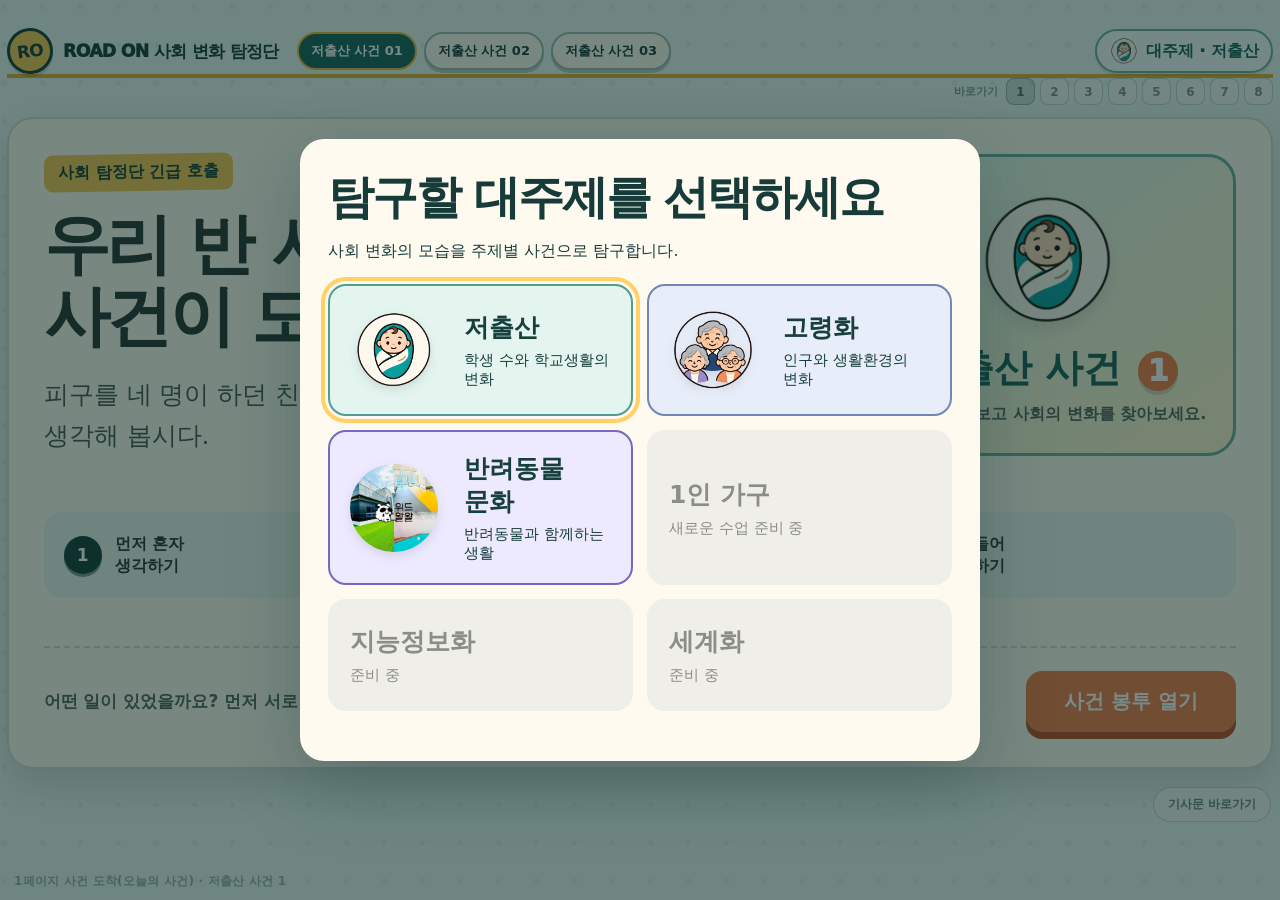
==== commit ffeec6a4: "Add topic-first home navigation" ====
--- a/index.html
+++ b/index.html
@@ -237,7 +237,7 @@
     @media print{.topbar,.actions,.page-label,.progress,.toast{display:none!important}.screen{display:none!important}.screen[data-page="8"]{display:block!important;padding:0}.report{box-shadow:none;margin:0}}
   </style>
 <link rel="stylesheet" href="./case-content.css?v=20260917-3">
-<link rel="stylesheet" href="./theme-switcher.css?v=7">
+<link rel="stylesheet" href="./theme-switcher.css?v=8">
 </head>
 <body>
 <div class="app" id="app">
@@ -396,7 +396,7 @@
 renderClue();
 updateSentence();
 </script>
-<script src="./theme-switcher.js?v=6"></script>
+<script src="./theme-switcher.js?v=8"></script>
 </body>
 </html>
 
--- a/theme-switcher.css
+++ b/theme-switcher.css
@@ -113,3 +113,11 @@
 .theme-choice.lowbirth,.theme-choice.aging{display:grid!important;grid-template-columns:96px minmax(0,1fr);gap:18px}
 .theme-choice>img{display:block!important;visibility:visible!important;opacity:1!important;width:88px;height:88px}
 @media(max-width:650px){.theme-choice.lowbirth,.theme-choice.aging{grid-template-columns:68px minmax(0,1fr)}.theme-choice>img{width:64px;height:64px}}
+
+/* v8: topic selection is the public home screen. */
+.theme-choice.petculture{display:grid!important;grid-template-columns:96px minmax(0,1fr);gap:18px;background:#edeaff;border-color:#7669bd}
+.theme-choice.petculture img{display:block!important;visibility:visible!important;opacity:1!important;width:88px;height:88px;border-radius:50%;object-fit:cover;filter:drop-shadow(0 4px 5px rgba(34,44,43,.12))}
+.brand-home-button{cursor:pointer;border-radius:12px}
+.brand-home-button:hover{background:rgba(255,255,255,.55)}
+.brand-home-button:focus-visible{outline:4px solid #ffd166;outline-offset:3px}
+@media(max-width:650px){.theme-choice.petculture{grid-template-columns:68px minmax(0,1fr)}.theme-choice.petculture img{width:64px;height:64px}}
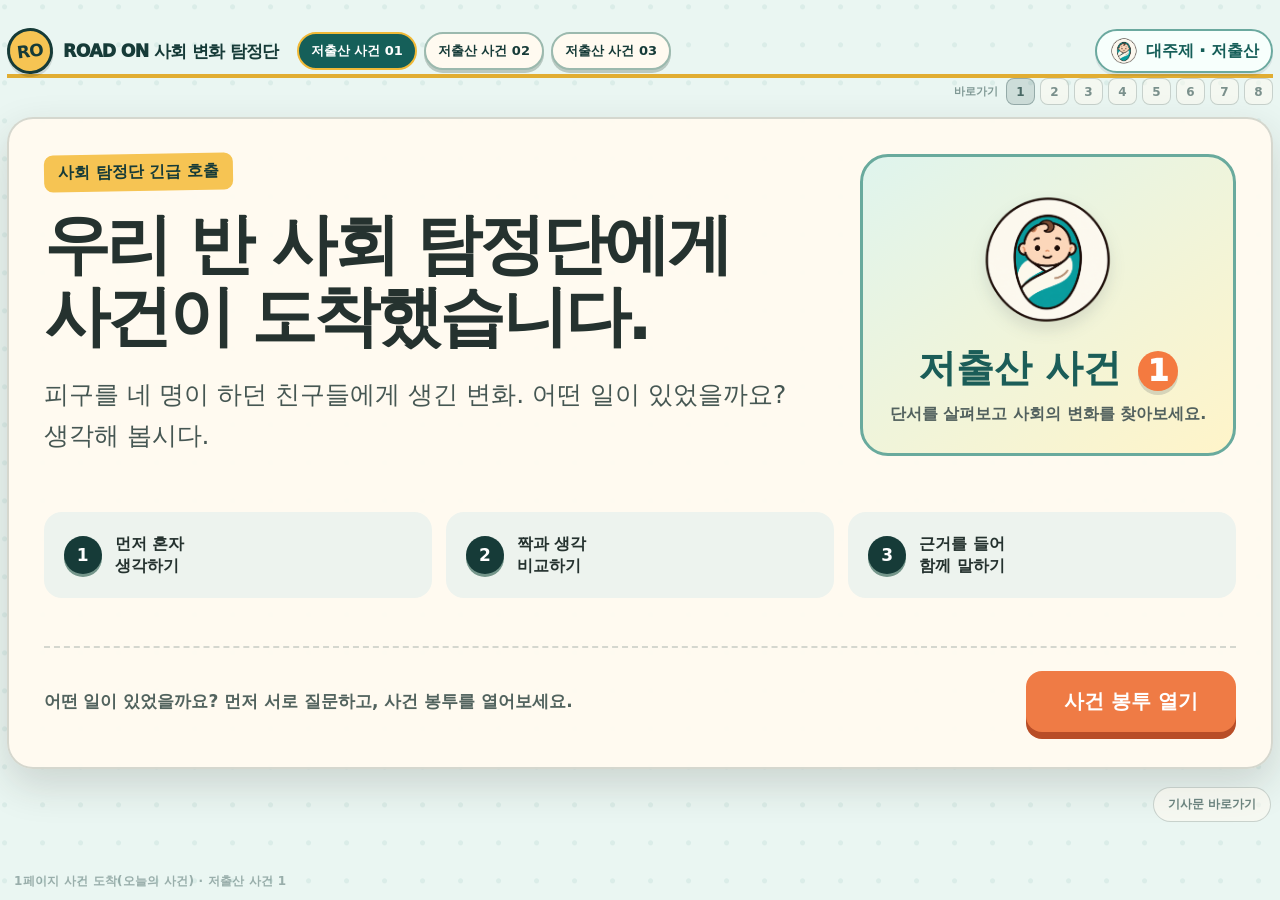
==== commit 6d4206cb: "Add one-person household culture lesson" ====
--- a/index.html
+++ b/index.html
@@ -237,7 +237,7 @@
     @media print{.topbar,.actions,.page-label,.progress,.toast{display:none!important}.screen{display:none!important}.screen[data-page="8"]{display:block!important;padding:0}.report{box-shadow:none;margin:0}}
   </style>
 <link rel="stylesheet" href="./case-content.css?v=20260917-3">
-<link rel="stylesheet" href="./theme-switcher.css?v=8">
+<link rel="stylesheet" href="./theme-switcher.css?v=7">
 </head>
 <body>
 <div class="app" id="app">
@@ -396,7 +396,7 @@
 renderClue();
 updateSentence();
 </script>
-<script src="./theme-switcher.js?v=8"></script>
+<script src="./theme-switcher.js?v=6"></script>
 </body>
 </html>
 
--- a/theme-switcher.css
+++ b/theme-switcher.css
@@ -113,11 +113,3 @@
 .theme-choice.lowbirth,.theme-choice.aging{display:grid!important;grid-template-columns:96px minmax(0,1fr);gap:18px}
 .theme-choice>img{display:block!important;visibility:visible!important;opacity:1!important;width:88px;height:88px}
 @media(max-width:650px){.theme-choice.lowbirth,.theme-choice.aging{grid-template-columns:68px minmax(0,1fr)}.theme-choice>img{width:64px;height:64px}}
-
-/* v8: topic selection is the public home screen. */
-.theme-choice.petculture{display:grid!important;grid-template-columns:96px minmax(0,1fr);gap:18px;background:#edeaff;border-color:#7669bd}
-.theme-choice.petculture img{display:block!important;visibility:visible!important;opacity:1!important;width:88px;height:88px;border-radius:50%;object-fit:cover;filter:drop-shadow(0 4px 5px rgba(34,44,43,.12))}
-.brand-home-button{cursor:pointer;border-radius:12px}
-.brand-home-button:hover{background:rgba(255,255,255,.55)}
-.brand-home-button:focus-visible{outline:4px solid #ffd166;outline-offset:3px}
-@media(max-width:650px){.theme-choice.petculture{grid-template-columns:68px minmax(0,1fr)}.theme-choice.petculture img{width:64px;height:64px}}
